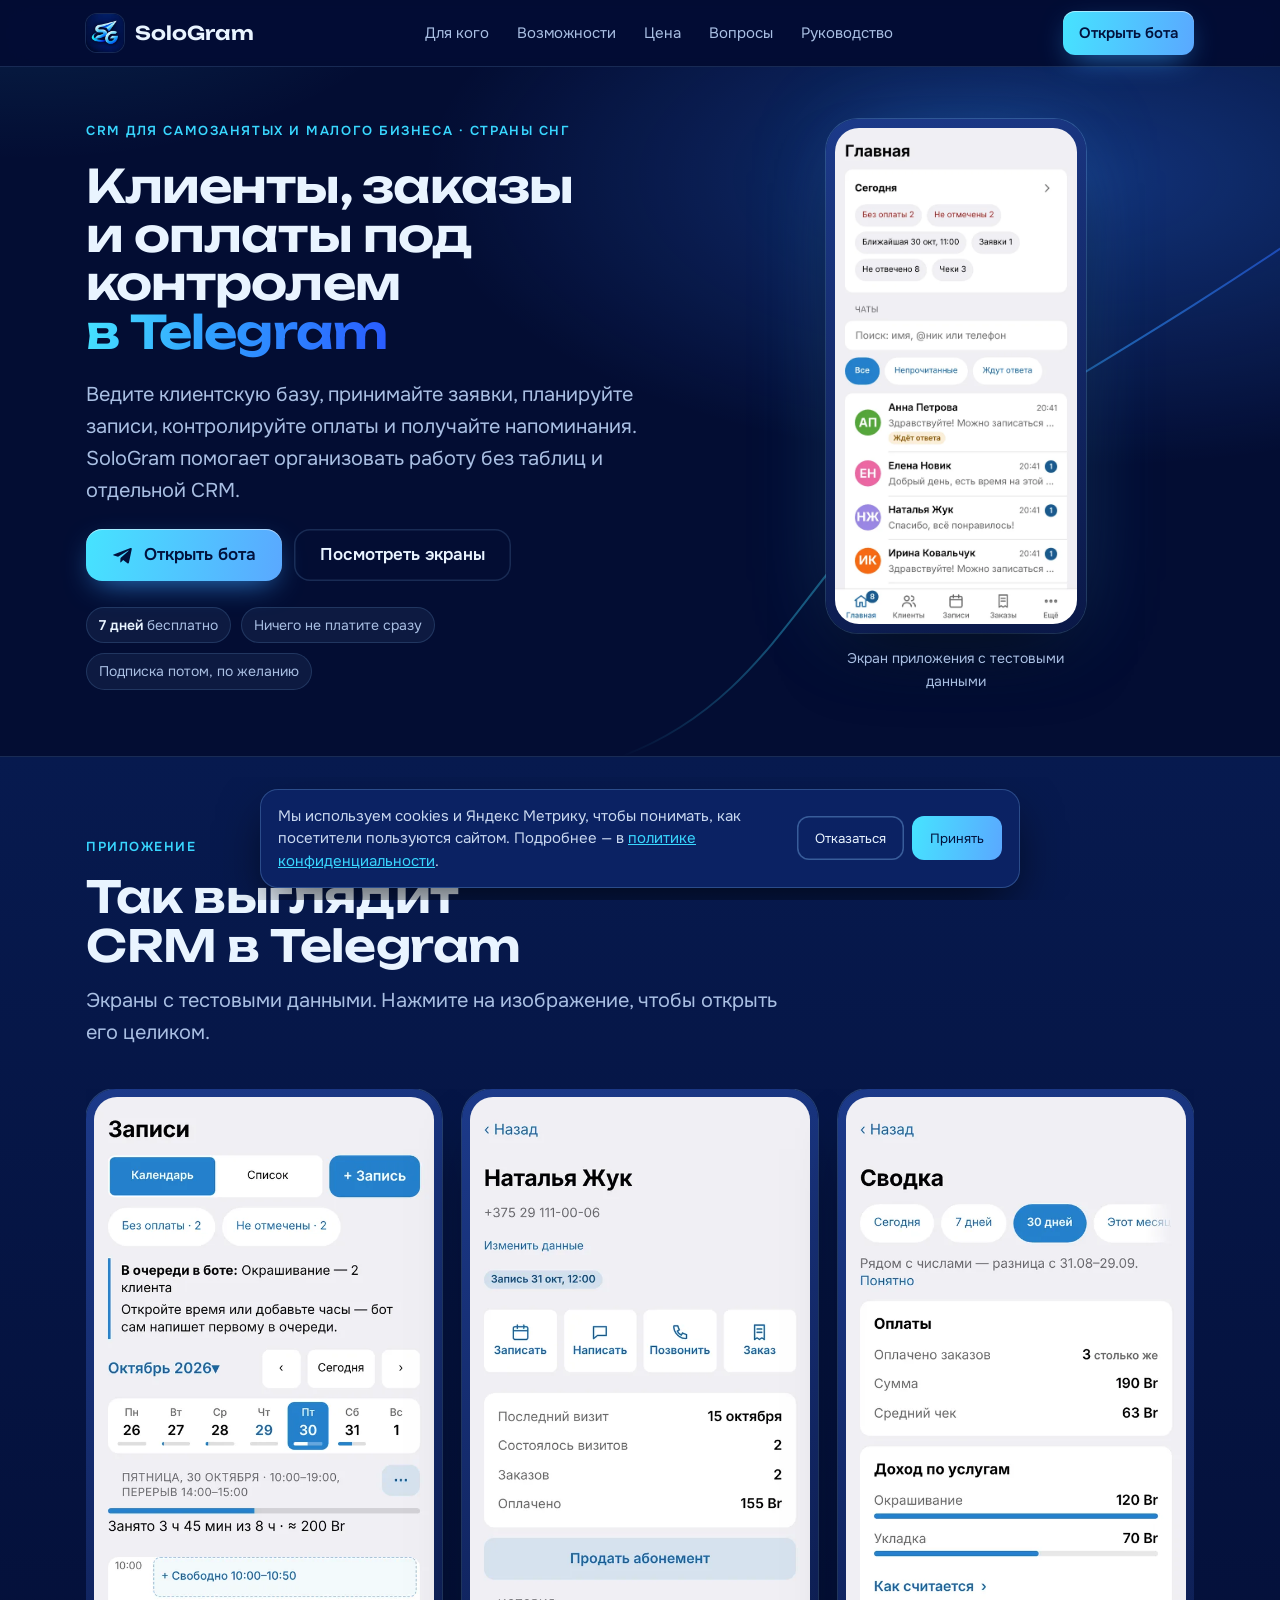
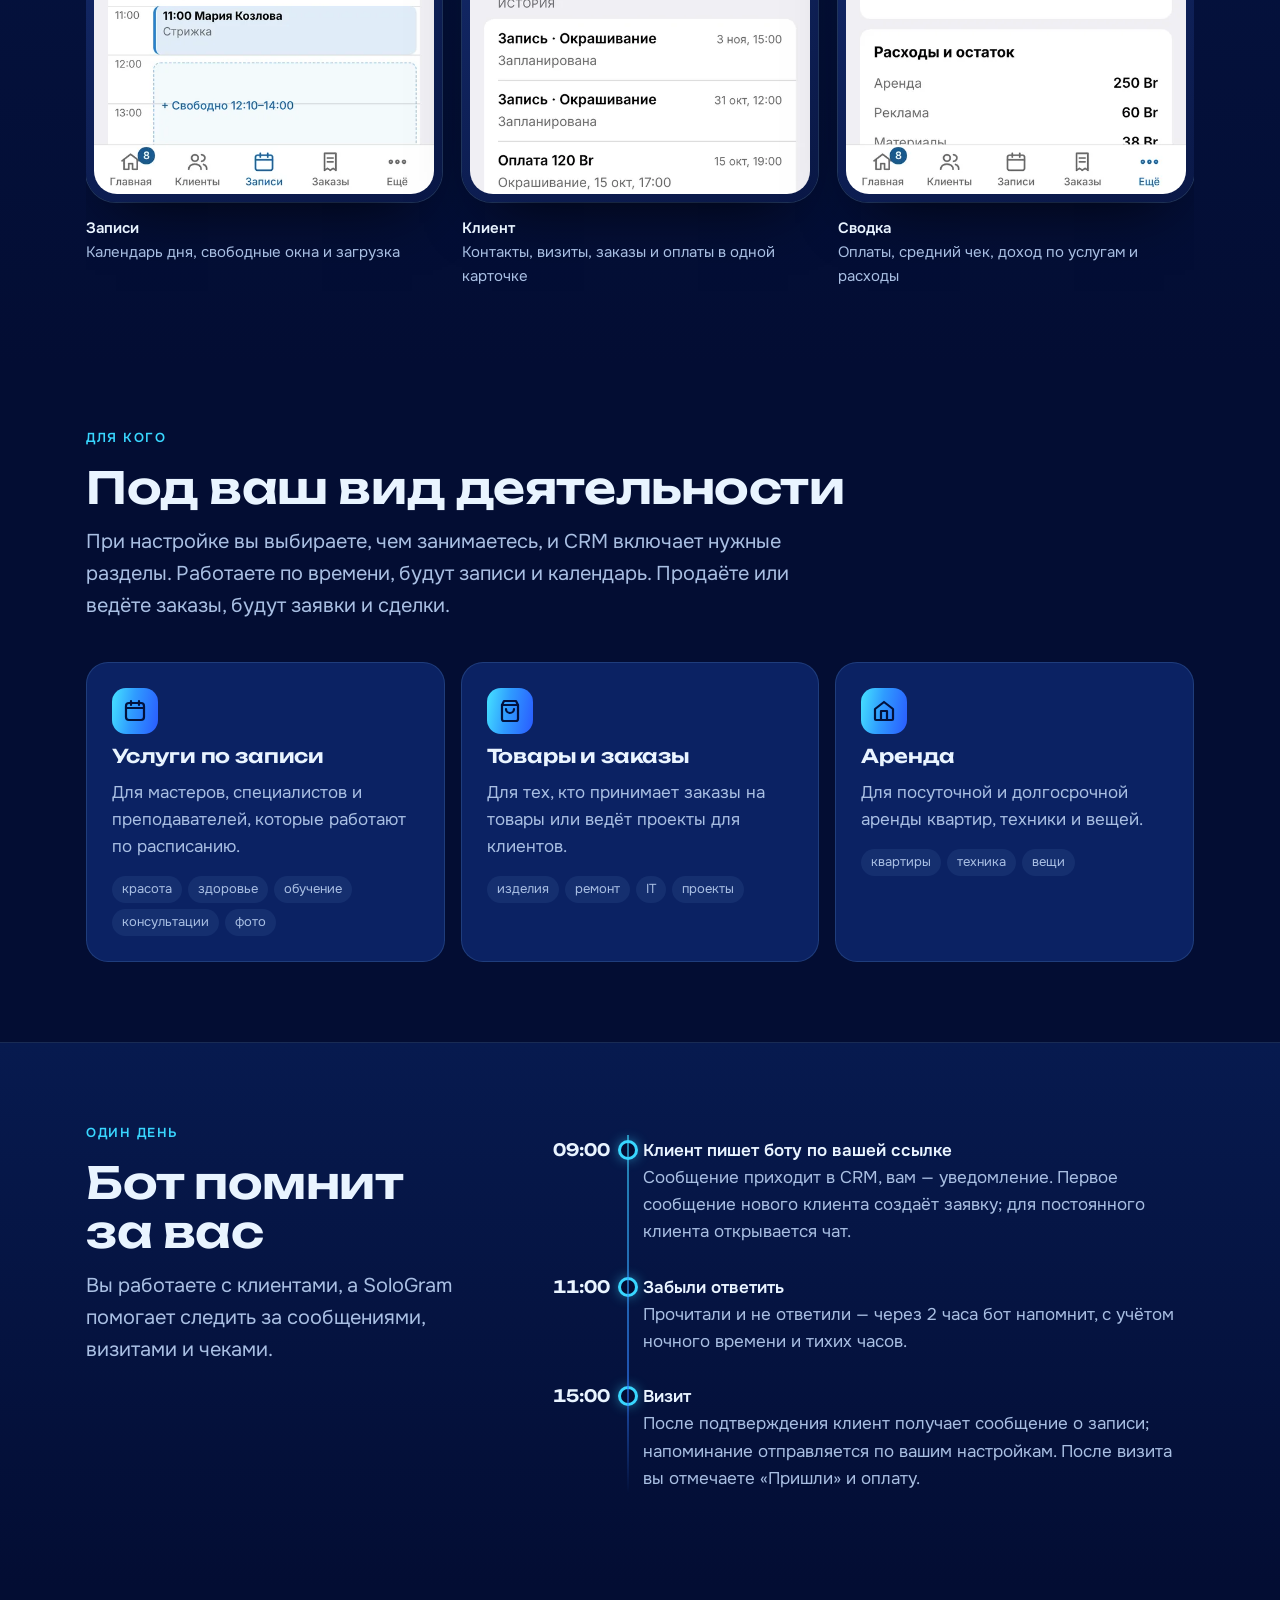
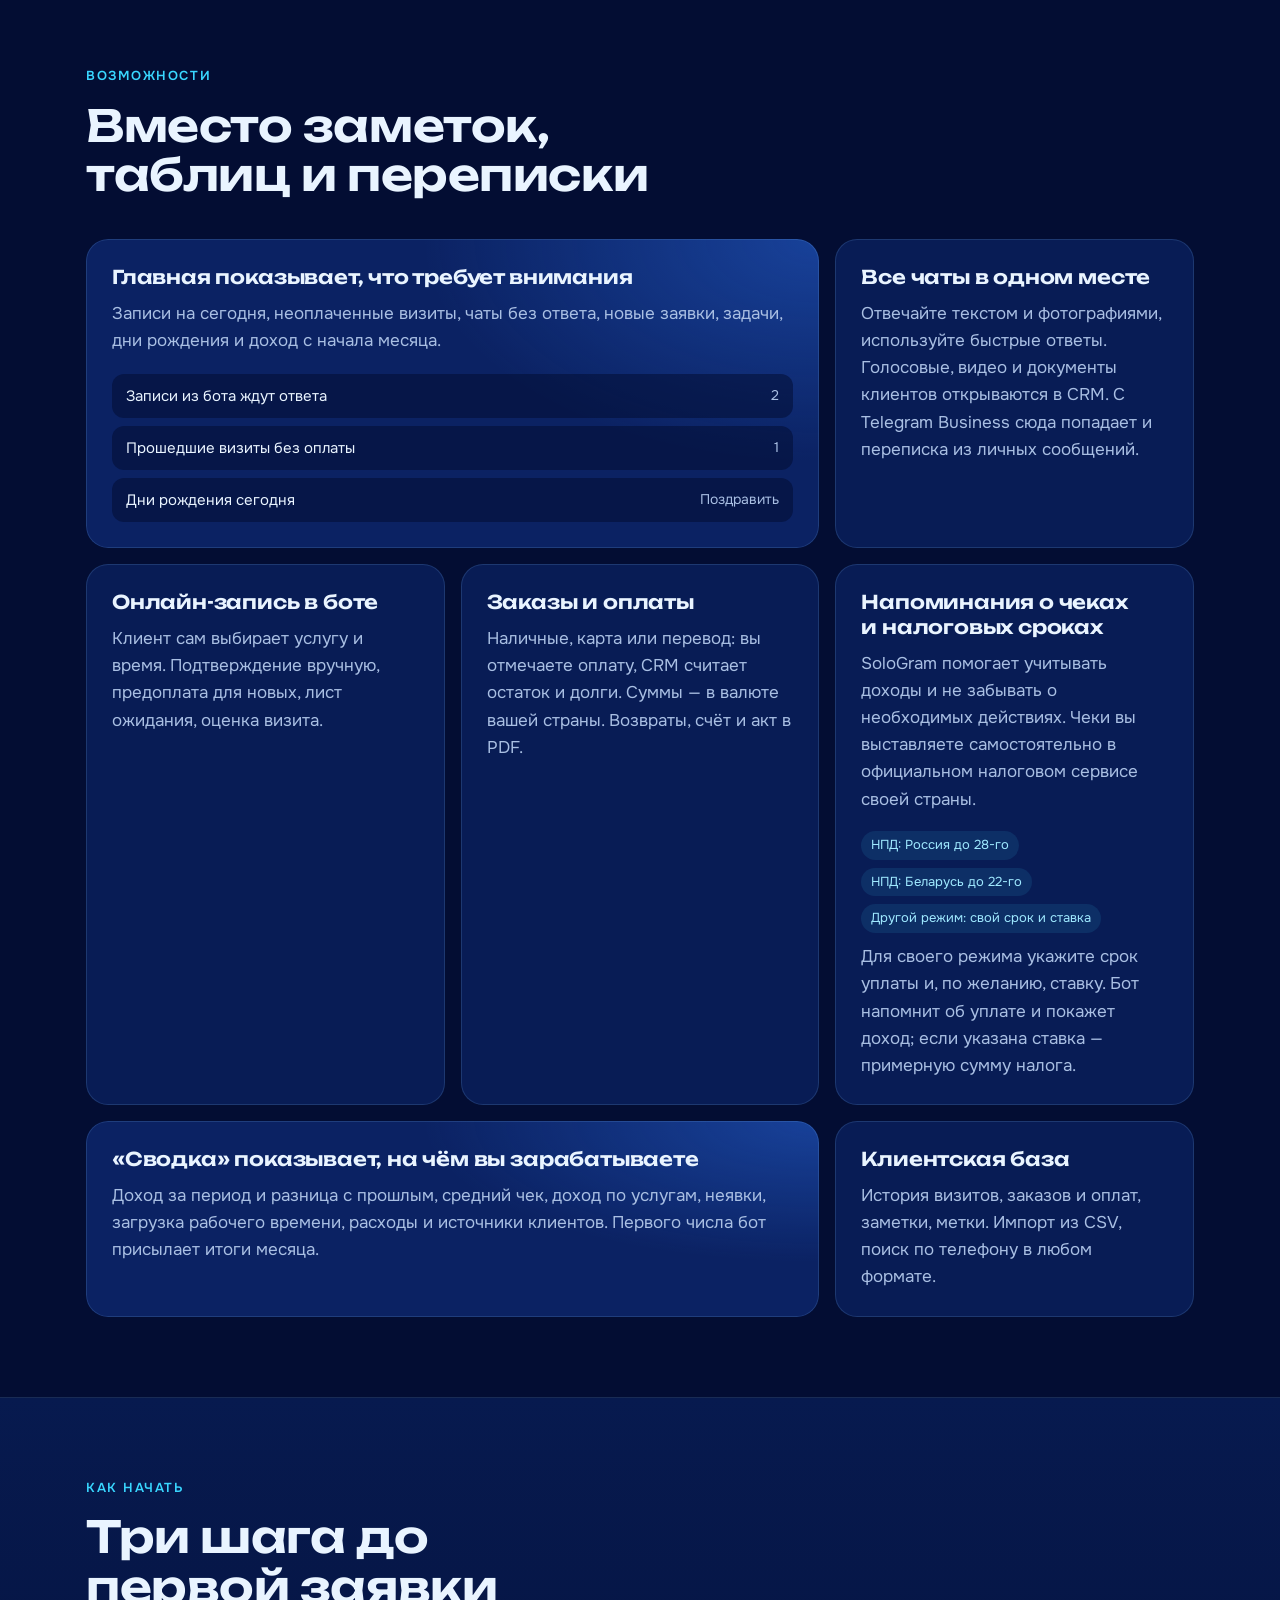
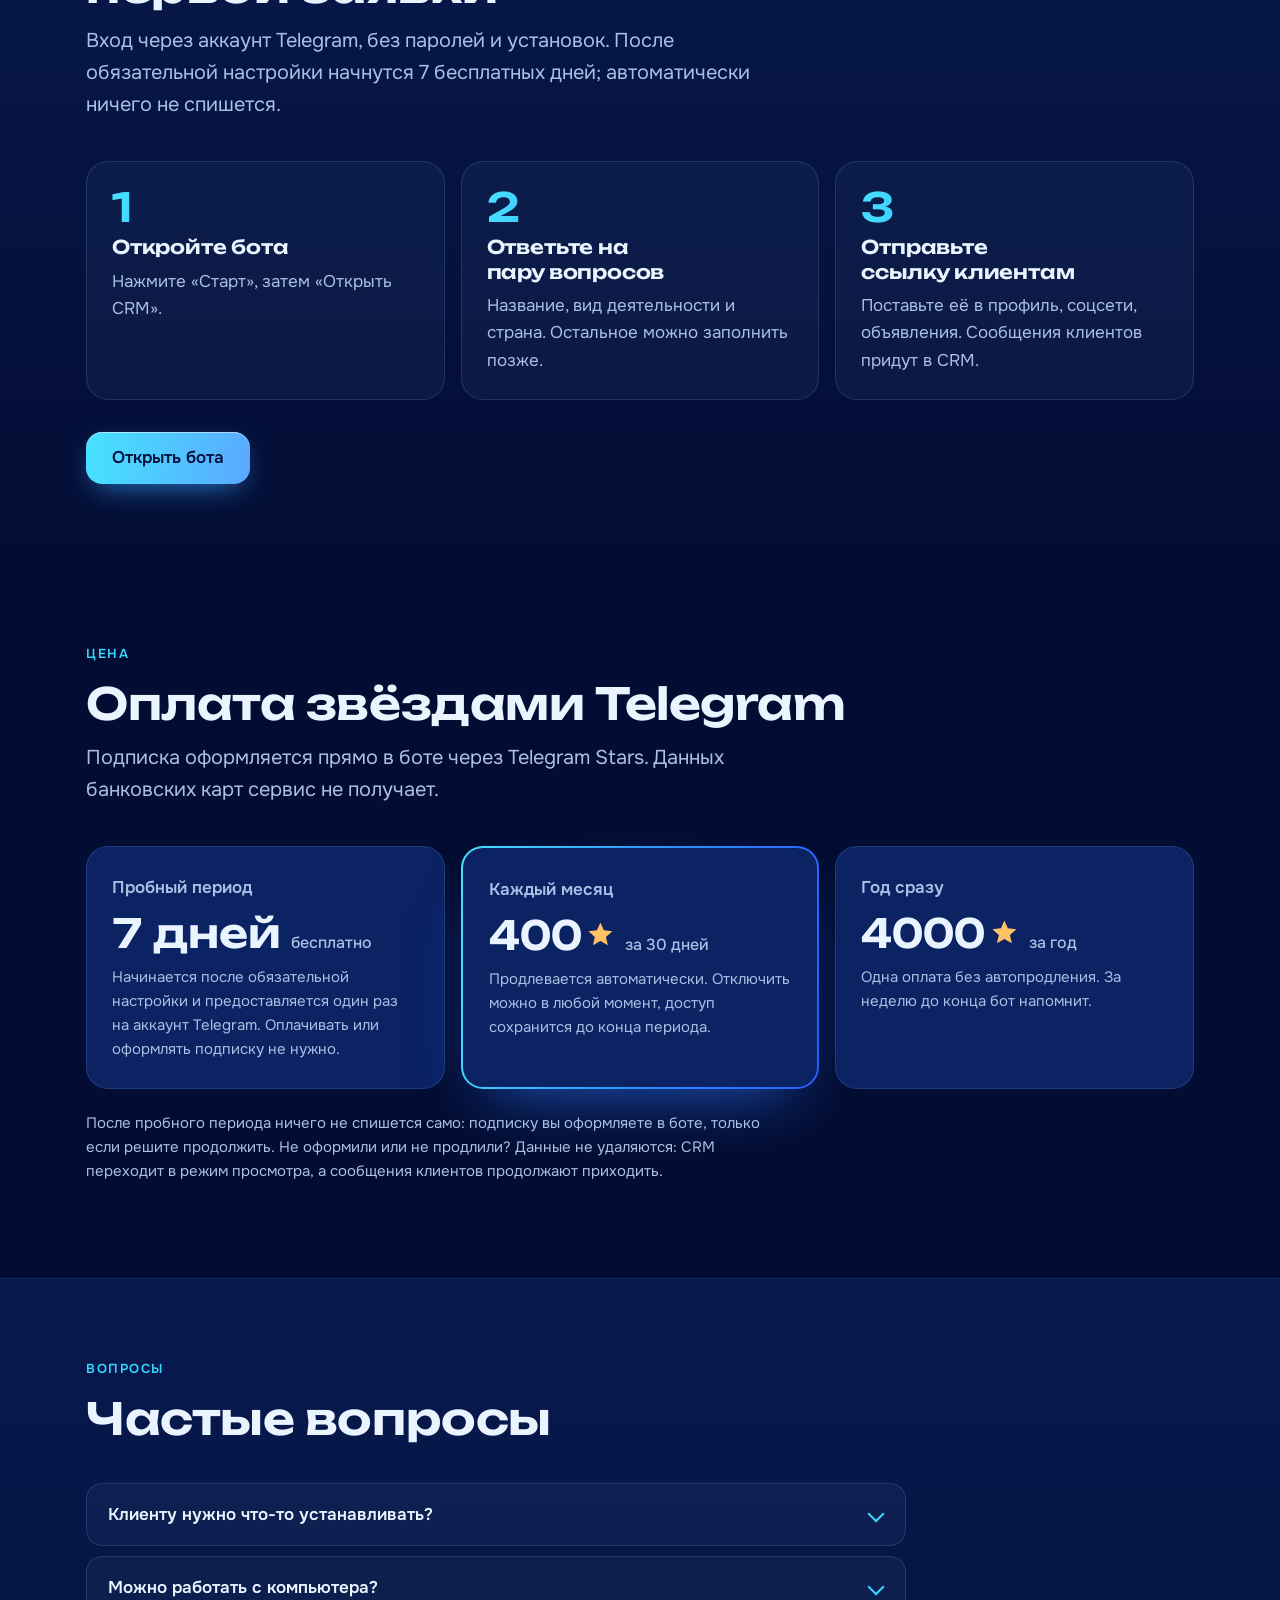
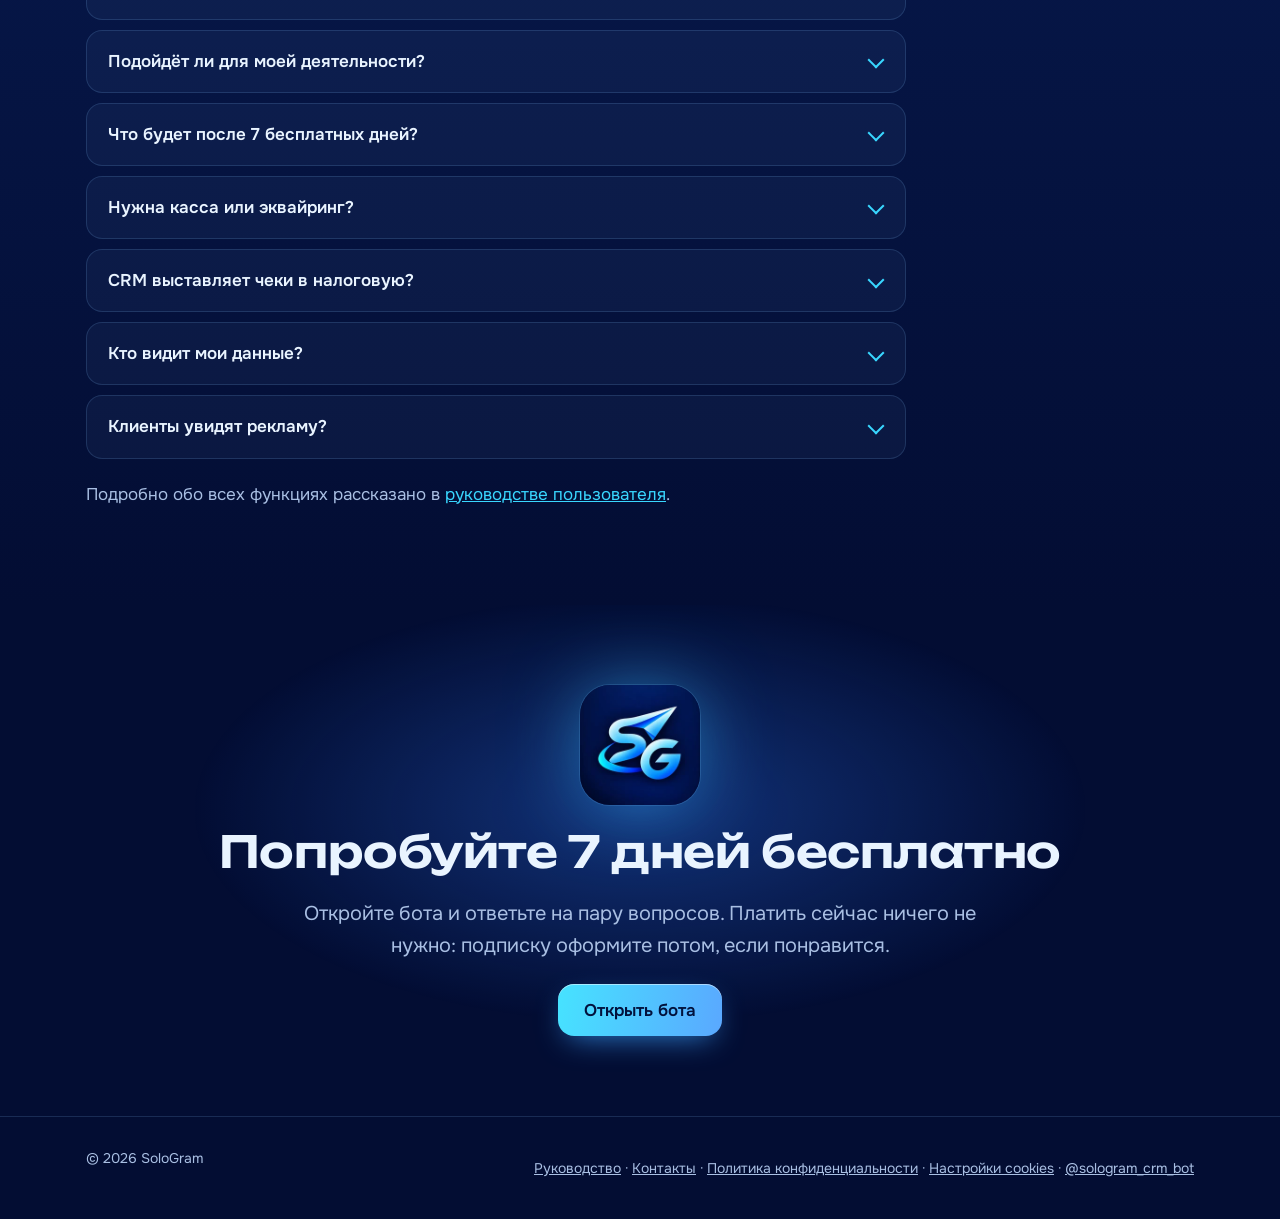
==== index.html @ 2ae2b9be "Restore original hero description" ====
<!doctype html>
<html lang="ru">
<head>
<meta charset="utf-8">
<meta name="viewport" content="width=device-width, initial-scale=1, viewport-fit=cover">
<title>SoloGram — CRM для самозанятых и малого бизнеса в Telegram</title>
<meta name="description" content="CRM для самозанятых и малого бизнеса в Telegram: клиенты, переписка, записи, заказы, оплаты и напоминания о чеках и налогах в одном боте. Страны СНГ. 7 дней бесплатно.">
<link rel="canonical" href="https://sologram.pro/">
<link rel="alternate" hreflang="ru" href="https://sologram.pro/">
<link rel="alternate" hreflang="x-default" href="https://sologram.pro/">
<meta name="theme-color" content="#030d33">
<meta name="robots" content="index, follow, max-image-preview:large">
<meta name="yandex-verification" content="82297cd3b47ca3a7">
<meta name="google-site-verification" content="RaHnj23lEdHDtpNkvFUtHIz4xRdSlJQHg9eQ0iQVXgs">
<meta property="og:type" content="website">
<meta property="og:locale" content="ru_RU">
<meta property="og:site_name" content="SoloGram">
<meta property="og:url" content="https://sologram.pro/">
<meta property="og:title" content="SoloGram — CRM для самозанятых и малого бизнеса в Telegram">
<meta property="og:description" content="Записи, переписка с клиентами, заказы, оплаты и напоминания о налогах в одном боте. Ничего не нужно устанавливать. 7 дней бесплатно.">
<meta property="og:image" content="https://sologram.pro/og.png">
<meta property="og:image:width" content="1200">
<meta property="og:image:height" content="630">
<meta property="og:image:type" content="image/png">
<meta property="og:image:alt" content="SoloGram: клиенты, заказы и оплаты под контролем в Telegram">
<meta name="twitter:card" content="summary_large_image">
<meta name="twitter:title" content="SoloGram — CRM для самозанятых и малого бизнеса в Telegram">
<meta name="twitter:description" content="Клиенты, переписка, заказы и оплаты в одном боте. 7 дней бесплатно, без оплаты и подписки.">
<meta name="twitter:image" content="https://sologram.pro/og.png">
<link rel="icon" href="/favicon.ico" sizes="any">
<link rel="icon" href="/favicon-48.png" type="image/png">
<link rel="apple-touch-icon" href="/apple-touch-icon.png">
<link rel="preconnect" href="https://fonts.googleapis.com">
<link rel="preconnect" href="https://fonts.gstatic.com" crossorigin>
<link rel="stylesheet" href="https://fonts.googleapis.com/css2?family=Onest:wght@400;500;600;700&family=Unbounded:wght@500;600;700&display=swap">
<script type="application/ld+json">
{
 "@context": "https://schema.org",
 "@graph": [
  {
   "@type": "Organization",
   "@id": "https://sologram.pro/#org",
   "name": "SoloGram",
   "url": "https://sologram.pro/",
   "logo": "https://sologram.pro/img/logo-512.png",
   "sameAs": [
    "https://t.me/sologram_crm_bot"
   ]
  },
  {
   "@type": "WebSite",
   "@id": "https://sologram.pro/#site",
   "url": "https://sologram.pro/",
   "name": "SoloGram",
   "inLanguage": "ru",
   "publisher": {
    "@id": "https://sologram.pro/#org"
   }
  },
  {
   "@type": "SoftwareApplication",
   "name": "SoloGram",
   "applicationCategory": "BusinessApplication",
   "operatingSystem": "Telegram, iOS, Android, Windows, macOS, Web",
   "url": "https://sologram.pro/",
   "image": "https://sologram.pro/img/logo-512.png",
   "inLanguage": "ru",
   "publisher": {
    "@id": "https://sologram.pro/#org"
   },
   "description": "CRM для самозанятых и малого бизнеса в Telegram: клиенты, переписка, записи, заказы, оплаты и напоминания о чеках и налогах. Страны СНГ.",
   "offers": [
    {
     "@type": "Offer",
     "name": "Пробный период 7 дней",
     "price": "0",
     "priceCurrency": "XTR"
    },
    {
     "@type": "Offer",
     "name": "Подписка на 30 дней",
     "price": "400",
     "priceCurrency": "XTR"
    },
    {
     "@type": "Offer",
     "name": "Подписка на год",
     "price": "4000",
     "priceCurrency": "XTR"
    }
   ]
  },
  {
   "@type": "FAQPage",
   "mainEntity": [
    {
     "@type": "Question",
     "name": "Клиенту нужно что-то устанавливать?",
     "acceptedAnswer": {
      "@type": "Answer",
      "text": "Нет. Клиент пишет в Telegram: боту по вашей ссылке или вам в личку, если подключён Telegram Business."
     }
    },
    {
     "@type": "Question",
     "name": "Можно работать с компьютера?",
     "acceptedAnswer": {
      "@type": "Answer",
      "text": "Да, в Telegram Desktop или веб-версии Telegram: откройте бота и нажмите «Открыть CRM»."
     }
    },
    {
     "@type": "Question",
     "name": "Подойдёт ли для моей деятельности?",
     "acceptedAnswer": {
      "@type": "Answer",
      "text": "При настройке вы выбираете вид деятельности, и CRM включает нужные разделы. Например: • Мастера (маникюр, парикмахер, массаж, косметолог): календарь, онлайн-запись в боте, напоминания клиентам о визите, абонементы. • Консультанты, репетиторы, психологи, тренеры : серии занятий раз в неделю, групповые занятия, предоплата, переписка с клиентами в одном месте. • ИП и небольшие компании (ремонт, IT, проекты): заявки, сделки по этапам, заказы со сроками, счёт и акт в PDF для организаций. • Торговля на заказ (изделия, выпечка, одежда): заказы с позициями, предоплата и остаток, доставка и трек-номер, долги. • Аренда (квартиры, техника, вещи): календарь каждого объекта, цена за сутки, неделю или месяц, залог. Если ничего не подошло, выберите «Другое» и включите нужные разделы сами."
     }
    },
    {
     "@type": "Question",
     "name": "Что будет после 7 бесплатных дней?",
     "acceptedAnswer": {
      "@type": "Answer",
      "text": "Ничего не спишется: подписки нет, пока вы сами её не оформите. После пробного периода есть ещё 2 дня, когда всё работает как прежде. Если подписку не оформить, CRM переходит в режим просмотра. Сохраняется и работает: все данные (клиенты, история, записи, заказы, оплаты), чтение чатов, «Сводка», отметка чеков, счета и акты PDF, поддержка. Новые сообщения клиентов продолжают поступать в CRM. Становится недоступно: ответы клиентам, новые записи, заказы и заявки, отметка оплат, изменение данных и настроек. Онлайн-запись в боте закрывается, напоминания клиентам и автоответ не отправляются. Оформили подписку — всё снова работает сразу, с теми же данными."
     }
    },
    {
     "@type": "Question",
     "name": "Нужна касса или эквайринг?",
     "acceptedAnswer": {
      "@type": "Answer",
      "text": "Нет. Деньги вы принимаете как обычно и отмечаете оплату в CRM."
     }
    },
    {
     "@type": "Question",
     "name": "CRM выставляет чеки в налоговую?",
     "acceptedAnswer": {
      "@type": "Answer",
      "text": "Нет. Она напоминает выставить чек и хранит отметки. Сам чек вы выставляете в «Мой налог» (Россия), в сервисе МНС (Беларусь) или в налоговом сервисе своей страны."
     }
    },
    {
     "@type": "Question",
     "name": "Кто видит мои данные?",
     "acceptedAnswer": {
      "@type": "Answer",
      "text": "Вход — через ваш аккаунт Telegram; сотрудников и общего доступа в CRM нет. Данные банковских карт и пароли от государственных сервисов не хранятся. Об обработке данных — в политике конфиденциальности."
     }
    },
    {
     "@type": "Question",
     "name": "Клиенты увидят рекламу?",
     "acceptedAnswer": {
      "@type": "Answer",
      "text": "Нет. Бот не делает рассылок и не пишет клиентам от себя: только ваши ответы и сообщения, которые вы включили, например напоминания о записи. Клиент видит чат с вами, свои записи и заказы. О SoloGram ему говорит только описание бота и справка /help, которую он открывает сам: там одна строка для тех, кто захочет такую же CRM."
     }
    }
   ]
  }
 ]
}
</script>
<style>
  /* Layout: a night-sky page lit by the logo's cyan-to-blue flight path; the hero pairs the
     offer with a live-looking phone, then the day of a self-employed person, a bento of features,
     steps, prices and questions. One theme on purpose: the brand lives on deep navy. */
  :root {
    color-scheme: dark;
    --ink: #030d33;        /* page ground, the logo's navy */
    --ink-2: #071a4f;      /* raised bands */
    --panel: #0b2263;      /* cards */
    --panel-line: rgba(140, 200, 255, .16);
    --sky: #e9f4ff;        /* headings and main text */
    --mist: #a9bfe3;       /* secondary text */
    --cyan: #39d7ff;       /* the plane's bright edge */
    --blue: #2f7bff;       /* the ribbon's deep end */
    --glow: linear-gradient(100deg, #46e3ff 0%, #2f9bff 45%, #2a5bff 100%);
    --glow-btn: linear-gradient(100deg, #46e3ff 0%, #5aa8ff 100%);  /* light enough for dark text everywhere */
    --ok: #4fe0a4;
    --warn: #ffc066;
    --display: "Unbounded", "Segoe UI", system-ui, sans-serif;
    --body: "Onest", -apple-system, BlinkMacSystemFont, "Segoe UI", Roboto, Arial, sans-serif;
    --r: 22px;
  }
  * { box-sizing: border-box; }
  html { -webkit-text-size-adjust: 100%; scroll-behavior: smooth; background: var(--ink); }
  @media (prefers-reduced-motion: reduce) { html { scroll-behavior: auto; } *, *::before, *::after { animation: none !important; transition: none !important; } }
  body { margin: 0; font-family: var(--body); color: var(--sky); background: var(--ink); font-size: 17px; line-height: 1.6; overflow-x: hidden; }
  body::before { content: ""; position: fixed; inset: 0 0 auto; height: env(safe-area-inset-top, 0px); z-index: 30; background: var(--ink); }
  img { max-width: 100%; display: block; }
  a { color: var(--cyan); }
  :focus-visible { outline: 2px solid var(--cyan); outline-offset: 3px; border-radius: 8px; }
  .wrap { max-width: 1140px; margin: 0 auto; padding-left: max(16px, env(safe-area-inset-left, 0px)); padding-right: max(16px, env(safe-area-inset-right, 0px)); }
  h1, h2, h3 { font-family: var(--display); font-weight: 600; line-height: 1.12; margin: 0; text-wrap: balance; letter-spacing: -.01em; }
  h2 { font-size: clamp(28px, 4.4vw, 44px); }
  h3 { font-size: 19px; line-height: 1.3; }
  .grad { background: var(--glow); -webkit-background-clip: text; background-clip: text; color: transparent; }
  .eyebrow { font-size: 13px; font-weight: 600; letter-spacing: .12em; text-transform: uppercase; color: var(--cyan); }
  .lead { color: var(--mist); font-size: clamp(17px, 2vw, 20px); max-width: 36em; margin: 0; }
  .head { display: grid; gap: 14px; margin-bottom: 40px; max-width: 760px; }

  /* Buttons */
  .btn { display: inline-flex; align-items: center; justify-content: center; gap: 10px; min-height: 52px; padding: 0 26px;
    border-radius: 16px; font: 600 17px/1 var(--body); text-decoration: none; color: #02123d; background: var(--glow-btn);
    box-shadow: 0 10px 30px -10px rgba(57, 160, 255, .8), inset 0 1px 0 rgba(255, 255, 255, .5); transition: transform .15s, box-shadow .15s; }
  .btn:hover { transform: translateY(-1px); box-shadow: 0 16px 36px -10px rgba(57, 190, 255, .9), inset 0 1px 0 rgba(255, 255, 255, .5); }
  .btn svg { width: 22px; height: 22px; flex: none; }
  .btn.line { background: transparent; color: var(--sky); box-shadow: inset 0 0 0 1.5px var(--panel-line); }
  .btn.line:hover { box-shadow: inset 0 0 0 1.5px var(--cyan); }
  .btn.sm { min-height: 44px; padding: 0 16px; font-size: 15px; border-radius: 12px; }

  /* Header */
  header.top { position: sticky; top: env(safe-area-inset-top, 0px); z-index: 20; background: rgba(3, 13, 51, .78);
    backdrop-filter: blur(14px) saturate(1.3); -webkit-backdrop-filter: blur(14px) saturate(1.3); border-bottom: 1px solid var(--panel-line); }
  header.top .wrap { display: flex; align-items: center; justify-content: space-between; gap: 16px; height: 66px; }
  .brand { display: flex; align-items: center; gap: 11px; color: var(--sky); text-decoration: none; font: 600 19px/1 var(--display); }
  .brand img { width: 38px; height: 38px; border-radius: 11px; box-shadow: 0 0 0 1px var(--panel-line); }
  nav.links { display: none; gap: 28px; font-size: 15px; }
  nav.links a { color: var(--mist); text-decoration: none; }
  nav.links a:hover { color: var(--sky); }
  @media (min-width: 900px) { nav.links { display: flex; } }

  /* Hero */
  .hero { position: relative; isolation: isolate; overflow: hidden; padding-block: 56px 72px; }
  .hero::before { content: ""; position: absolute; inset: -20% -10% auto; height: 120%; z-index: -2;
    background: radial-gradient(60% 50% at 78% 30%, rgba(47, 123, 255, .35), transparent 70%), radial-gradient(40% 40% at 10% 0%, rgba(57, 215, 255, .14), transparent 70%); }
  .flight { position: absolute; inset: 0; z-index: -1; width: 100%; height: 100%; pointer-events: none; }
  .flight path { fill: none; stroke: url(#ribbon); stroke-width: 2.2; stroke-linecap: round; stroke-dasharray: 2600; stroke-dashoffset: 0; animation: fly 2.4s ease-out both; opacity: .55; }
  @keyframes fly { from { stroke-dashoffset: 2600; } to { stroke-dashoffset: 0; } }
  .hero .wrap { display: grid; gap: 48px; align-items: center; }
  @media (min-width: 960px) { .hero { padding-block: 52px 64px; } .hero .wrap { grid-template-columns: minmax(0, 1.1fr) minmax(0, .9fr); } }
  .hero-copy { display: grid; gap: 22px; min-width: 0; }
  h1 .kicker { display: block; margin-bottom: 22px; font-family: var(--body); line-height: 1.4; }
  h1 { font-size: clamp(28px, 4vw, 46px); line-height: 1.06; letter-spacing: -.02em; }
  .cta-row { display: flex; flex-wrap: wrap; gap: 12px; }
  .facts { display: flex; flex-wrap: wrap; gap: 10px; margin: 4px 0 0; padding: 0; list-style: none; }
  .facts li { font-size: 14px; color: var(--mist); padding: 7px 13px; border-radius: 999px; background: rgba(140, 200, 255, .07); box-shadow: inset 0 0 0 1px var(--panel-line); }
  .facts b { color: var(--sky); font-weight: 600; }

  /* A real app screen makes the product visible before visitors scroll. */
  .stage { justify-self: center; width: min(260px, 100%); margin: 0; }
  .hero-screen { padding: 9px; border-radius: 32px; background: linear-gradient(160deg, #1c3a8a, #0a1847);
    box-shadow: 0 36px 72px -28px rgba(0, 0, 0, .8), 0 0 0 1px rgba(140, 200, 255, .25), 0 0 90px -20px rgba(57, 160, 255, .4); }
  .hero-screen img { width: 100%; height: auto; border-radius: 24px; }
  .stage figcaption { margin-top: 14px; color: var(--mist); font-size: 14px; text-align: center; }
  @media (max-width: 520px) { .flight { display: none; } .stage { width: min(260px, 100%); } }

  section { padding-block: clamp(56px, 7vw, 80px); scroll-margin-top: 82px; }
  .band { background: linear-gradient(180deg, var(--ink-2), var(--ink)); border-top: 1px solid var(--panel-line); }

  /* Keep the gallery and its following section visually connected. */
  #screens { padding-bottom: clamp(40px, 5vw, 64px); }
  #who { padding-top: clamp(40px, 5vw, 64px); }

  /* Who it is for */
  .who { display: grid; gap: 16px; }
  @media (min-width: 820px) { .who { grid-template-columns: repeat(3, minmax(0, 1fr)); } }
  .who article { display: grid; gap: 10px; align-content: start; padding: 26px; border-radius: var(--r); background: var(--panel); box-shadow: inset 0 0 0 1px var(--panel-line); }
  .who .tags { display: flex; flex-wrap: wrap; gap: 6px; margin-top: 6px; }
  .who .tags span { font-size: 13px; color: var(--mist); padding: 3px 10px; border-radius: 999px; background: rgba(140, 200, 255, .08); }
  .who p { margin: 0; color: var(--mist); }
  .glyph { width: 46px; height: 46px; border-radius: 14px; display: grid; place-items: center; color: #02123d; background: var(--glow); }
  .glyph svg { width: 24px; height: 24px; }

  /* A day: real times the bot acts at. */
  .day { position: relative; display: grid; gap: 0; margin: 0; padding: 0; list-style: none; }
  .day::before { content: ""; position: absolute; left: 74px; top: 12px; bottom: 12px; width: 2px; background: linear-gradient(180deg, var(--cyan), var(--blue) 70%, transparent); opacity: .6; }
  .day li { display: grid; grid-template-columns: 60px 30px minmax(0, 1fr); align-items: start; gap: 0; padding-block: 14px; }
  .day time { font: 600 17px/1.5 var(--display); color: var(--sky); font-variant-numeric: tabular-nums; }
  .day .pin { width: 14px; height: 14px; margin: 6px 0 0 8px; border-radius: 50%; background: var(--ink); box-shadow: 0 0 0 3px var(--cyan), 0 0 14px var(--cyan); }
  .day b { display: block; font-weight: 600; }
  .day span { color: var(--mist); }
  .day-grid { display: grid; gap: 40px; align-items: start; }
  @media (min-width: 960px) { .day-grid { grid-template-columns: minmax(0, .8fr) minmax(0, 1.2fr); } .day-grid .head { position: sticky; top: 110px; } }

  /* Features bento */
  .bento { display: grid; gap: 16px; }
  @media (min-width: 720px) { .bento { grid-template-columns: repeat(2, minmax(0, 1fr)); } }
  @media (min-width: 1040px) { .bento { grid-template-columns: repeat(3, minmax(0, 1fr)); } .bento .wide { grid-column: span 2; } }
  .bento article { display: grid; gap: 10px; align-content: start; padding: 26px; border-radius: var(--r); background: var(--panel); box-shadow: inset 0 0 0 1px var(--panel-line); min-width: 0; }
  .bento article p { margin: 0; color: var(--mist); }
  .bento article:not(.wide) { background: rgba(11, 34, 99, .72); }
  .bento .wide { background: radial-gradient(90% 120% at 100% 0%, rgba(47, 123, 255, .35), transparent 60%), var(--panel); }
  .mini { display: grid; gap: 8px; margin-top: 10px; }
  .mini div { display: flex; justify-content: space-between; gap: 12px; padding: 10px 14px; border-radius: 12px; background: rgba(3, 13, 51, .55); font-size: 15px; }
  .mini em { font-style: normal; color: var(--mist); font-size: 14px; white-space: nowrap; }
  .chk { display: flex; flex-wrap: wrap; gap: 8px; margin-top: 8px; }
  .chk span { font-size: 13px; padding: 4px 10px; border-radius: 999px; background: rgba(57, 215, 255, .1); color: #9fe9ff; }

  /* Steps */
  .steps { display: grid; gap: 16px; margin: 0; padding: 0; list-style: none; counter-reset: s; }
  @media (min-width: 900px) { .steps { grid-template-columns: repeat(3, minmax(0, 1fr)); } }
  .steps li { counter-increment: s; display: grid; gap: 8px; align-content: start; padding: 26px; border-radius: var(--r); background: rgba(140, 200, 255, .05); box-shadow: inset 0 0 0 1px var(--panel-line); }
  .steps li::before { content: counter(s); font: 600 40px/1 var(--display); background: var(--glow); -webkit-background-clip: text; background-clip: text; color: transparent; }
  .steps span { color: var(--mist); }
  .after-steps { margin-top: 32px; }

  /* Prices */
  .prices { display: grid; gap: 16px; align-items: stretch; }
  @media (min-width: 860px) { .prices { grid-template-columns: repeat(3, minmax(0, 1fr)); } }
  .price { display: grid; gap: 10px; align-content: start; padding: 28px 26px; border-radius: var(--r); background: var(--panel); box-shadow: inset 0 0 0 1px var(--panel-line); }
  .price.main { background: linear-gradient(var(--panel), var(--panel)) padding-box, var(--glow) border-box; border: 2px solid transparent; box-shadow: 0 30px 60px -30px rgba(47, 123, 255, .7); }
  .price .t { color: var(--mist); font-weight: 600; }
  .price .v { font: 600 40px/1.1 var(--display); font-variant-numeric: tabular-nums; }
  .price .v small { font: 500 16px/1 var(--body); color: var(--mist); }
  .price p { margin: 0; color: var(--mist); font-size: 15px; }
  .star { display: inline-block; width: .72em; height: .72em; margin-left: .12em; vertical-align: .02em; }
  .note { margin-top: 22px; color: var(--mist); font-size: 15px; max-width: 46em; }

  /* FAQ */
  .faq { display: grid; gap: 10px; max-width: 820px; }
  details { border-radius: 16px; background: rgba(140, 200, 255, .05); box-shadow: inset 0 0 0 1px var(--panel-line); padding: 0 22px; }
  details[open] { background: var(--panel); }
  summary { cursor: pointer; list-style: none; position: relative; padding: 18px 34px 18px 0; font-weight: 600; font-size: 17px; }
  summary::-webkit-details-marker { display: none; }
  summary::after { content: ""; position: absolute; right: 2px; top: 50%; width: 10px; height: 10px; margin-top: -7px; border-right: 2px solid var(--cyan); border-bottom: 2px solid var(--cyan); transform: rotate(45deg); transition: transform .2s; }
  details[open] summary::after { transform: rotate(-135deg); margin-top: -2px; }
  details p { margin: 0 0 18px; color: var(--mist); }
  .faq-more { margin-top: 22px; color: var(--mist); }

  /* Final call */
  /* Real app screens: a row of phones, swiped on narrow screens. */
  .shots { display: grid; grid-auto-flow: column; grid-auto-columns: minmax(260px, 1fr); gap: 20px; overflow-x: auto;
    scroll-snap-type: x mandatory; padding-bottom: 12px; margin: 0; }
  .shots:focus-visible { outline-offset: 4px; }
  .shots figure { margin: 0; scroll-snap-align: start; display: grid; gap: 14px; align-content: start; }
  .shot { border-radius: 30px; padding: 8px; background: linear-gradient(160deg, #1c3a8a, #0a1847);
    box-shadow: 0 30px 60px -30px rgba(0, 0, 0, .8), 0 0 0 1px rgba(140, 200, 255, .25); }
  .shot img { width: 100%; height: auto; border-radius: 23px; }
  .shots figcaption { color: var(--mist); font-size: 15px; }
  .shots figcaption b { display: block; color: var(--sky); font-weight: 600; }
  @media (max-width: 700px) { .shots { grid-auto-columns: 72%; } }
  .ans { padding-bottom: 6px; }
  .ans p, .ans ul { margin: 0 0 12px; color: var(--mist); }
  .ans ul { padding-left: 20px; display: grid; gap: 6px; }
  .ans b { color: var(--sky); font-weight: 600; }
  .final { text-align: center; position: relative; isolation: isolate; overflow: hidden; }
  .final::before { content: ""; position: absolute; inset: 0; z-index: -1; background: radial-gradient(50% 60% at 50% 40%, rgba(47, 123, 255, .35), transparent 70%); }
  .final .wrap { display: grid; justify-items: center; gap: 22px; }
  .final img { width: 120px; height: 120px; border-radius: 30px; box-shadow: 0 0 80px -10px rgba(57, 190, 255, .7), 0 0 0 1px var(--panel-line); }
  .final .lead { margin-inline: auto; }

  footer { border-top: 1px solid var(--panel-line); padding-block: 30px calc(30px + env(safe-area-inset-bottom, 0px)); font-size: 14px; color: var(--mist); }
  footer .wrap { display: flex; flex-wrap: wrap; justify-content: space-between; gap: 12px 24px; }
  footer a { color: var(--mist); display: inline-block; padding-block: 10px; }

  /* Mobile: the bot button stays at hand once the hero scrolls away. */
  .sticky-cta { position: fixed; left: 0; right: 0; bottom: 0; z-index: 25; display: none;
    padding: 12px max(12px, env(safe-area-inset-right, 0px)) calc(12px + env(safe-area-inset-bottom, 0px)) max(12px, env(safe-area-inset-left, 0px));
    background: linear-gradient(180deg, transparent, rgba(3, 13, 51, .95) 40%); }
  .sticky-cta .btn { width: 100%; }
  @media (max-width: 899px) { html { scroll-padding-bottom: 100px; } .sticky-cta.show { display: block; } footer { padding-bottom: calc(96px + env(safe-area-inset-bottom, 0px)); } }
</style>
</head>
<body>

<header class="top">
  <div class="wrap">
    <a class="brand" href="/" aria-label="SoloGram, на главную"><img src="/img/logo-128.webp" width="38" height="38" alt="">SoloGram</a>
    <nav class="links" aria-label="Разделы">
      <a href="#who">Для кого</a>
      <a href="#features">Возможности</a>
      <a href="#price">Цена</a>
      <a href="#faq">Вопросы</a>
      <a href="/guide.html">Руководство</a>
    </nav>
    <a class="btn sm" href="https://t.me/sologram_crm_bot?start=site" data-goal="open_bot" rel="noopener">Открыть бота</a>
  </div>
</header>

<main>
<section class="hero">
  <svg class="flight" viewBox="0 0 1440 760" preserveAspectRatio="xMidYMid slice" aria-hidden="true">
    <defs><linearGradient id="ribbon" x1="0" x2="1"><stop offset="0" stop-color="#39d7ff" stop-opacity="0"/><stop offset=".35" stop-color="#39d7ff"/><stop offset="1" stop-color="#2a5bff"/></linearGradient></defs>
    <path d="M700 760 C 860 700, 900 560, 1010 470 S 1240 330, 1500 150"/>
  </svg>
  <div class="wrap">
    <div class="hero-copy">
      <h1><span class="eyebrow kicker">CRM для самозанятых и малого бизнеса · страны СНГ</span> Клиенты, заказы и оплаты под контролем <span class="grad">в&nbsp;Telegram</span></h1>
      <p class="lead">Ведите клиентскую базу, принимайте заявки, планируйте записи, контролируйте оплаты и получайте напоминания. SoloGram помогает организовать работу без таблиц и отдельной CRM.</p>
      <div class="cta-row">
        <a class="btn" id="hero-cta" href="https://t.me/sologram_crm_bot?start=site" data-goal="open_bot" rel="noopener">
          <svg viewBox="0 0 24 24" fill="currentColor" aria-hidden="true"><path d="M2.5 11.3l17.7-6.9c.8-.3 1.6.2 1.3 1.5l-3 14.2c-.2 1-.8 1.3-1.7.8l-4.6-3.4-2.2 2.1c-.3.3-.5.5-1 .5l.3-4.8 8.6-7.8c.4-.3-.1-.5-.6-.2L6.6 14 2 12.6c-1-.3-1-1 .5-1.3z"/></svg>
          Открыть бота
        </a>
        <a class="btn line" href="#screens">Посмотреть экраны</a>
      </div>
      <ul class="facts">
        <li><b>7 дней</b> бесплатно</li>
        <li>Ничего не платите сразу</li>
        <li>Подписка потом, по желанию</li>
      </ul>
    </div>

    <figure class="stage">
      <div class="hero-screen"><img src="/img/app/home.webp" width="585" height="1200" fetchpriority="high" alt="Главная CRM: задачи на сегодня и чаты с клиентами"></div>
      <figcaption>Экран приложения с тестовыми данными</figcaption>
    </figure>
  </div>
</section>

<section class="band" id="screens">
  <div class="wrap">
    <div class="head">
      <span class="eyebrow">Приложение</span>
      <h2>Так выглядит CRM в Telegram</h2>
      <p class="lead">Экраны с тестовыми данными. Нажмите на изображение, чтобы открыть его целиком.</p>
    </div>
    <div class="shots" tabindex="0" role="region" aria-label="Экраны приложения; прокрутите для просмотра">
      <figure><a class="shot" href="/img/app/calendar.webp" aria-label="Открыть полный экран записей"><img src="/img/app/calendar.webp" width="585" height="1200" alt="Календарь записей на день со свободными окнами" loading="lazy"></a><figcaption><b>Записи</b>Календарь дня, свободные окна и загрузка</figcaption></figure>
      <figure><a class="shot" href="/img/app/customer.webp" aria-label="Открыть полный экран карточки клиента"><img src="/img/app/customer.webp" width="585" height="1200" alt="Карточка клиента с визитами, заказами и оплатами" loading="lazy"></a><figcaption><b>Клиент</b>Контакты, визиты, заказы и оплаты в одной карточке</figcaption></figure>
      <figure><a class="shot" href="/img/app/summary.webp" aria-label="Открыть полный экран сводки"><img src="/img/app/summary.webp" width="585" height="1200" alt="Сводка: оплаты, средний чек и доход по услугам" loading="lazy"></a><figcaption><b>Сводка</b>Оплаты, средний чек, доход по услугам и расходы</figcaption></figure>
    </div>
  </div>
</section>

<section id="who">
  <div class="wrap">
    <div class="head">
      <span class="eyebrow">Для кого</span>
      <h2>Под ваш вид деятельности</h2>
      <p class="lead">При настройке вы выбираете, чем занимаетесь, и CRM включает нужные разделы. Работаете по времени, будут записи и календарь. Продаёте или ведёте заказы, будут заявки и сделки.</p>
    </div>
    <div class="who">
      <article>
        <div class="glyph"><svg viewBox="0 0 24 24" fill="none" stroke="currentColor" stroke-width="2.2" stroke-linecap="round" stroke-linejoin="round"><rect x="3" y="4" width="18" height="17" rx="3"/><path d="M3 9h18M8 2v4M16 2v4"/></svg></div>
        <h3>Услуги по записи</h3>
        <p>Для мастеров, специалистов и преподавателей, которые работают по расписанию.</p>
        <div class="tags"><span>красота</span><span>здоровье</span><span>обучение</span><span>консультации</span><span>фото</span></div>
      </article>
      <article>
        <div class="glyph"><svg viewBox="0 0 24 24" fill="none" stroke="currentColor" stroke-width="2.2" stroke-linecap="round" stroke-linejoin="round"><path d="M6 2l-2 4v14a2 2 0 002 2h12a2 2 0 002-2V6l-2-4z"/><path d="M4 6h16M16 10a4 4 0 01-8 0"/></svg></div>
        <h3>Товары и заказы</h3>
        <p>Для тех, кто принимает заказы на товары или ведёт проекты для клиентов.</p>
        <div class="tags"><span>изделия</span><span>ремонт</span><span>IT</span><span>проекты</span></div>
      </article>
      <article>
        <div class="glyph"><svg viewBox="0 0 24 24" fill="none" stroke="currentColor" stroke-width="2.2" stroke-linecap="round" stroke-linejoin="round"><path d="M3 10l9-7 9 7v10a1 1 0 01-1 1H4a1 1 0 01-1-1z"/><path d="M9 21v-9h6v9"/></svg></div>
        <h3>Аренда</h3>
        <p>Для посуточной и долгосрочной аренды квартир, техники и вещей.</p>
        <div class="tags"><span>квартиры</span><span>техника</span><span>вещи</span></div>
      </article>
    </div>
  </div>
</section>

<section class="band" id="day">
  <div class="wrap day-grid">
    <div class="head">
      <span class="eyebrow">Один день</span>
      <h2>Бот помнит за вас</h2>
      <p class="lead">Вы работаете с клиентами, а SoloGram помогает следить за сообщениями, визитами и чеками.</p>
    </div>
    <ol class="day">
      <li><time>09:00</time><i class="pin"></i><div><b>Клиент пишет боту по вашей ссылке</b><span>Сообщение приходит в CRM, вам — уведомление. Первое сообщение нового клиента создаёт заявку; для постоянного клиента открывается чат.</span></div></li>
      <li><time>11:00</time><i class="pin"></i><div><b>Забыли ответить</b><span>Прочитали и не ответили — через 2 часа бот напомнит, с учётом ночного времени и тихих часов.</span></div></li>
      <li><time>15:00</time><i class="pin"></i><div><b>Визит</b><span>После подтверждения клиент получает сообщение о записи; напоминание отправляется по вашим настройкам. После визита вы отмечаете «Пришли» и оплату.</span></div></li>
    </ol>
  </div>
</section>

<section id="features">
  <div class="wrap">
    <div class="head">
      <span class="eyebrow">Возможности</span>
      <h2>Вместо заметок, таблиц и переписки</h2>
    </div>
    <div class="bento">
      <article class="wide">
        <h3>Главная показывает, что требует внимания</h3>
        <p>Записи на сегодня, неоплаченные визиты, чаты без ответа, новые заявки, задачи, дни рождения и доход с начала месяца.</p>
        <div class="mini" aria-hidden="true">
          <div><span>Записи из бота ждут ответа</span><em>2</em></div>
          <div><span>Прошедшие визиты без оплаты</span><em>1</em></div>
          <div><span>Дни рождения сегодня</span><em>Поздравить</em></div>
        </div>
      </article>
      <article>
        <h3>Все чаты в одном месте</h3>
        <p>Отвечайте текстом и фотографиями, используйте быстрые ответы. Голосовые, видео и документы клиентов открываются в CRM. С Telegram Business сюда попадает и переписка из личных сообщений.</p>
      </article>
      <article>
        <h3>Онлайн-запись в боте</h3>
        <p>Клиент сам выбирает услугу и время. Подтверждение вручную, предоплата для новых, лист ожидания, оценка визита.</p>
      </article>
      <article>
        <h3>Заказы и оплаты</h3>
        <p>Наличные, карта или перевод: вы отмечаете оплату, CRM считает остаток и долги. Суммы — в валюте вашей страны. Возвраты, счёт и акт в PDF.</p>
      </article>
      <article>
        <h3>Напоминания о чеках и налоговых сроках</h3>
        <p>SoloGram помогает учитывать доходы и не забывать о необходимых действиях. Чеки вы выставляете самостоятельно в официальном налоговом сервисе своей страны.</p>
        <div class="chk"><span>НПД: Россия до 28-го</span><span>НПД: Беларусь до 22-го</span><span>Другой режим: свой срок и ставка</span></div>
        <p>Для своего режима укажите срок уплаты и, по желанию, ставку. Бот напомнит об уплате и покажет доход; если указана ставка — примерную сумму налога.</p>
      </article>
      <article class="wide">
        <h3>«Сводка» показывает, на чём вы зарабатываете</h3>
        <p>Доход за период и разница с прошлым, средний чек, доход по услугам, неявки, загрузка рабочего времени, расходы и источники клиентов. Первого числа бот присылает итоги месяца.</p>
      </article>
      <article>
        <h3>Клиентская база</h3>
        <p>История визитов, заказов и оплат, заметки, метки. Импорт из CSV, поиск по телефону в любом формате.</p>
      </article>
    </div>
  </div>
</section>

<section class="band" id="how">
  <div class="wrap">
    <div class="head">
      <span class="eyebrow">Как начать</span>
      <h2>Три шага до первой заявки</h2>
      <p class="lead">Вход через аккаунт Telegram, без паролей и установок. После обязательной настройки начнутся 7 бесплатных дней; автоматически ничего не спишется.</p>
    </div>
    <ol class="steps">
      <li><h3>Откройте бота</h3><span>Нажмите «Старт», затем «Открыть CRM».</span></li>
      <li><h3>Ответьте на пару вопросов</h3><span>Название, вид деятельности и страна. Остальное можно заполнить позже.</span></li>
      <li><h3>Отправьте ссылку клиентам</h3><span>Поставьте её в профиль, соцсети, объявления. Сообщения клиентов придут в CRM.</span></li>
    </ol>
    <div class="after-steps"><a class="btn" href="https://t.me/sologram_crm_bot?start=site" data-goal="open_bot" rel="noopener">Открыть бота</a></div>
  </div>
</section>

<section id="price">
  <div class="wrap">
    <div class="head">
      <span class="eyebrow">Цена</span>
      <h2>Оплата звёздами Telegram</h2>
      <p class="lead">Подписка оформляется прямо в боте через Telegram Stars. Данных банковских карт сервис не получает.</p>
    </div>
    <div class="prices">
      <div class="price">
        <div class="t">Пробный период</div>
        <div class="v">7 дней <small>бесплатно</small></div>
        <p>Начинается после обязательной настройки и предоставляется один раз на аккаунт Telegram. Оплачивать или оформлять подписку не нужно.</p>
      </div>
      <div class="price main">
        <div class="t">Каждый месяц</div>
        <div class="v">400<svg class="star" viewBox="0 0 24 24" aria-label="Stars"><path fill="#ffc066" d="M12 2l2.9 6.6 7.1.7-5.4 4.8 1.6 7L12 17.4 5.8 21.1l1.6-7L2 9.3l7.1-.7z"/></svg> <small>за 30 дней</small></div>
        <p>Продлевается автоматически. Отключить можно в любой момент, доступ сохранится до конца периода.</p>
      </div>
      <div class="price">
        <div class="t">Год сразу</div>
        <div class="v">4000<svg class="star" viewBox="0 0 24 24" aria-label="Stars"><path fill="#ffc066" d="M12 2l2.9 6.6 7.1.7-5.4 4.8 1.6 7L12 17.4 5.8 21.1l1.6-7L2 9.3l7.1-.7z"/></svg> <small>за год</small></div>
        <p>Одна оплата без автопродления. За неделю до конца бот напомнит.</p>
      </div>
    </div>
    <p class="note">После пробного периода ничего не спишется само: подписку вы оформляете в боте, только если решите продолжить. Не оформили или не продлили? Данные не удаляются: CRM переходит в режим просмотра, а сообщения клиентов продолжают приходить.</p>
  </div>
</section>

<section class="band" id="faq">
  <div class="wrap">
    <div class="head">
      <span class="eyebrow">Вопросы</span>
      <h2>Частые вопросы</h2>
    </div>
    <div class="faq">
      <details><summary>Клиенту нужно что-то устанавливать?</summary><p>Нет. Клиент пишет в Telegram: боту по вашей ссылке или вам в личку, если подключён Telegram Business.</p></details>
      <details><summary>Можно работать с компьютера?</summary><p>Да, в Telegram Desktop или веб-версии Telegram: откройте бота и нажмите «Открыть CRM».</p></details>
      <details><summary>Подойдёт ли для моей деятельности?</summary><div class="ans">
        <p>При настройке вы выбираете вид деятельности, и CRM включает нужные разделы. Например:</p>
        <ul>
          <li><b>Мастера</b> (маникюр, парикмахер, массаж, косметолог): календарь, онлайн-запись в боте, напоминания клиентам о визите, абонементы.</li>
          <li><b>Консультанты, репетиторы, психологи, тренеры</b>: серии занятий раз в неделю, групповые занятия, предоплата, переписка с клиентами в одном месте.</li>
          <li><b>ИП и небольшие компании</b> (ремонт, IT, проекты): заявки, сделки по этапам, заказы со сроками, счёт и акт в PDF для организаций.</li>
          <li><b>Торговля на заказ</b> (изделия, выпечка, одежда): заказы с позициями, предоплата и остаток, доставка и трек-номер, долги.</li>
          <li><b>Аренда</b> (квартиры, техника, вещи): календарь каждого объекта, цена за сутки, неделю или месяц, залог.</li>
        </ul>
        <p>Если ничего не подошло, выберите «Другое» и включите нужные разделы сами.</p>
      </div></details>
      <details><summary>Что будет после 7 бесплатных дней?</summary><div class="ans">
        <p>Ничего не спишется: подписки нет, пока вы сами её не оформите. После пробного периода есть ещё 2 дня, когда всё работает как прежде. Если подписку не оформить, CRM переходит в режим просмотра.</p>
        <p><b>Сохраняется и работает:</b> все данные (клиенты, история, записи, заказы, оплаты), чтение чатов, «Сводка», отметка чеков, счета и акты PDF, поддержка. Новые сообщения клиентов продолжают поступать в CRM.</p>
        <p><b>Становится недоступно:</b> ответы клиентам, новые записи, заказы и заявки, отметка оплат, изменение данных и настроек. Онлайн-запись в боте закрывается, напоминания клиентам и автоответ не отправляются.</p>
        <p>Оформили подписку — всё снова работает сразу, с теми же данными.</p>
      </div></details>
      <details><summary>Нужна касса или эквайринг?</summary><p>Нет. Деньги вы принимаете как обычно и отмечаете оплату в CRM.</p></details>
      <details><summary>CRM выставляет чеки в налоговую?</summary><p>Нет. Она напоминает выставить чек и хранит отметки. Сам чек вы выставляете в «Мой налог» (Россия), в сервисе МНС (Беларусь) или в налоговом сервисе своей страны.</p></details>
      <details><summary>Кто видит мои данные?</summary><p>Вход — через ваш аккаунт Telegram; сотрудников и общего доступа в CRM нет. Данные банковских карт и пароли от государственных сервисов не хранятся. Об обработке данных — в <a href="/privacy.html">политике конфиденциальности</a>.</p></details>
      <details><summary>Клиенты увидят рекламу?</summary><p>Нет. Бот не делает рассылок и не пишет клиентам от себя: только ваши ответы и сообщения, которые вы включили, например напоминания о записи. Клиент видит чат с вами, свои записи и заказы. О SoloGram ему говорит только описание бота и справка /help, которую он открывает сам: там одна строка для тех, кто захочет такую же CRM.</p></details>
    </div>
    <p class="faq-more">Подробно обо всех функциях рассказано в <a href="/guide.html">руководстве пользователя</a>.</p>
  </div>
</section>

<section class="final">
  <div class="wrap">
    <img src="/img/logo-256.webp" width="120" height="120" alt="Логотип SoloGram">
    <h2>Попробуйте 7 дней бесплатно</h2>
    <p class="lead">Откройте бота и ответьте на пару вопросов. Платить сейчас ничего не нужно: подписку оформите потом, если понравится.</p>
    <a class="btn" href="https://t.me/sologram_crm_bot?start=site" data-goal="open_bot" rel="noopener">Открыть бота</a>
  </div>
</section>
</main>

<footer>
  <div class="wrap">
    <span>© 2026 SoloGram</span>
    <span><a href="/guide.html">Руководство</a> · <a href="/contacts.html">Контакты</a> · <a href="/privacy.html">Политика конфиденциальности</a> · <a href="#" onclick="return window.sgCookieSettings && window.sgCookieSettings()">Настройки cookies</a> · <a href="https://t.me/sologram_crm_bot?start=site" data-goal="open_bot" rel="noopener">@sologram_crm_bot</a></span>
  </div>
</footer>

<div class="sticky-cta" id="sticky-cta"><a class="btn" href="https://t.me/sologram_crm_bot?start=site" data-goal="open_bot" rel="noopener">Открыть бота · 7 дней бесплатно</a></div>

<script>
  (function () {
    // Yandex Metrica counter: loaded by consent.js once the visitor accepts cookies.
    var YM_ID = 113790224;
    document.addEventListener("click", function (e) {
      var a = e.target.closest && e.target.closest("[data-goal]");
      if (a && YM_ID && typeof window.ym === "function") window.ym(YM_ID, "reachGoal", a.getAttribute("data-goal"));
    });
    var hero = document.getElementById("hero-cta"), bar = document.getElementById("sticky-cta");
    if (hero && bar && "IntersectionObserver" in window) {
      new IntersectionObserver(function (entries) {
        bar.classList.toggle("show", !entries[0].isIntersecting && entries[0].boundingClientRect.top < 0);
      }).observe(hero);
    }
  })();
</script>
<script src="/consent.js"></script>
</body>
</html>
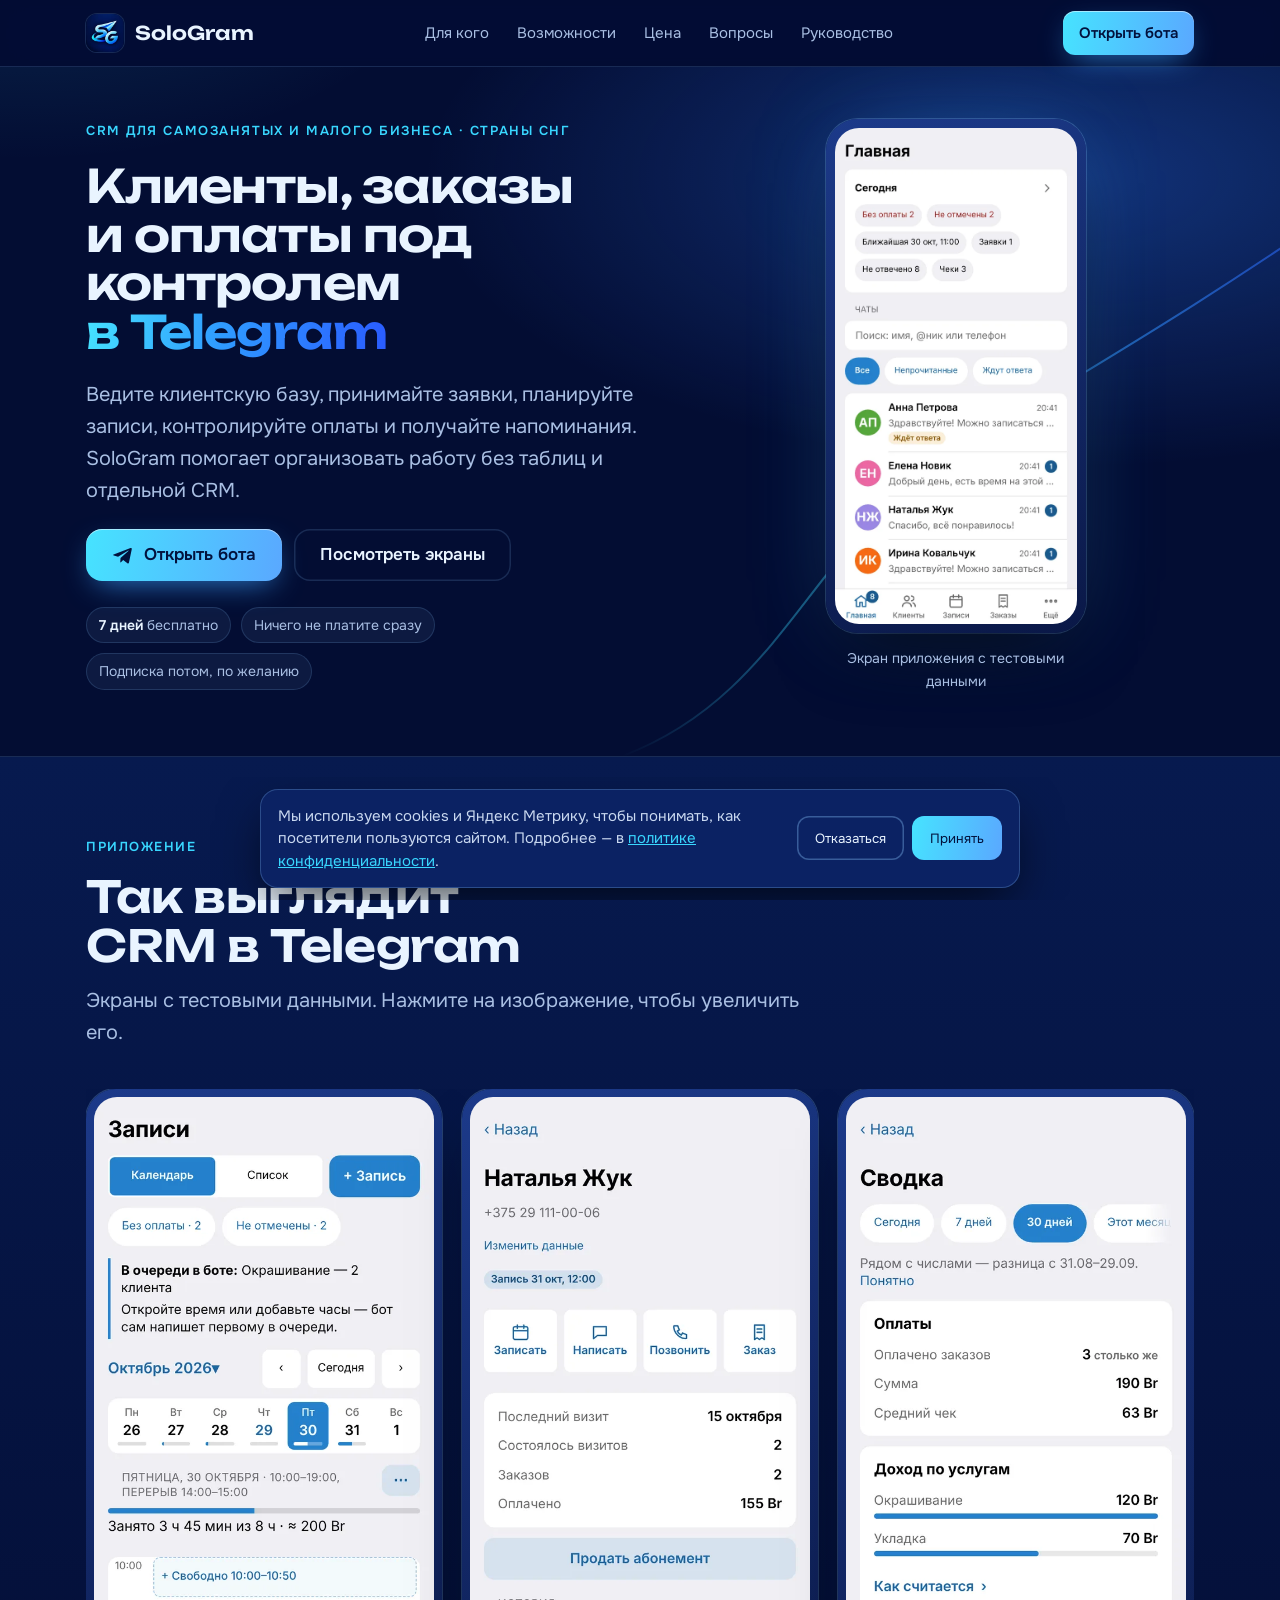
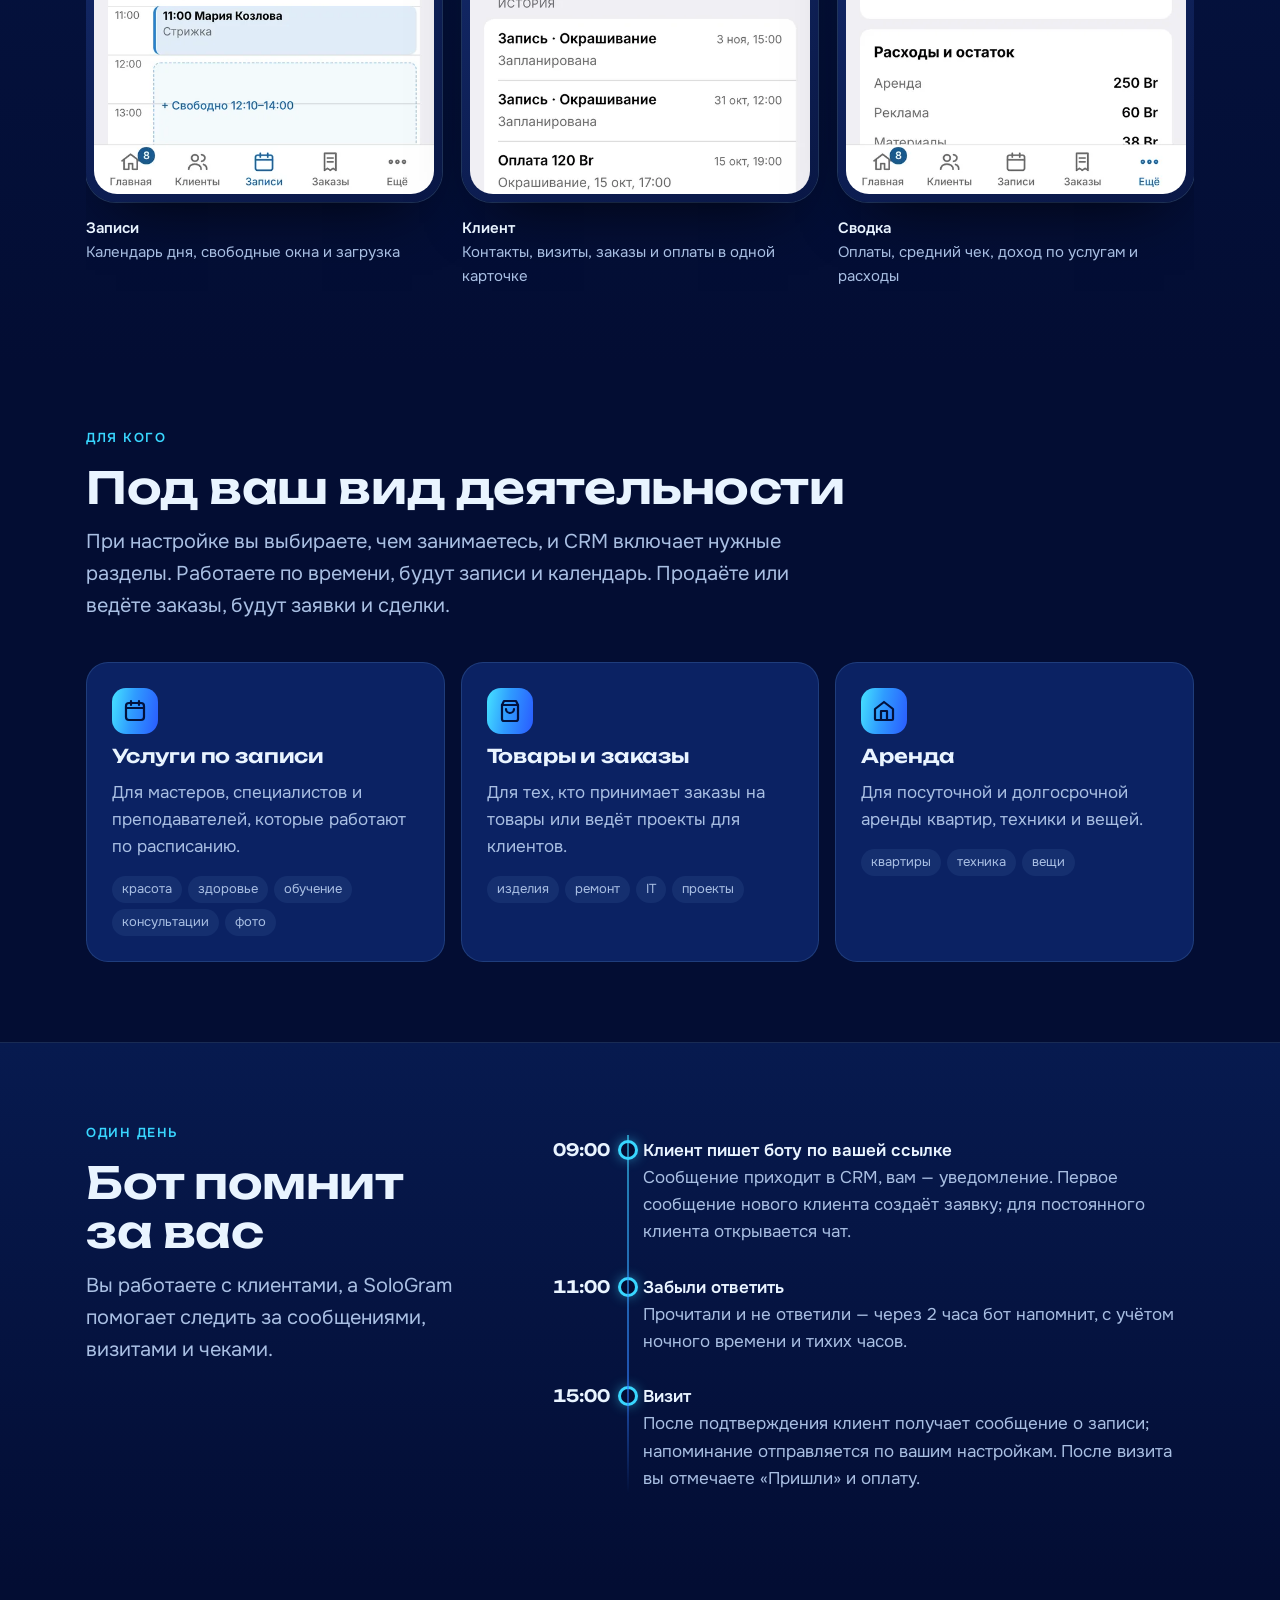
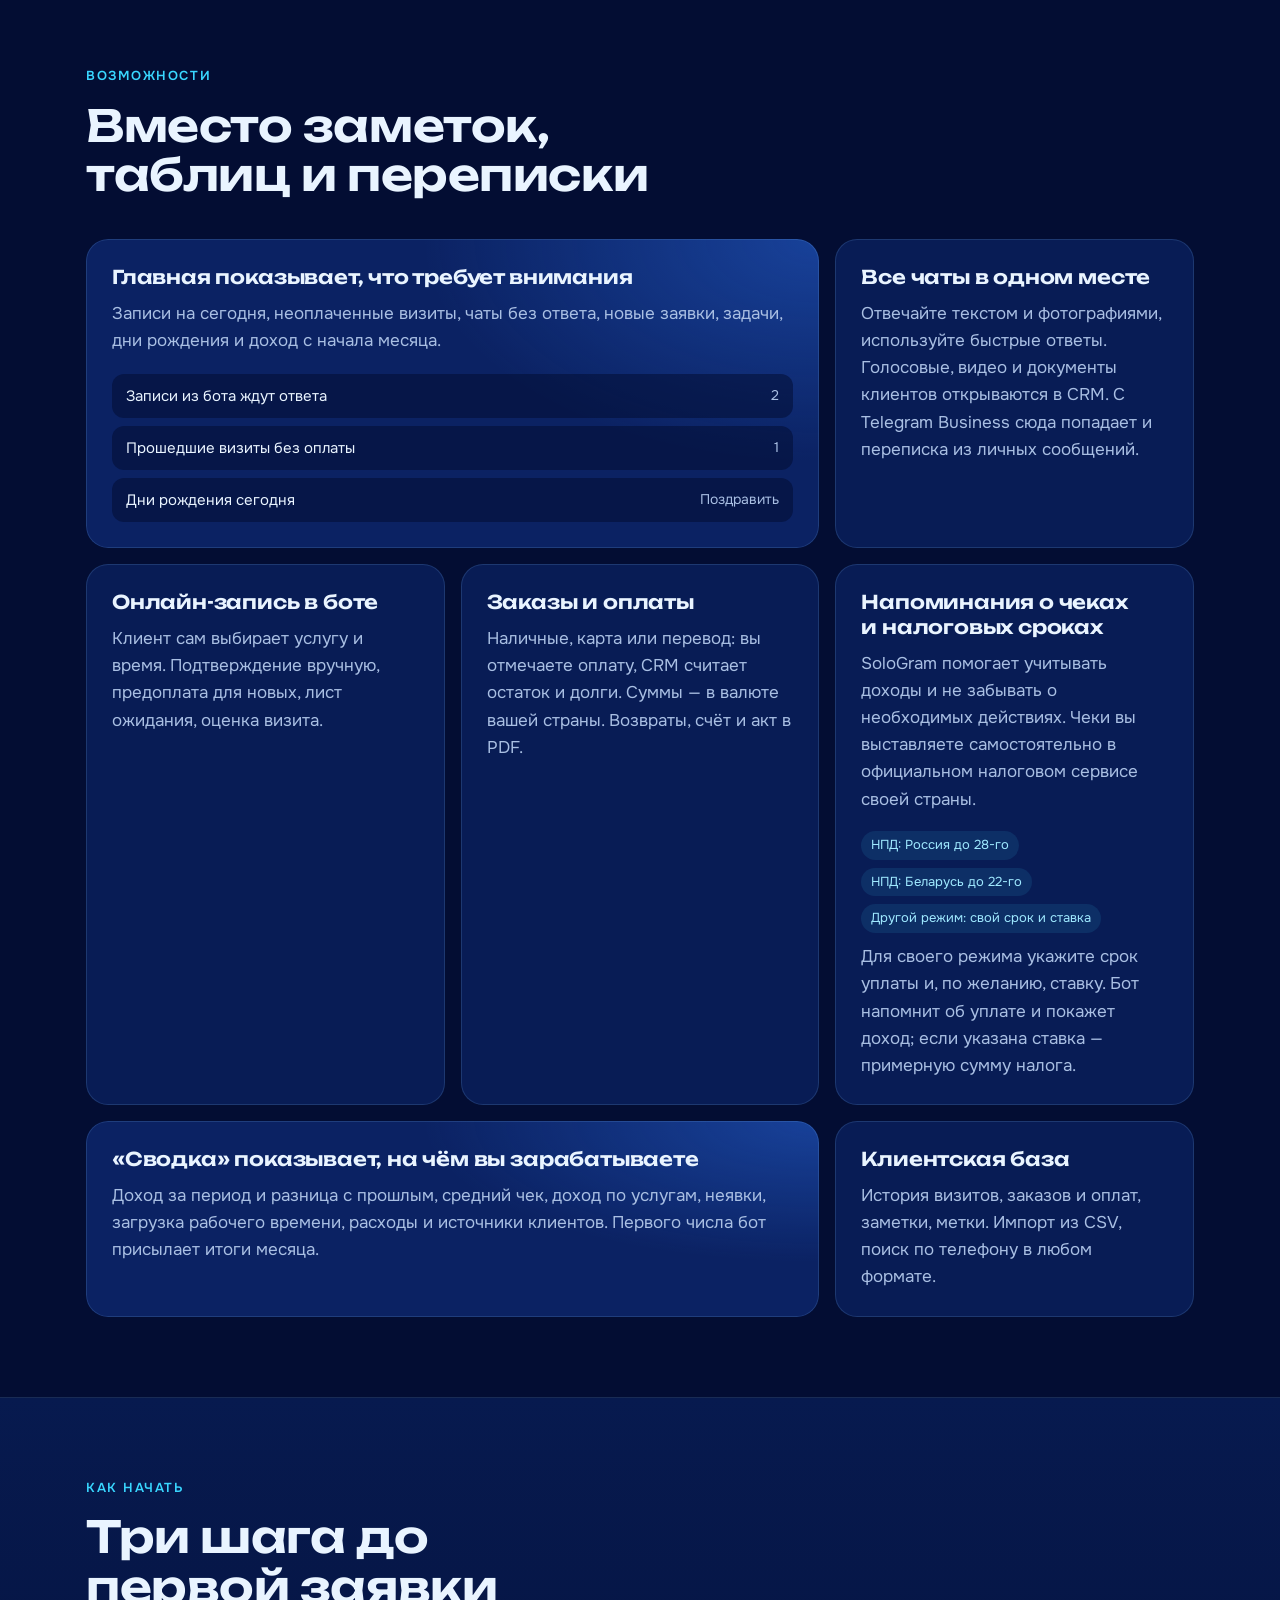
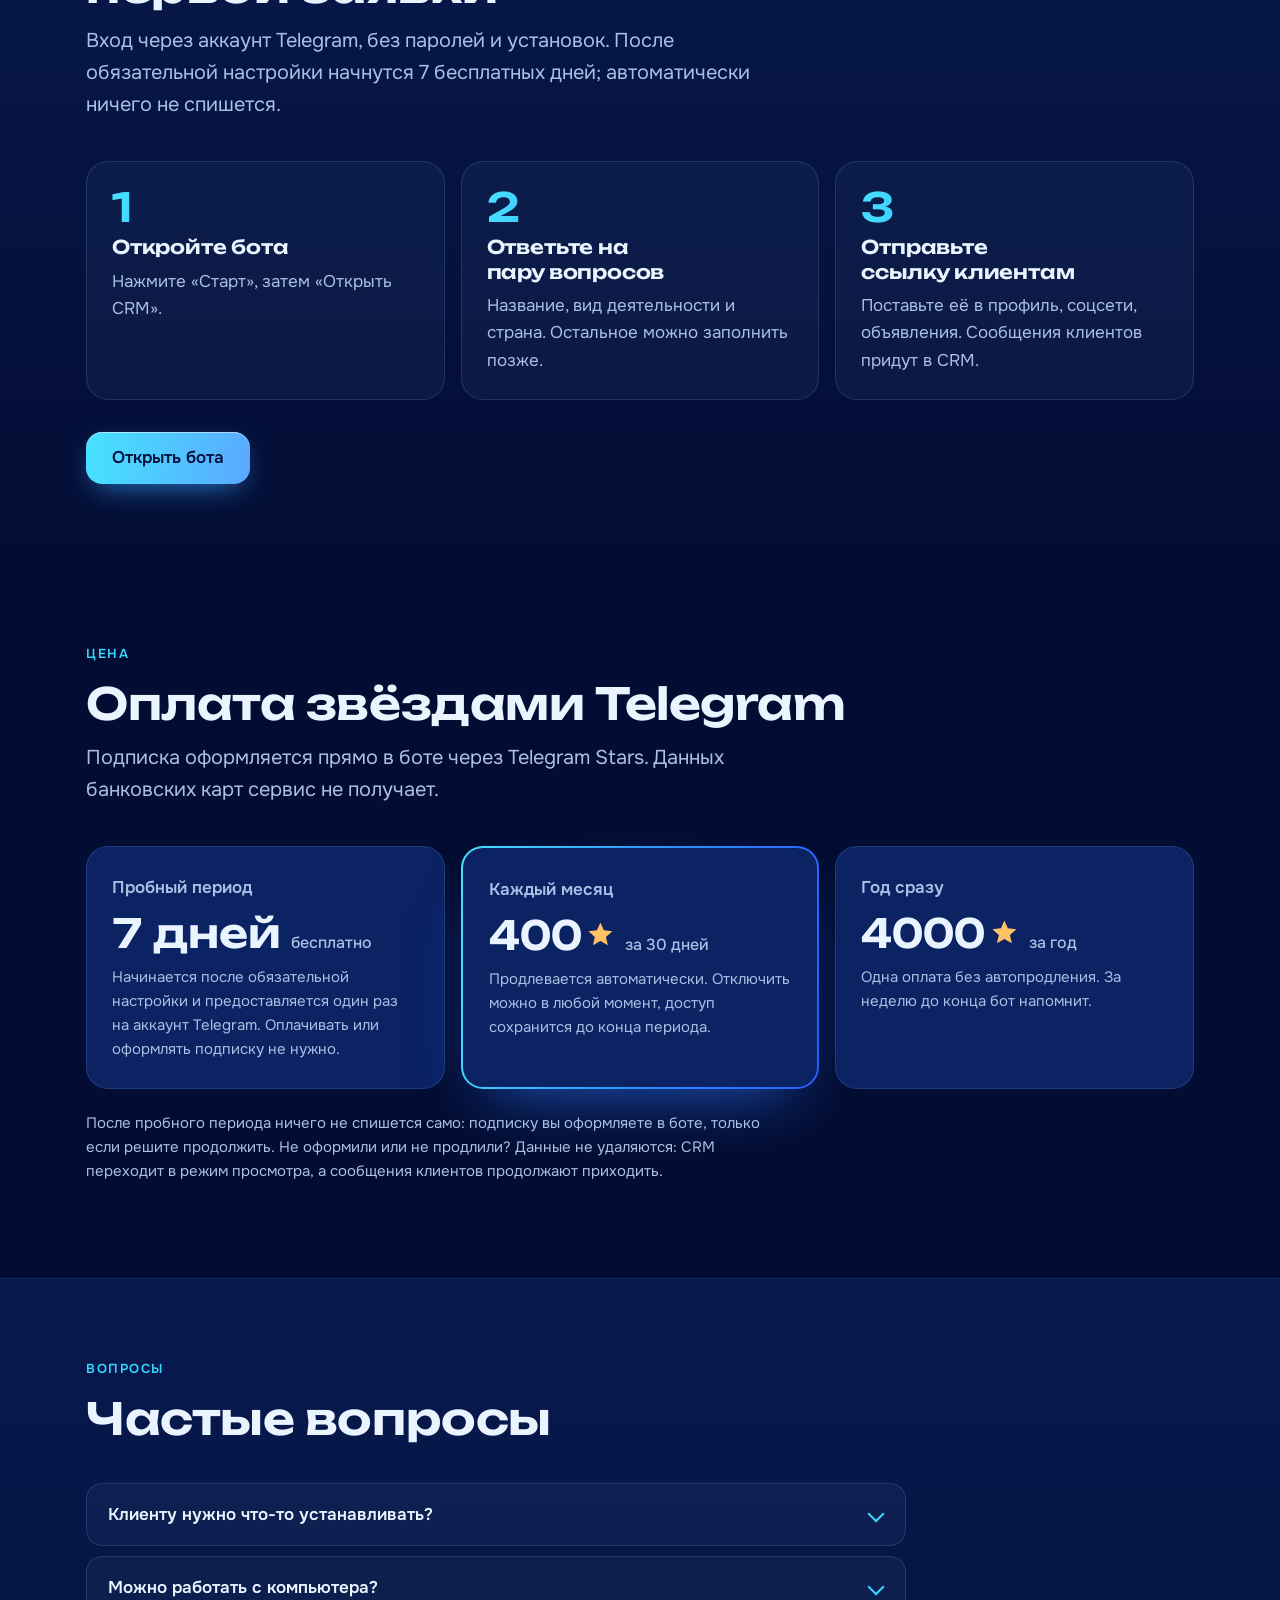
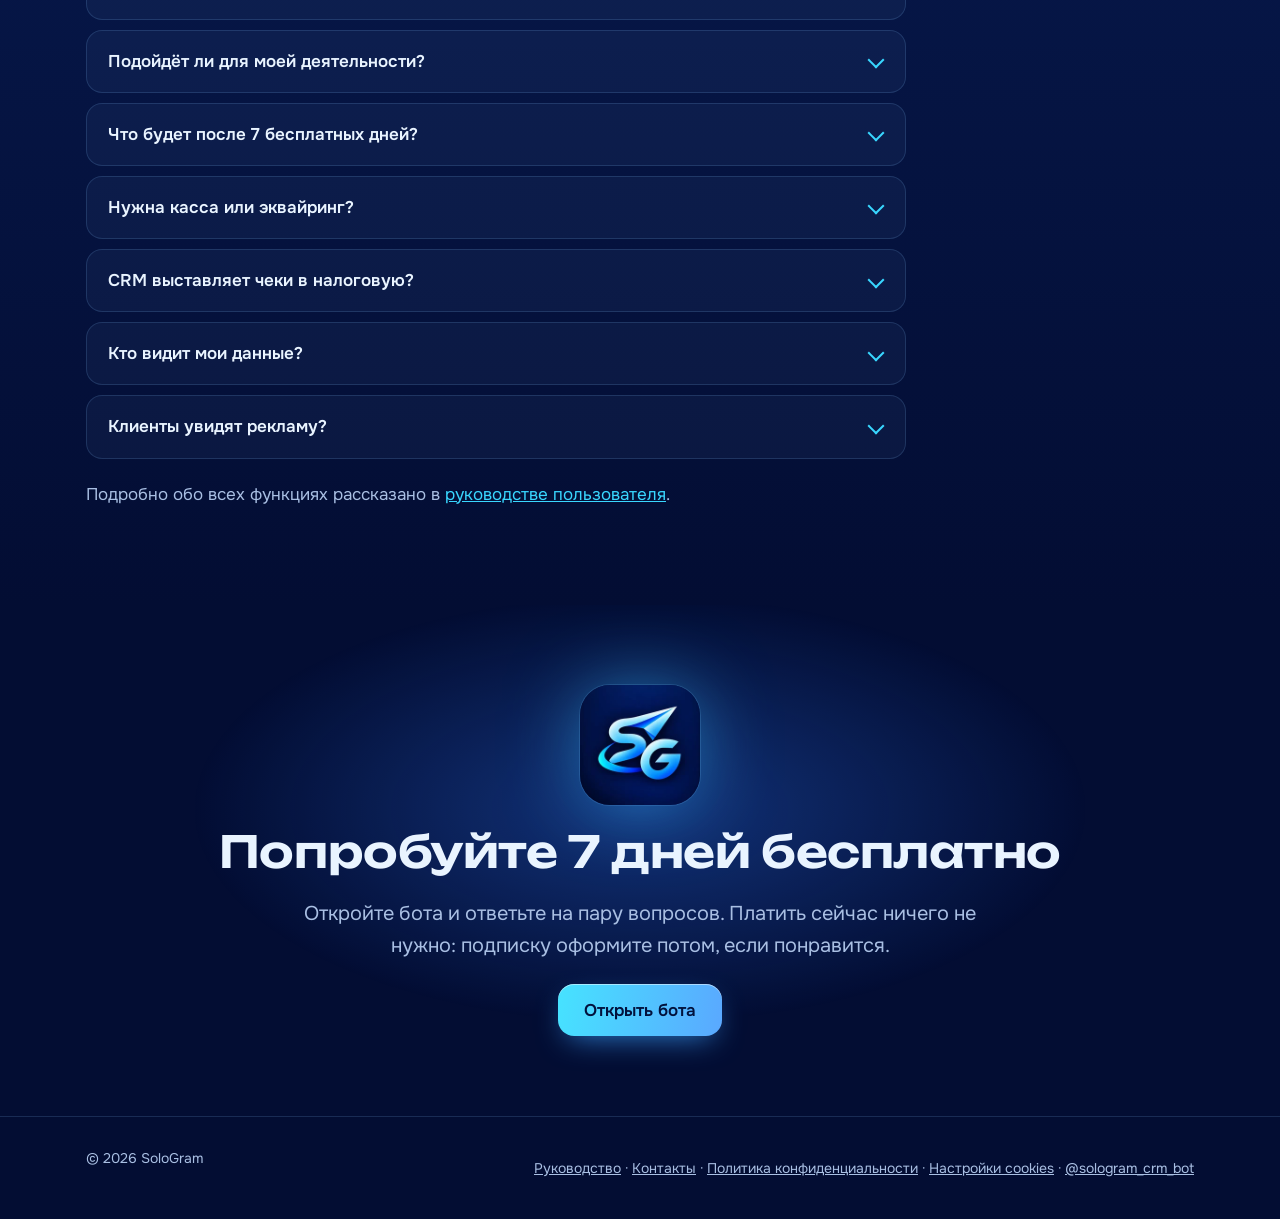
==== commit bde38373: "Keep gallery image previews on the site" ====
--- a/index.html
+++ b/index.html
@@ -329,6 +329,12 @@
   .shot { border-radius: 30px; padding: 8px; background: linear-gradient(160deg, #1c3a8a, #0a1847);
     box-shadow: 0 30px 60px -30px rgba(0, 0, 0, .8), 0 0 0 1px rgba(140, 200, 255, .25); }
   .shot img { width: 100%; height: auto; border-radius: 23px; }
+  .screen-viewer { width: min(640px, calc(100% - 24px)); max-width: none; max-height: calc(100% - 24px); padding: 16px; border: 1px solid var(--panel-line); border-radius: 20px; background: var(--ink-2); color: var(--sky); }
+  .screen-viewer::backdrop { background: rgba(0, 5, 25, .85); }
+  .screen-viewer header { display: flex; justify-content: space-between; align-items: center; gap: 16px; margin-bottom: 12px; }
+  .screen-viewer h2 { font: 600 18px/1.3 var(--body); }
+  .screen-viewer button { min-height: 44px; padding: 0 16px; border: 1px solid var(--panel-line); border-radius: 12px; background: var(--panel); color: var(--sky); font: 600 16px/1 var(--body); cursor: pointer; }
+  .screen-viewer img { width: min(100%, 585px); height: auto; margin: auto; border-radius: 12px; }
   .shots figcaption { color: var(--mist); font-size: 15px; }
   .shots figcaption b { display: block; color: var(--sky); font-weight: 600; }
   @media (max-width: 700px) { .shots { grid-auto-columns: 72%; } }
@@ -406,7 +412,7 @@
     <div class="head">
       <span class="eyebrow">Приложение</span>
       <h2>Так выглядит CRM в Telegram</h2>
-      <p class="lead">Экраны с тестовыми данными. Нажмите на изображение, чтобы открыть его целиком.</p>
+      <p class="lead">Экраны с тестовыми данными. Нажмите на изображение, чтобы увеличить его.</p>
     </div>
     <div class="shots" tabindex="0" role="region" aria-label="Экраны приложения; прокрутите для просмотра">
       <figure><a class="shot" href="/img/app/calendar.webp" aria-label="Открыть полный экран записей"><img src="/img/app/calendar.webp" width="585" height="1200" alt="Календарь записей на день со свободными окнами" loading="lazy"></a><figcaption><b>Записи</b>Календарь дня, свободные окна и загрузка</figcaption></figure>
@@ -605,6 +611,11 @@
 
 <div class="sticky-cta" id="sticky-cta"><a class="btn" href="https://t.me/sologram_crm_bot?start=site" data-goal="open_bot" rel="noopener">Открыть бота · 7 дней бесплатно</a></div>
 
+<dialog class="screen-viewer" id="screen-viewer" aria-labelledby="screen-viewer-title">
+  <header><h2 id="screen-viewer-title">Экран приложения</h2><button type="button" id="screen-viewer-close">Закрыть</button></header>
+  <img id="screen-viewer-image" alt="" width="585" height="1200">
+</dialog>
+
 <script>
   (function () {
     // Yandex Metrica counter: loaded by consent.js once the visitor accepts cookies.
@@ -613,6 +624,25 @@
       var a = e.target.closest && e.target.closest("[data-goal]");
       if (a && YM_ID && typeof window.ym === "function") window.ym(YM_ID, "reachGoal", a.getAttribute("data-goal"));
     });
+    var viewer = document.getElementById("screen-viewer");
+    var viewerImage = document.getElementById("screen-viewer-image");
+    var viewerTitle = document.getElementById("screen-viewer-title");
+    var viewerClose = document.getElementById("screen-viewer-close");
+    if (viewer && typeof viewer.showModal === "function") {
+      document.querySelector(".shots").addEventListener("click", function (event) {
+        var link = event.target.closest("a.shot");
+        if (!link || event.defaultPrevented || event.button !== 0 || event.ctrlKey || event.metaKey || event.shiftKey || event.altKey) return;
+        var image = link.querySelector("img");
+        if (!image) return;
+        event.preventDefault();
+        viewerImage.src = link.href;
+        viewerImage.alt = image.alt;
+        viewerTitle.textContent = link.closest("figure").querySelector("figcaption b").textContent;
+        viewer.showModal();
+        viewerClose.focus();
+      });
+      viewerClose.addEventListener("click", function () { viewer.close(); });
+    }
     var hero = document.getElementById("hero-cta"), bar = document.getElementById("sticky-cta");
     if (hero && bar && "IntersectionObserver" in window) {
       new IntersectionObserver(function (entries) {
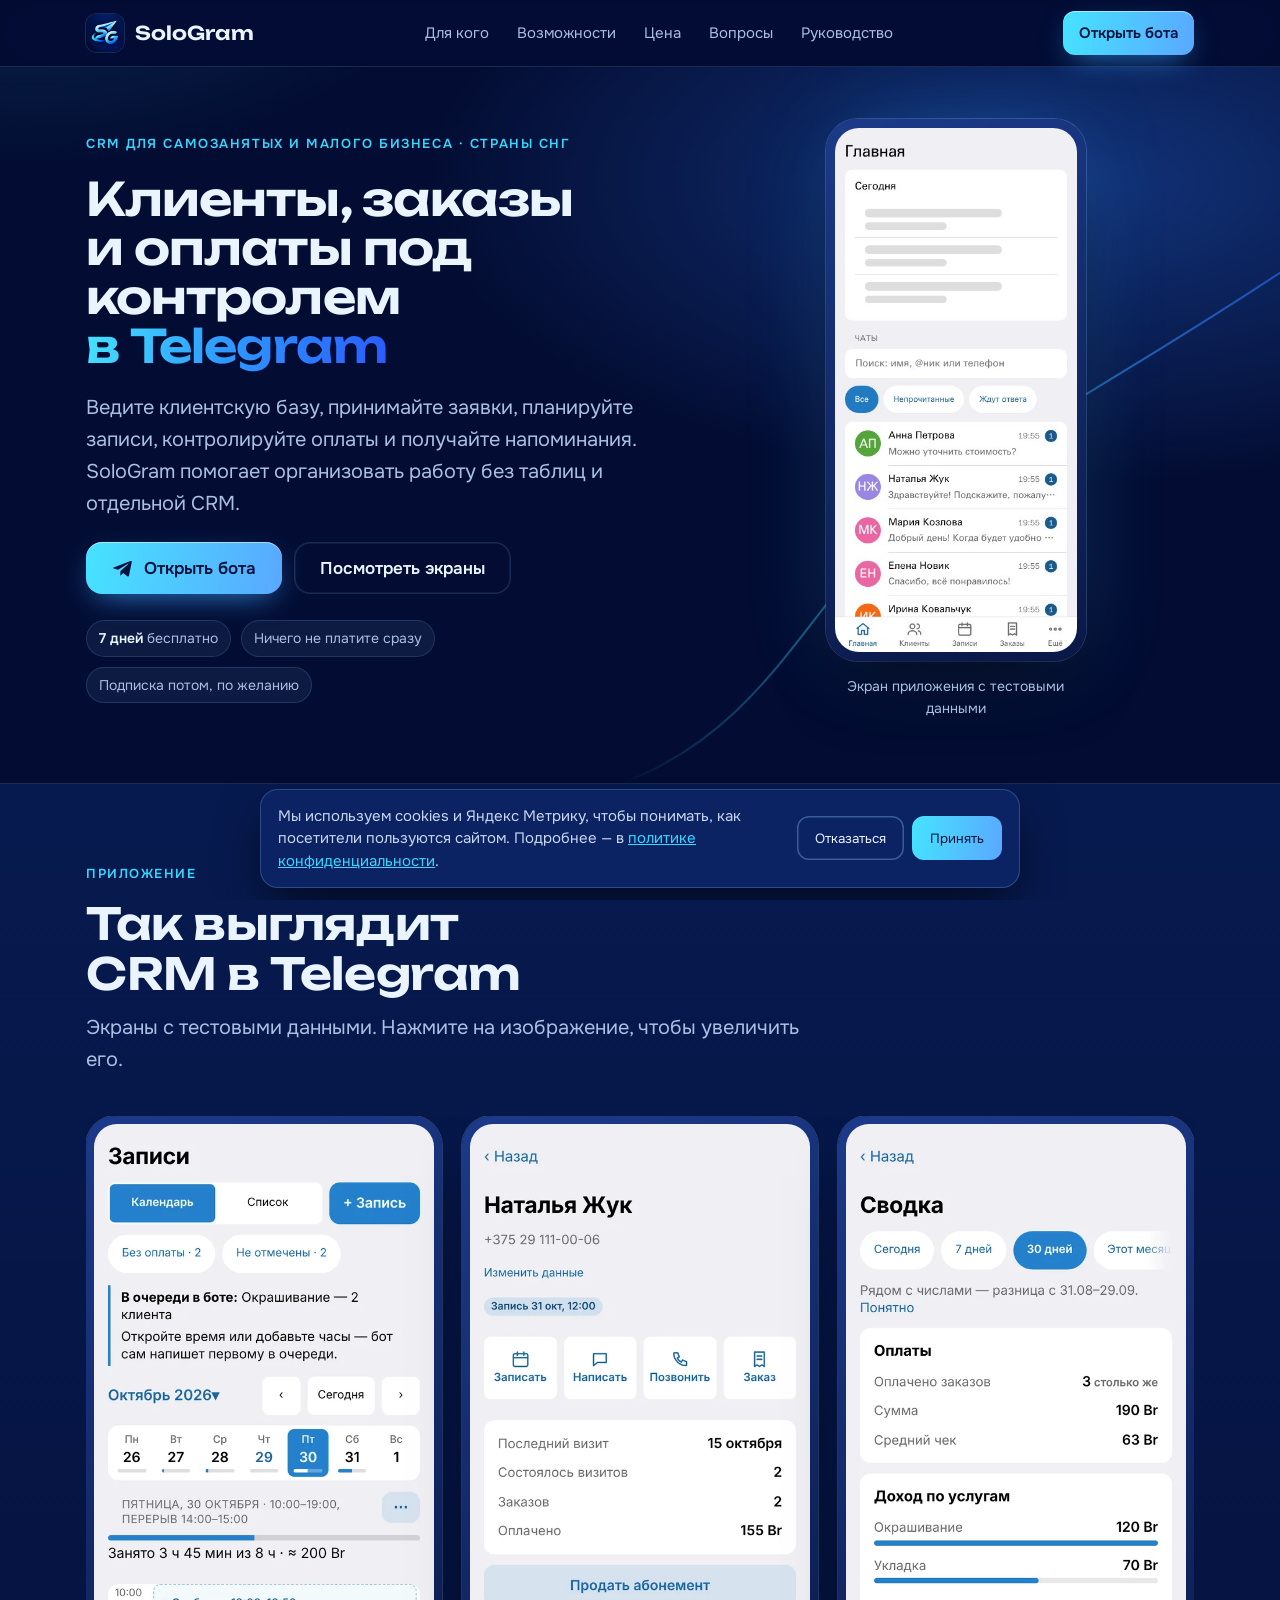
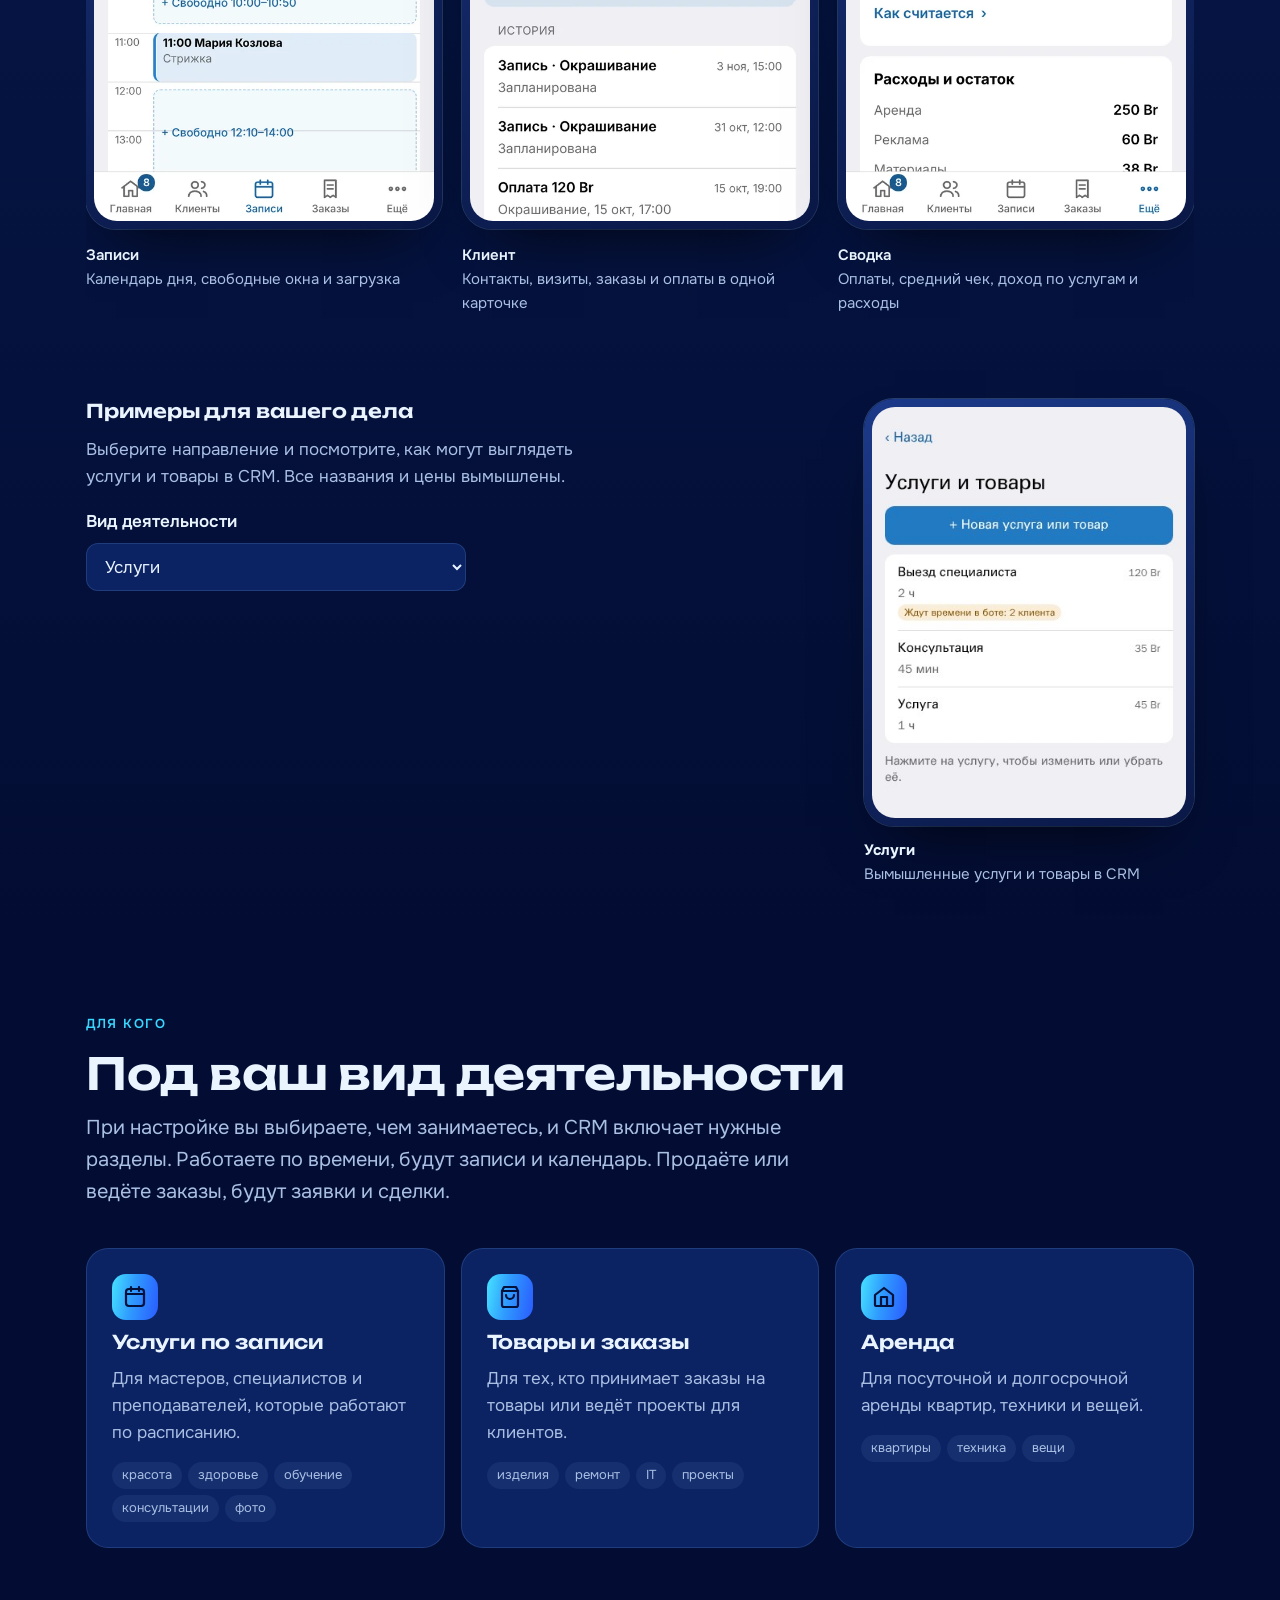
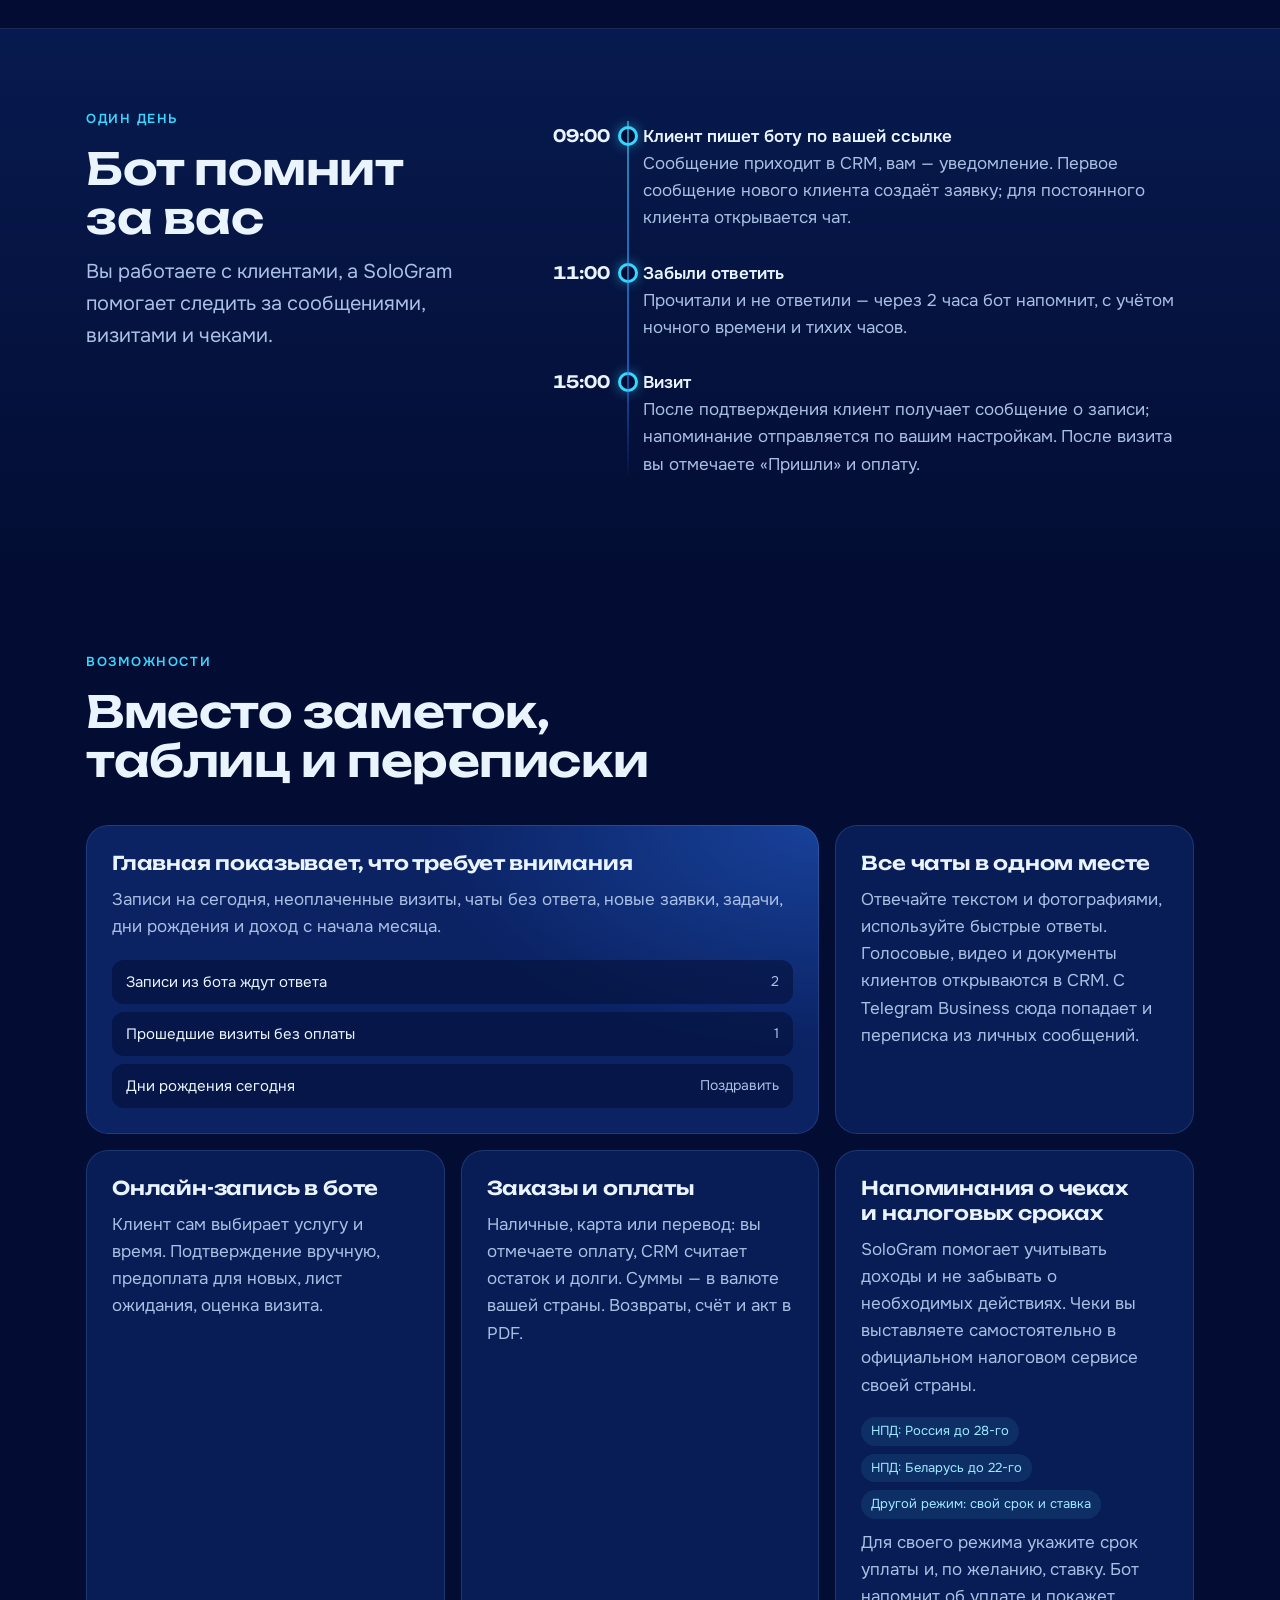
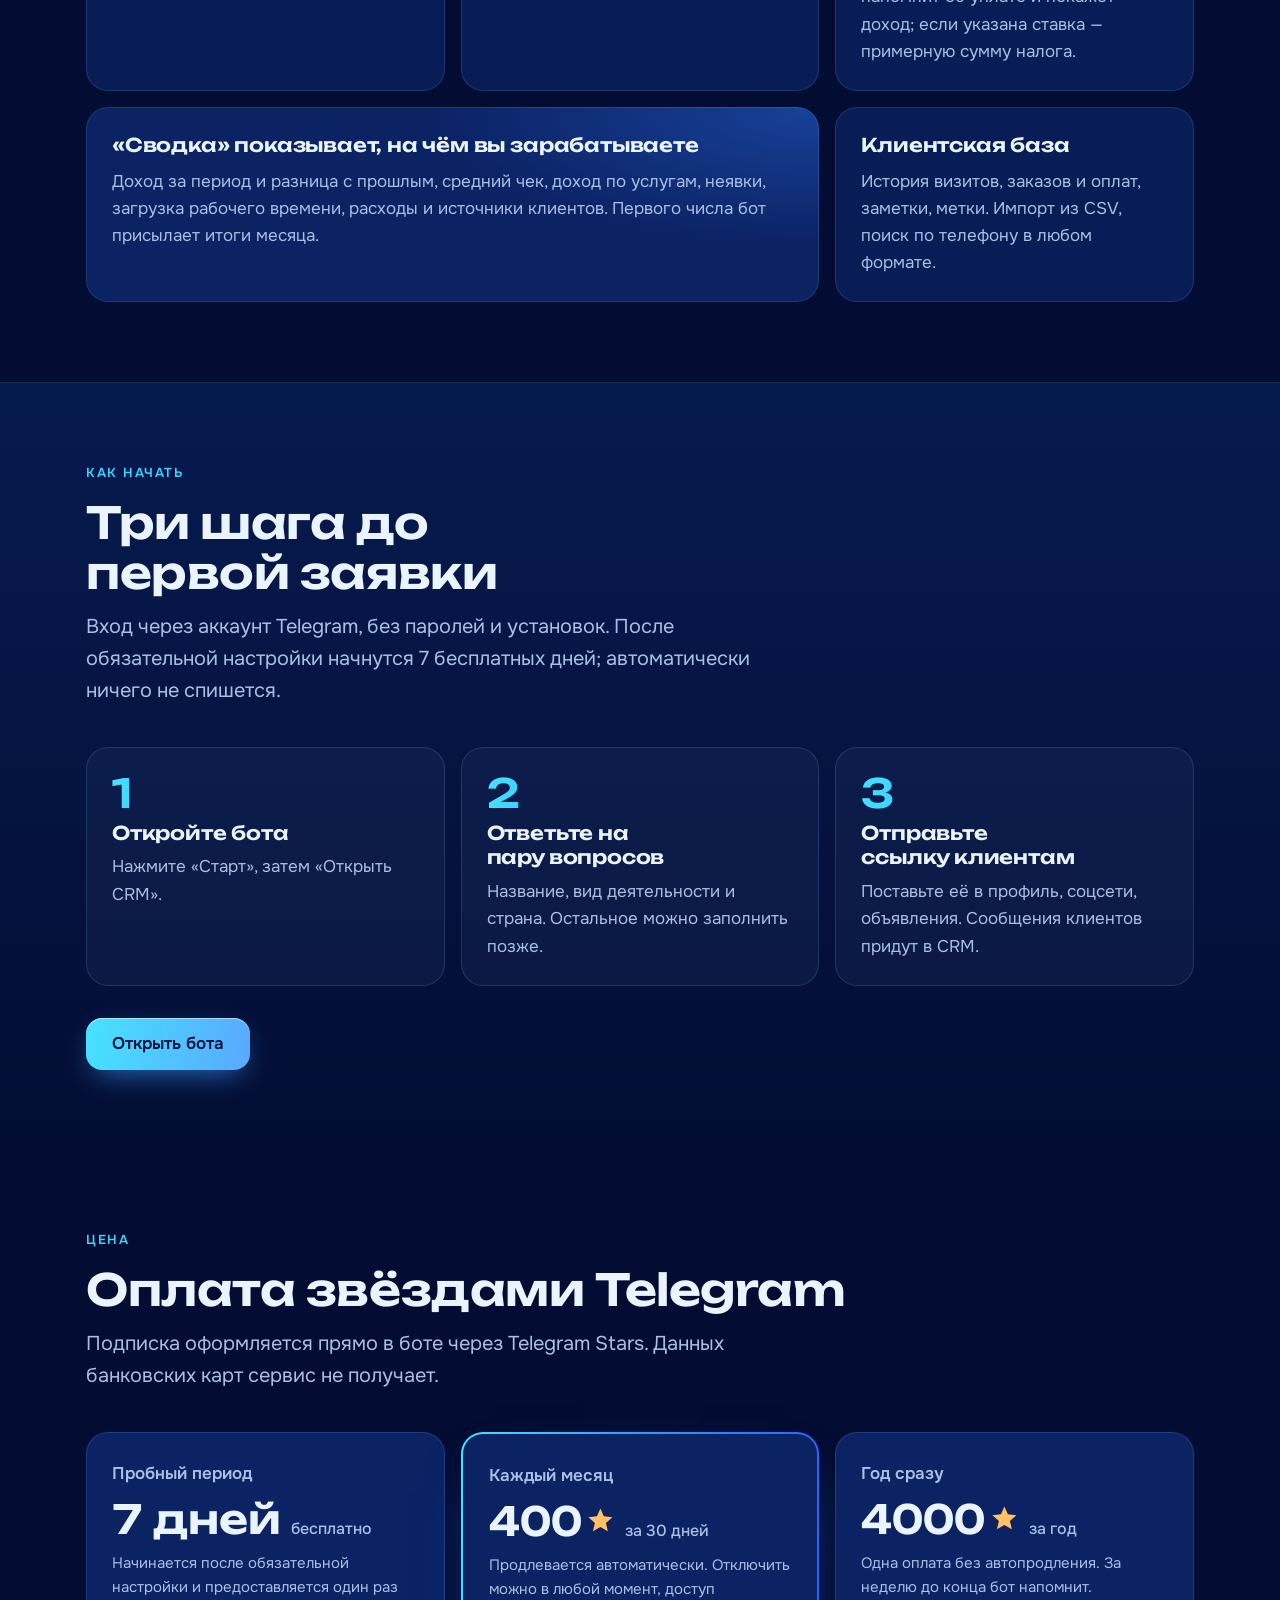
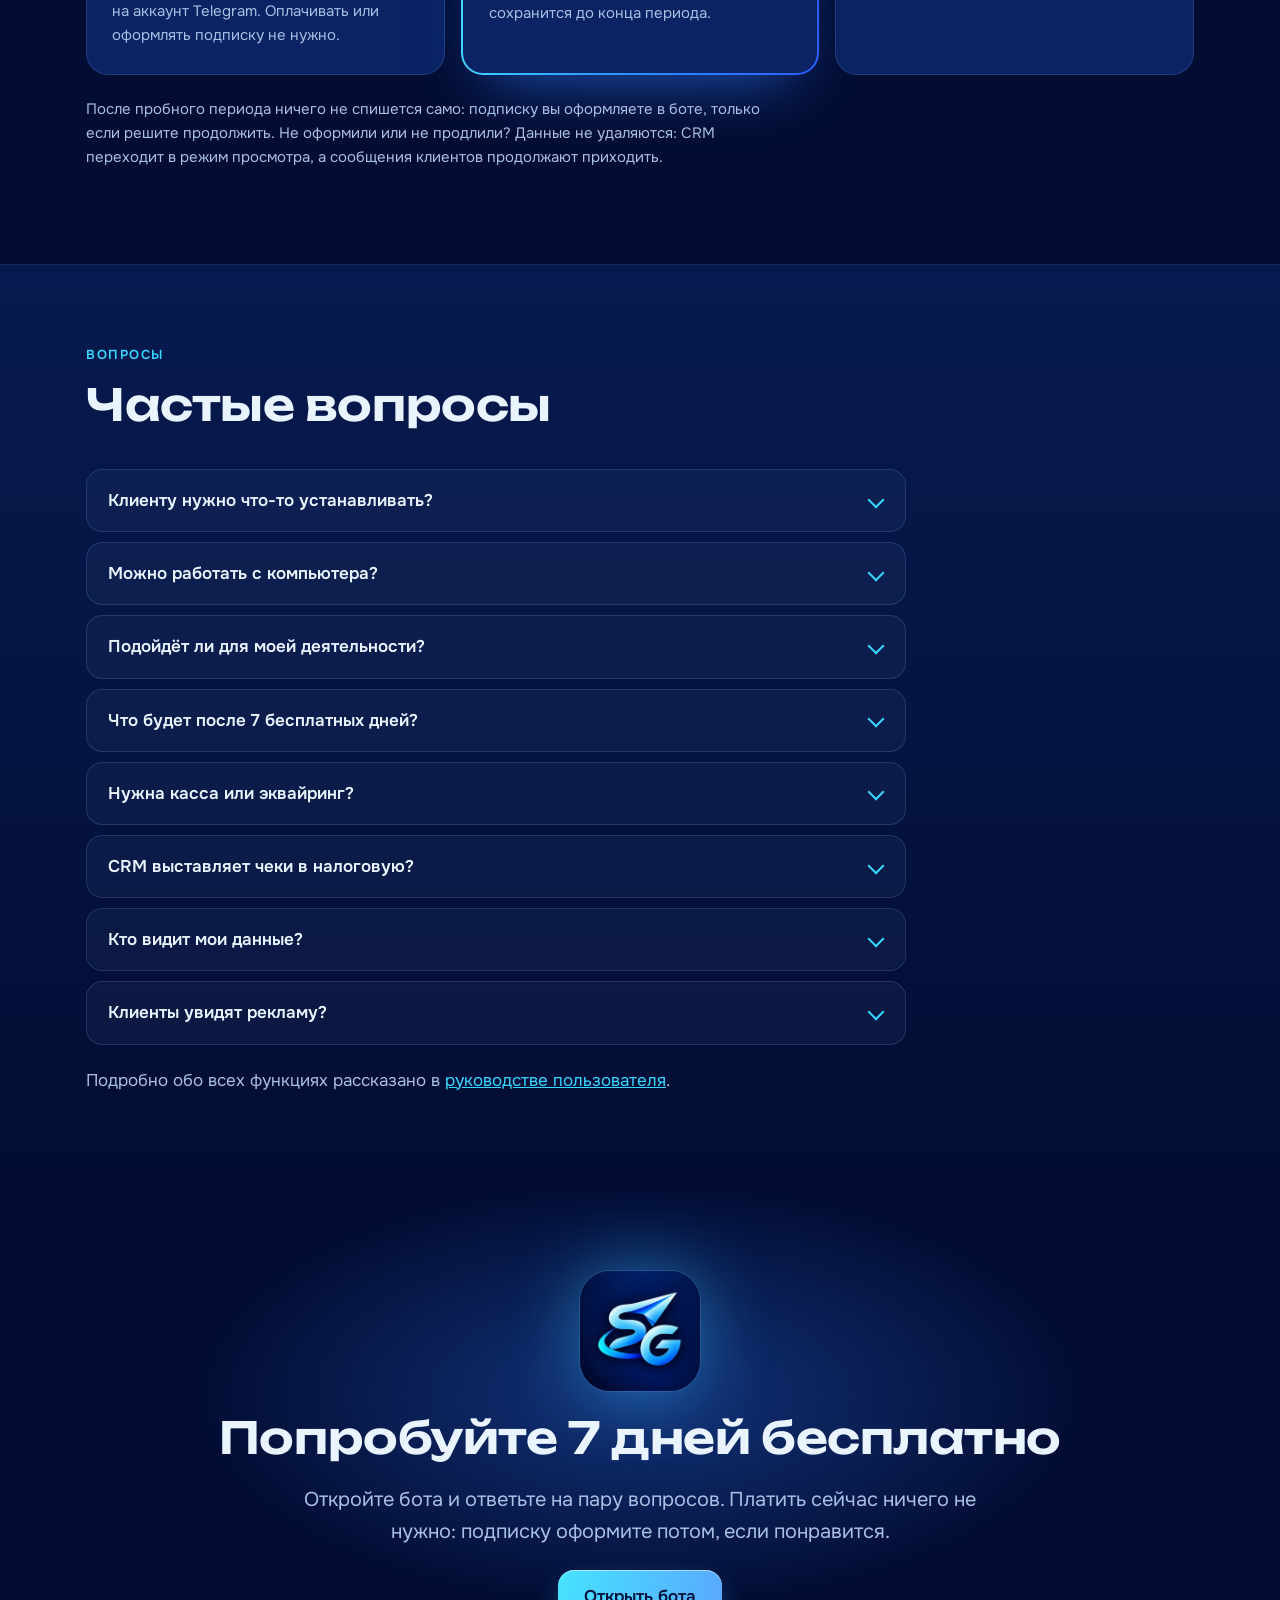
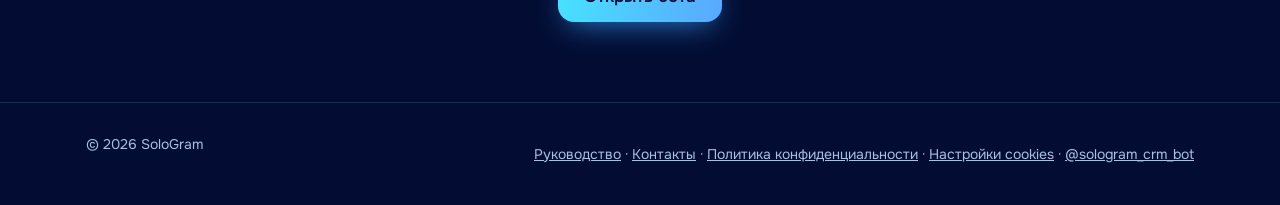
==== commit 9804560e: "Show real CRM examples for every business type" ====
--- a/index.html
+++ b/index.html
@@ -331,10 +331,23 @@
   .shot img { width: 100%; height: auto; border-radius: 23px; }
   .screen-viewer { width: min(640px, calc(100% - 24px)); max-width: none; max-height: calc(100% - 24px); padding: 16px; border: 1px solid var(--panel-line); border-radius: 20px; background: var(--ink-2); color: var(--sky); }
   .screen-viewer::backdrop { background: rgba(0, 5, 25, .85); }
-  .screen-viewer header { display: flex; justify-content: space-between; align-items: center; gap: 16px; margin-bottom: 12px; }
+  .screen-viewer header { position: sticky; top: -16px; z-index: 1; display: flex; justify-content: space-between; align-items: center; gap: 16px; padding: 12px 0; margin: -12px 0 12px; background: var(--ink-2); }
   .screen-viewer h2 { font: 600 18px/1.3 var(--body); }
   .screen-viewer button { min-height: 44px; padding: 0 16px; border: 1px solid var(--panel-line); border-radius: 12px; background: var(--panel); color: var(--sky); font: 600 16px/1 var(--body); cursor: pointer; }
   .screen-viewer img { width: min(100%, 585px); height: auto; margin: auto; border-radius: 12px; }
+  .activity-demo { margin-top: clamp(42px, 6vw, 72px); display: grid; grid-template-columns: minmax(0, 1fr); gap: 28px; align-items: start; }
+  @media (min-width: 760px) { .activity-demo { grid-template-columns: minmax(0, 1fr) minmax(230px, 330px); gap: 56px; } }
+  .activity-demo h3 { margin-bottom: 12px; }
+  .activity-demo p { color: var(--mist); margin: 0 0 18px; max-width: 32em; }
+  .activity-picker { display: grid; gap: 8px; max-width: 380px; }
+  .activity-picker label { font-weight: 600; }
+  .activity-picker select { width: 100%; min-height: 48px; padding: 10px 14px; color: var(--sky); background: var(--panel); border: 1px solid var(--panel-line); border-radius: 12px; font: inherit; }
+  .activity-shots { display: grid; grid-template-columns: repeat(auto-fit, minmax(220px, 1fr)); gap: 16px; }
+  .activity-shots figure { margin: 0; display: grid; gap: 12px; align-content: start; }
+  .activity-shots figure[hidden] { display: none; }
+  .activity-shots .shot img { aspect-ratio: 390 / 510; object-fit: cover; object-position: top; }
+  .activity-shots figcaption { color: var(--mist); font-size: 15px; }
+  .activity-shots figcaption b { display: block; color: var(--sky); }
   .shots figcaption { color: var(--mist); font-size: 15px; }
   .shots figcaption b { display: block; color: var(--sky); font-weight: 600; }
   @media (max-width: 700px) { .shots { grid-auto-columns: 72%; } }
@@ -401,7 +414,7 @@
     </div>
 
     <figure class="stage">
-      <div class="hero-screen"><img src="/img/app/home.webp" width="585" height="1200" fetchpriority="high" alt="Главная CRM: задачи на сегодня и чаты с клиентами"></div>
+      <div class="hero-screen"><img src="/img/demo/hero.jpg" width="390" height="844" fetchpriority="high" alt="Главная CRM: задачи на сегодня и чаты с клиентами"></div>
       <figcaption>Экран приложения с тестовыми данными</figcaption>
     </figure>
   </div>
@@ -418,6 +431,22 @@
       <figure><a class="shot" href="/img/app/calendar.webp" aria-label="Открыть полный экран записей"><img src="/img/app/calendar.webp" width="585" height="1200" alt="Календарь записей на день со свободными окнами" loading="lazy"></a><figcaption><b>Записи</b>Календарь дня, свободные окна и загрузка</figcaption></figure>
       <figure><a class="shot" href="/img/app/customer.webp" aria-label="Открыть полный экран карточки клиента"><img src="/img/app/customer.webp" width="585" height="1200" alt="Карточка клиента с визитами, заказами и оплатами" loading="lazy"></a><figcaption><b>Клиент</b>Контакты, визиты, заказы и оплаты в одной карточке</figcaption></figure>
       <figure><a class="shot" href="/img/app/summary.webp" aria-label="Открыть полный экран сводки"><img src="/img/app/summary.webp" width="585" height="1200" alt="Сводка: оплаты, средний чек и доход по услугам" loading="lazy"></a><figcaption><b>Сводка</b>Оплаты, средний чек, доход по услугам и расходы</figcaption></figure>
+    </div>
+    <div class="activity-demo">
+      <div><h3>Примеры для вашего дела</h3><p>Выберите направление и посмотрите, как могут выглядеть услуги и товары в CRM. Все названия и цены вымышлены.</p><div class="activity-picker"><label for="activity-choice">Вид деятельности</label><select id="activity-choice"><option value="services">Услуги</option><option value="beauty">Красота и уход</option><option value="repair">Ремонт</option><option value="consulting">Консультации</option><option value="education">Обучение</option><option value="online_services">Онлайн-услуги</option><option value="sales">Продажа товаров</option><option value="photo_video">Фото и видео</option><option value="it_digital">IT и digital</option><option value="rental">Аренда</option><option value="handmade">Изделия ручной работы</option><option value="home_services">Бытовые услуги</option><option value="other">Другое</option></select></div></div>
+      <div class="activity-shots"><figure data-activity="services"><a class="shot" href="/img/demo/services.jpg" aria-label="Увеличить пример: Услуги"><img src="/img/demo/services.jpg" width="390" height="844" alt="Пример каталога CRM: Услуги" loading="lazy"></a><figcaption><b>Услуги</b>Вымышленные услуги и товары в CRM</figcaption></figure>
+      <figure data-activity="beauty"><a class="shot" href="/img/demo/beauty.jpg" aria-label="Увеличить пример: Красота и уход"><img src="/img/demo/beauty.jpg" width="390" height="844" alt="Пример каталога CRM: Красота и уход" loading="lazy"></a><figcaption><b>Красота и уход</b>Вымышленные услуги и товары в CRM</figcaption></figure>
+      <figure data-activity="repair"><a class="shot" href="/img/demo/repair.jpg" aria-label="Увеличить пример: Ремонт"><img src="/img/demo/repair.jpg" width="390" height="844" alt="Пример каталога CRM: Ремонт" loading="lazy"></a><figcaption><b>Ремонт</b>Вымышленные услуги и товары в CRM</figcaption></figure>
+      <figure data-activity="consulting"><a class="shot" href="/img/demo/consulting.jpg" aria-label="Увеличить пример: Консультации"><img src="/img/demo/consulting.jpg" width="390" height="844" alt="Пример каталога CRM: Консультации" loading="lazy"></a><figcaption><b>Консультации</b>Вымышленные услуги и товары в CRM</figcaption></figure>
+      <figure data-activity="education"><a class="shot" href="/img/demo/education.jpg" aria-label="Увеличить пример: Обучение"><img src="/img/demo/education.jpg" width="390" height="844" alt="Пример каталога CRM: Обучение" loading="lazy"></a><figcaption><b>Обучение</b>Вымышленные услуги и товары в CRM</figcaption></figure>
+      <figure data-activity="online_services"><a class="shot" href="/img/demo/online_services.jpg" aria-label="Увеличить пример: Онлайн-услуги"><img src="/img/demo/online_services.jpg" width="390" height="844" alt="Пример каталога CRM: Онлайн-услуги" loading="lazy"></a><figcaption><b>Онлайн-услуги</b>Вымышленные услуги и товары в CRM</figcaption></figure>
+      <figure data-activity="sales"><a class="shot" href="/img/demo/sales.jpg" aria-label="Увеличить пример: Продажа товаров"><img src="/img/demo/sales.jpg" width="390" height="844" alt="Пример каталога CRM: Продажа товаров" loading="lazy"></a><figcaption><b>Продажа товаров</b>Вымышленные услуги и товары в CRM</figcaption></figure>
+      <figure data-activity="photo_video"><a class="shot" href="/img/demo/photo_video.jpg" aria-label="Увеличить пример: Фото и видео"><img src="/img/demo/photo_video.jpg" width="390" height="844" alt="Пример каталога CRM: Фото и видео" loading="lazy"></a><figcaption><b>Фото и видео</b>Вымышленные услуги и товары в CRM</figcaption></figure>
+      <figure data-activity="it_digital"><a class="shot" href="/img/demo/it_digital.jpg" aria-label="Увеличить пример: IT и digital"><img src="/img/demo/it_digital.jpg" width="390" height="844" alt="Пример каталога CRM: IT и digital" loading="lazy"></a><figcaption><b>IT и digital</b>Вымышленные услуги и товары в CRM</figcaption></figure>
+      <figure data-activity="rental"><a class="shot" href="/img/demo/rental.jpg" aria-label="Увеличить пример: Аренда"><img src="/img/demo/rental.jpg" width="390" height="844" alt="Пример каталога CRM: Аренда" loading="lazy"></a><figcaption><b>Аренда</b>Вымышленные услуги и товары в CRM</figcaption></figure>
+      <figure data-activity="handmade"><a class="shot" href="/img/demo/handmade.jpg" aria-label="Увеличить пример: Изделия ручной работы"><img src="/img/demo/handmade.jpg" width="390" height="844" alt="Пример каталога CRM: Изделия ручной работы" loading="lazy"></a><figcaption><b>Изделия ручной работы</b>Вымышленные услуги и товары в CRM</figcaption></figure>
+      <figure data-activity="home_services"><a class="shot" href="/img/demo/home_services.jpg" aria-label="Увеличить пример: Бытовые услуги"><img src="/img/demo/home_services.jpg" width="390" height="844" alt="Пример каталога CRM: Бытовые услуги" loading="lazy"></a><figcaption><b>Бытовые услуги</b>Вымышленные услуги и товары в CRM</figcaption></figure>
+      <figure data-activity="other"><a class="shot" href="/img/demo/other.jpg" aria-label="Увеличить пример: Другое"><img src="/img/demo/other.jpg" width="390" height="844" alt="Пример каталога CRM: Другое" loading="lazy"></a><figcaption><b>Другое</b>Вымышленные услуги и товары в CRM</figcaption></figure></div>
     </div>
   </div>
 </section>
@@ -629,7 +658,7 @@
     var viewerTitle = document.getElementById("screen-viewer-title");
     var viewerClose = document.getElementById("screen-viewer-close");
     if (viewer && typeof viewer.showModal === "function") {
-      document.querySelector(".shots").addEventListener("click", function (event) {
+      document.querySelectorAll(".shots, .activity-shots").forEach(function (gallery) { gallery.addEventListener("click", function (event) {
         var link = event.target.closest("a.shot");
         if (!link || event.defaultPrevented || event.button !== 0 || event.ctrlKey || event.metaKey || event.shiftKey || event.altKey) return;
         var image = link.querySelector("img");
@@ -640,8 +669,15 @@
         viewerTitle.textContent = link.closest("figure").querySelector("figcaption b").textContent;
         viewer.showModal();
         viewerClose.focus();
-      });
+      }); });
       viewerClose.addEventListener("click", function () { viewer.close(); });
+    }
+    var activityChoice = document.getElementById("activity-choice");
+    if (activityChoice) {
+      var activityFigures = document.querySelectorAll(".activity-shots figure");
+      function showActivity() { activityFigures.forEach(function (figure) { figure.hidden = figure.dataset.activity !== activityChoice.value; }); }
+      activityChoice.addEventListener("change", showActivity);
+      showActivity();
     }
     var hero = document.getElementById("hero-cta"), bar = document.getElementById("sticky-cta");
     if (hero && bar && "IntersectionObserver" in window) {
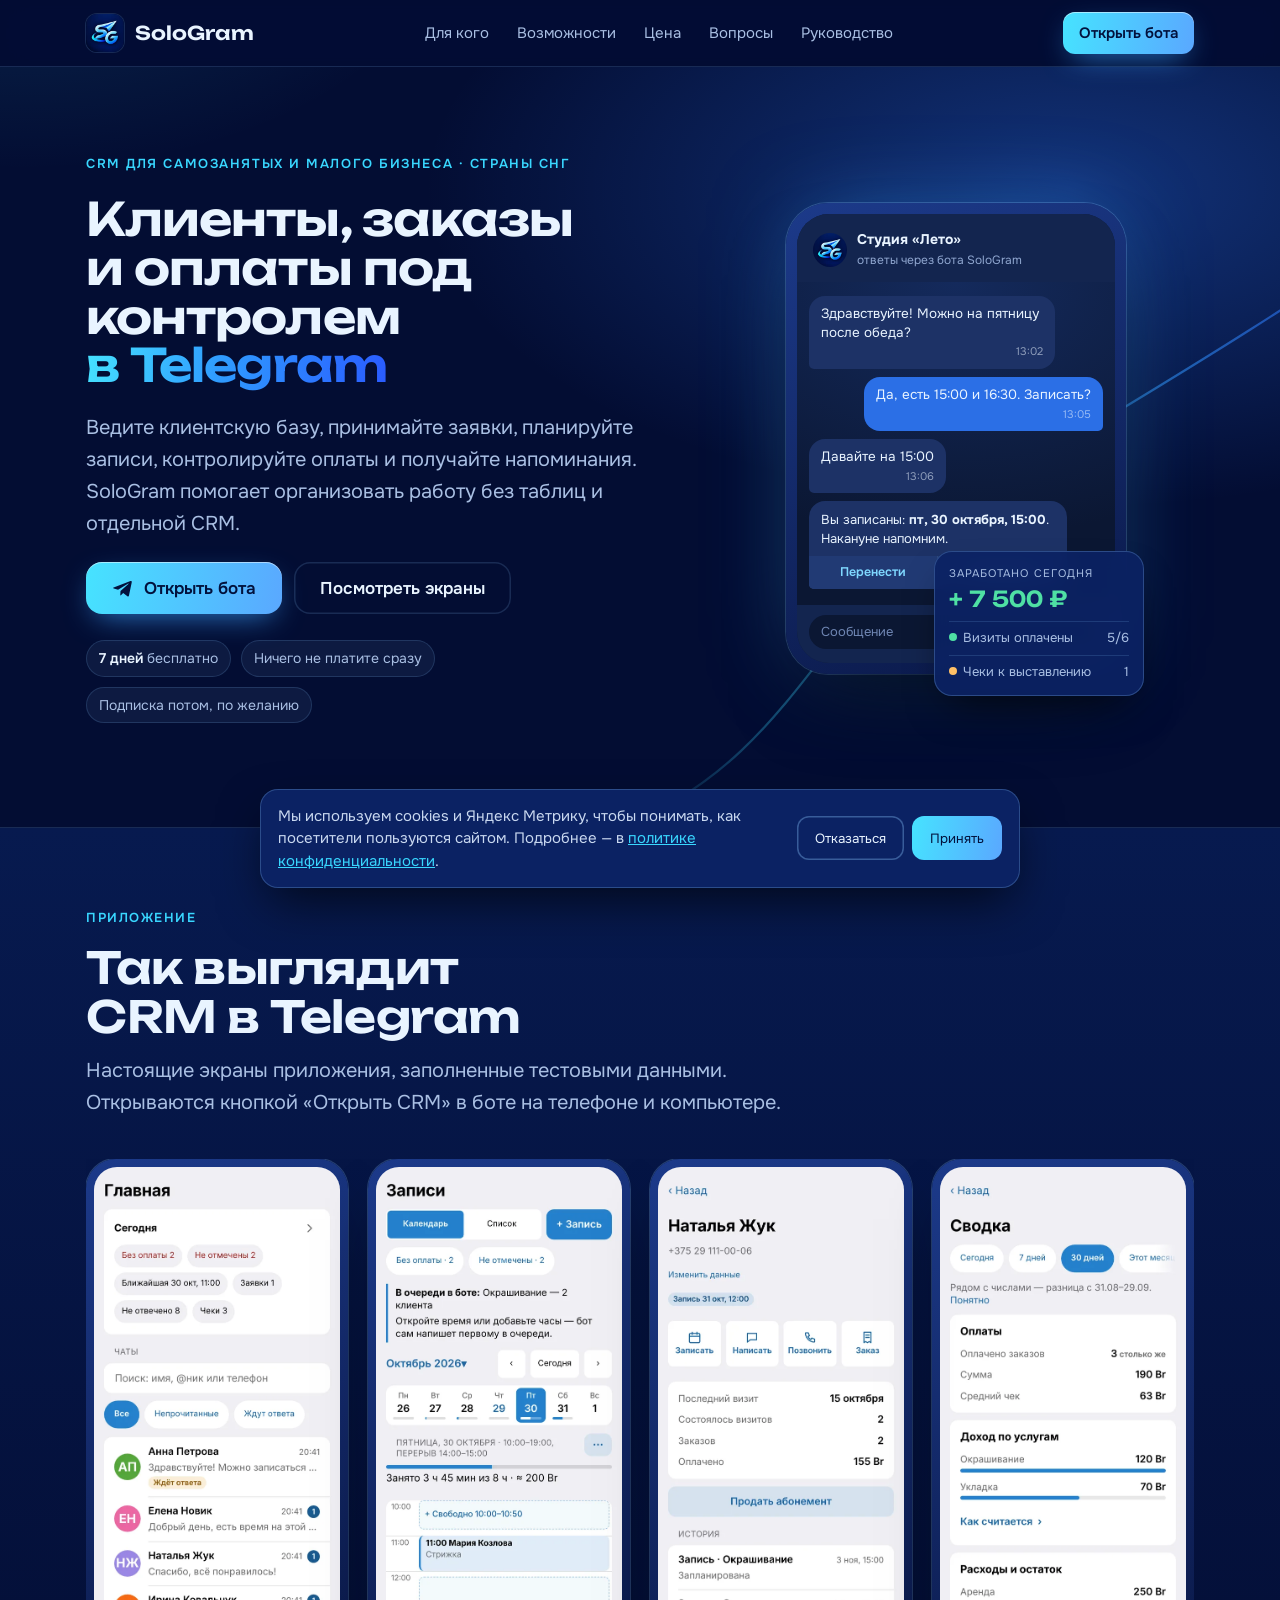
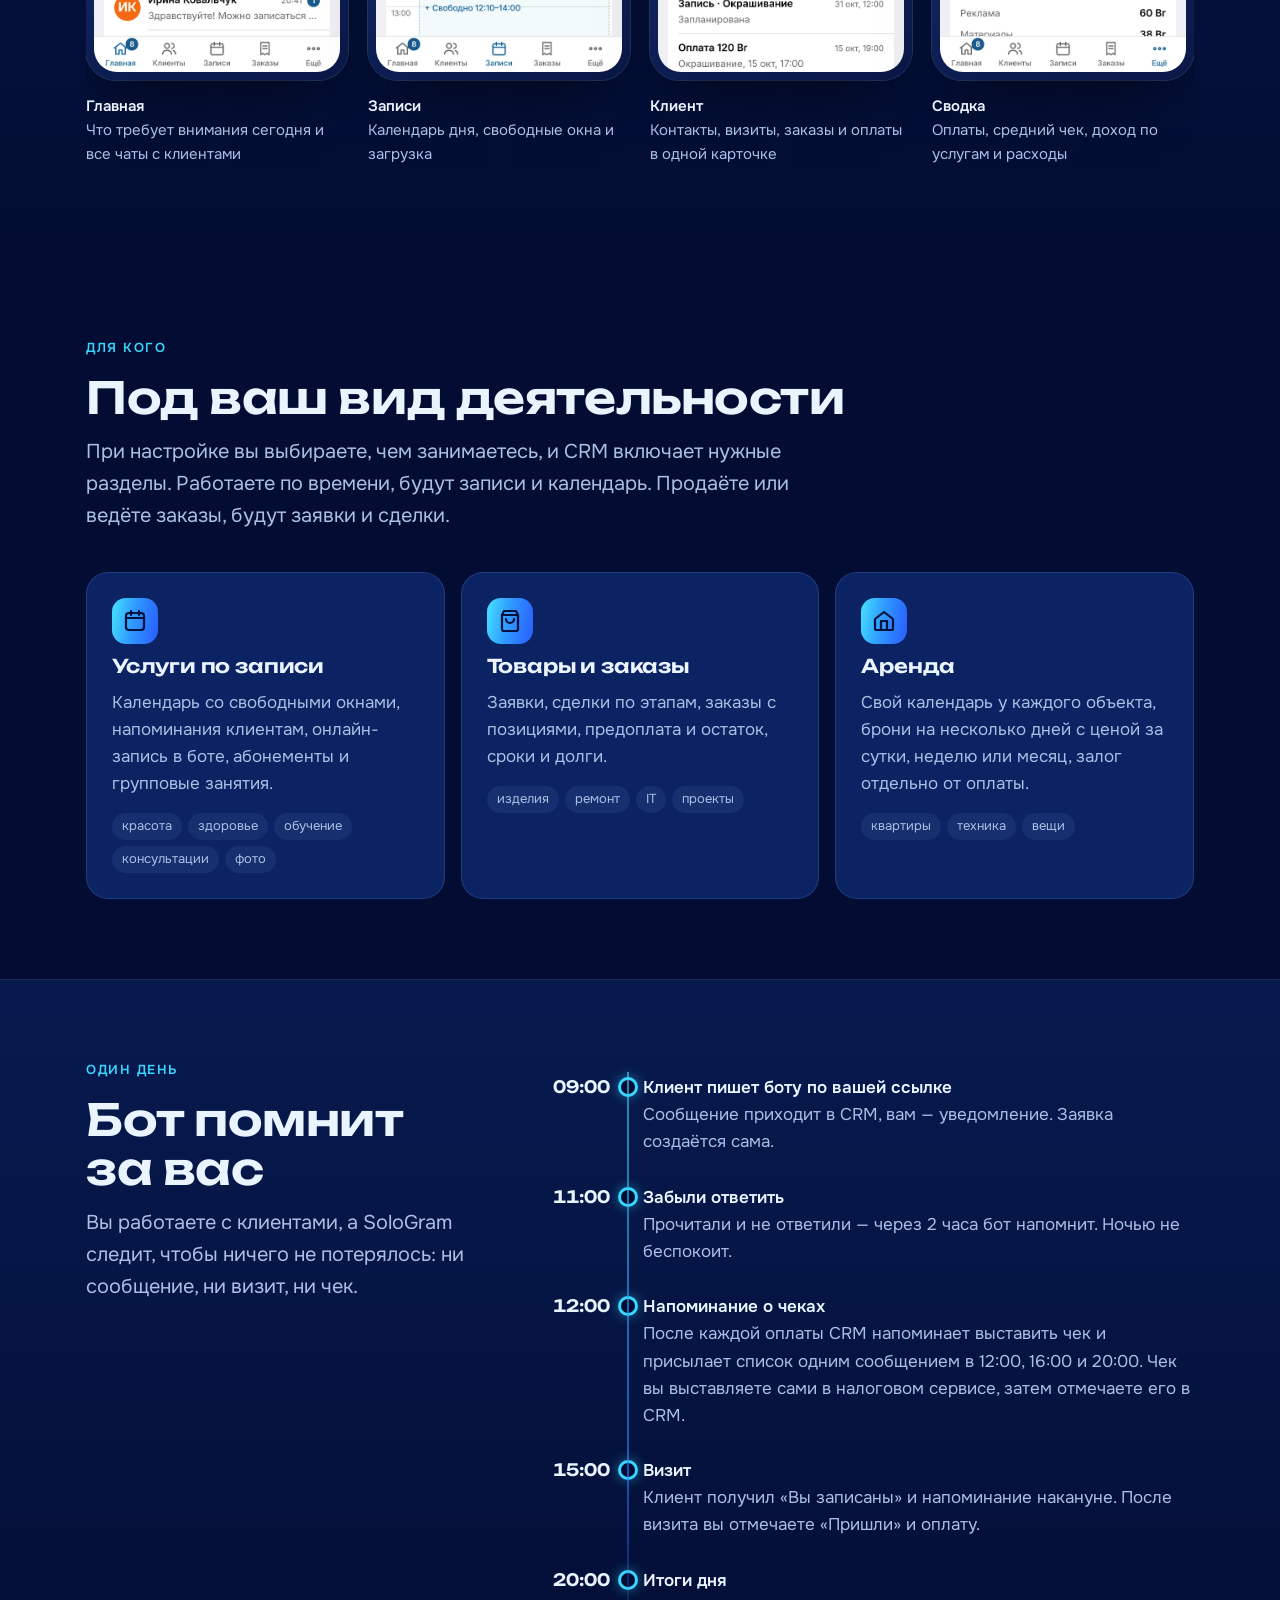
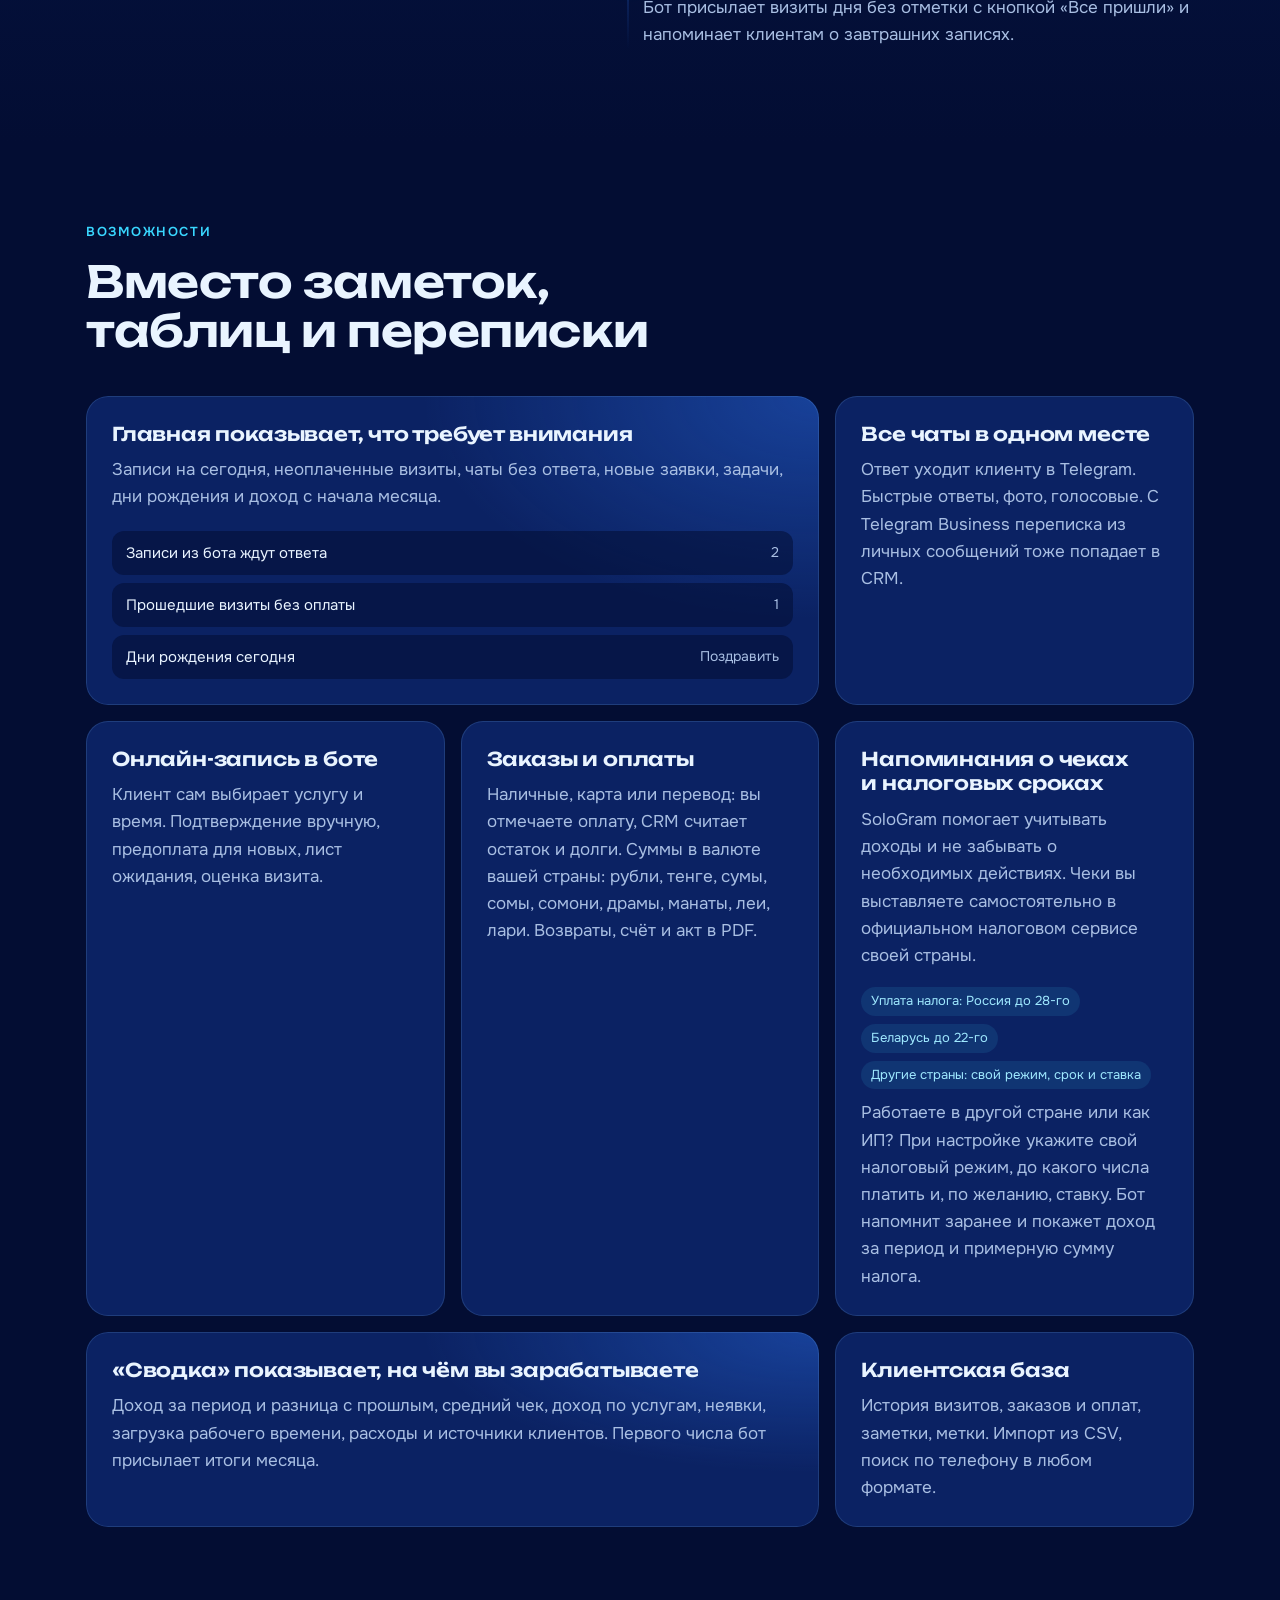
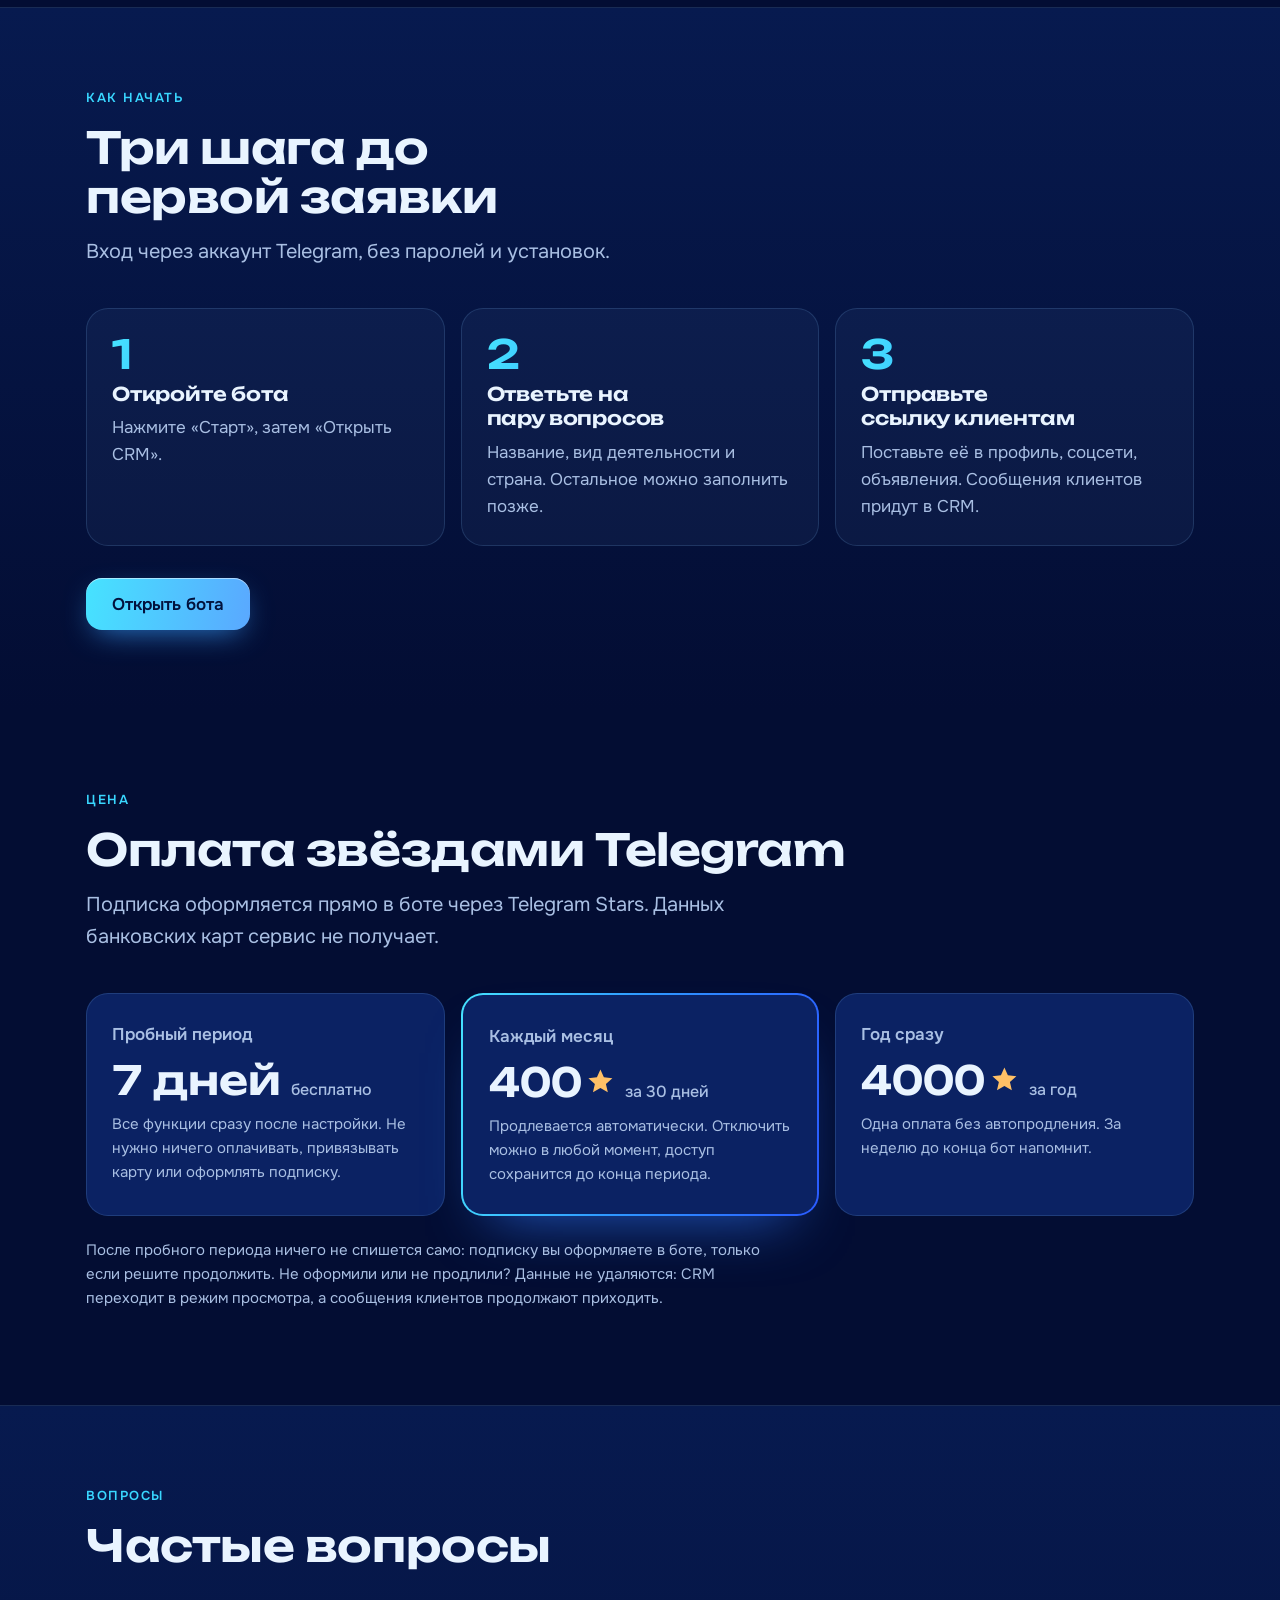
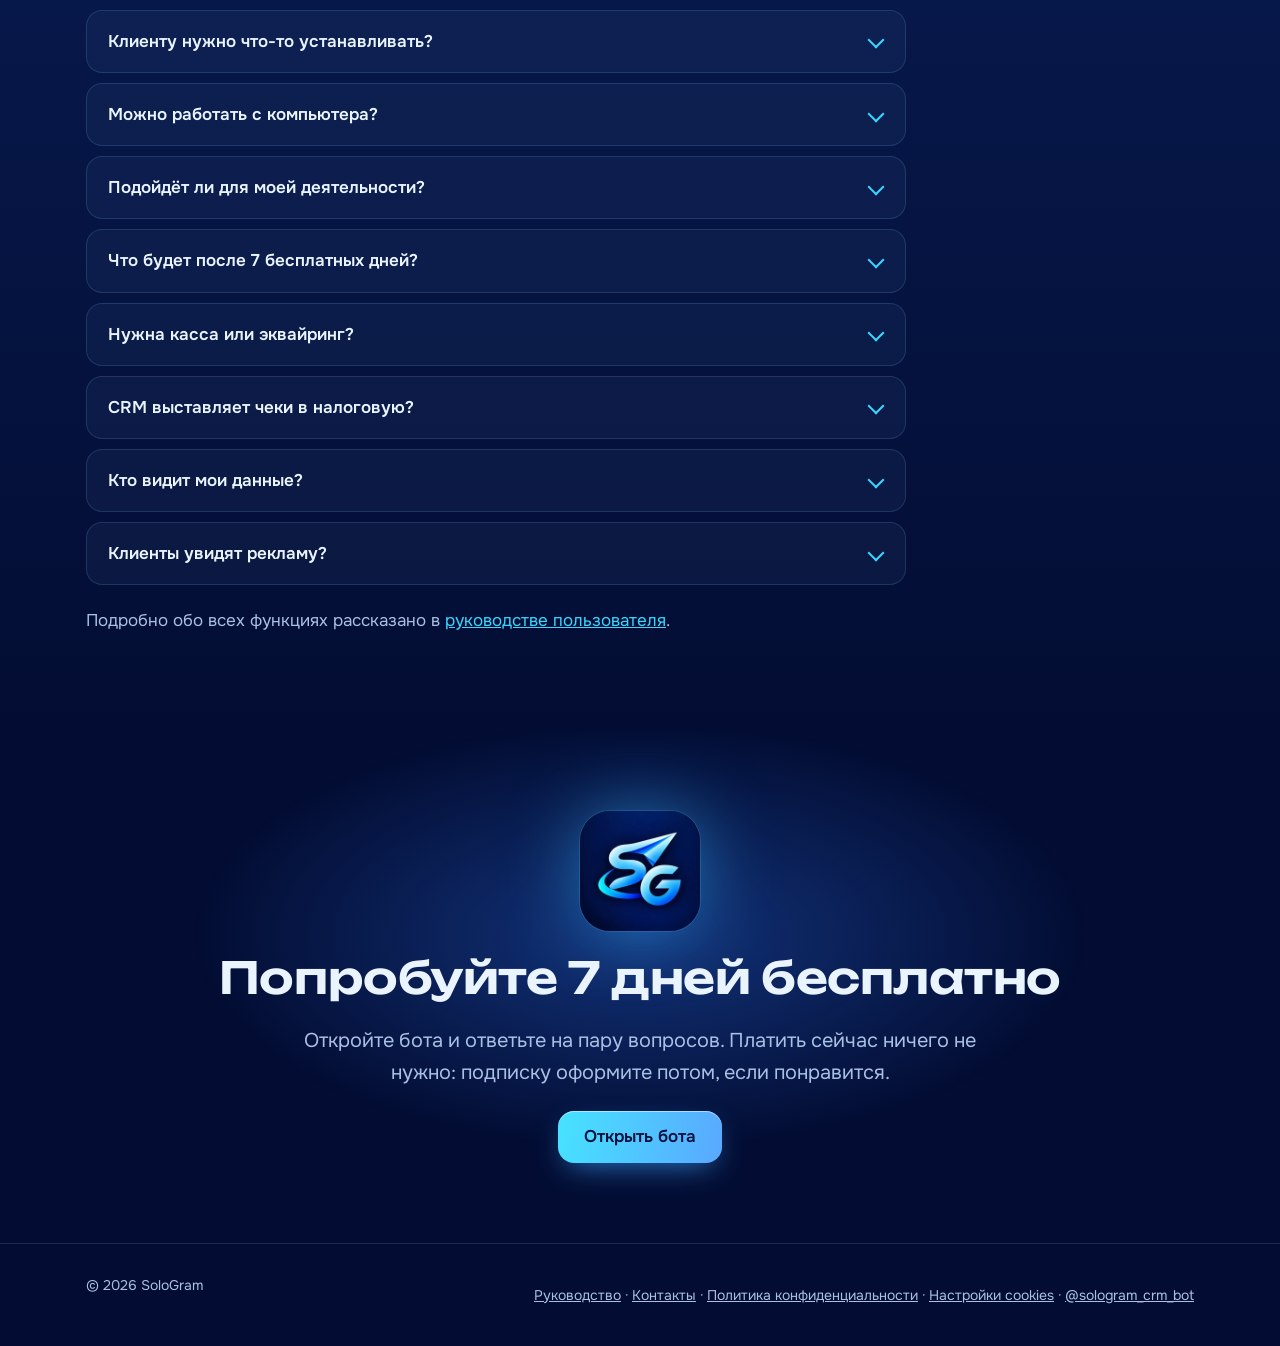
==== commit 856f62b0: "Restore website before landing page changes" ====
--- a/index.html
+++ b/index.html
@@ -4,7 +4,7 @@
 <meta charset="utf-8">
 <meta name="viewport" content="width=device-width, initial-scale=1, viewport-fit=cover">
 <title>SoloGram — CRM для самозанятых и малого бизнеса в Telegram</title>
-<meta name="description" content="CRM для самозанятых и малого бизнеса в Telegram: клиенты, переписка, записи, заказы, оплаты и напоминания о чеках и налогах в одном боте. Страны СНГ. 7 дней бесплатно.">
+<meta name="description" content="CRM для самозанятых и малого бизнеса в Telegram: клиенты, переписка, записи, заказы, оплаты и напоминания о чеках и налогах в одном боте. Беларусь, Россия, Казахстан и другие страны СНГ. 7 дней бесплатно.">
 <link rel="canonical" href="https://sologram.pro/">
 <link rel="alternate" hreflang="ru" href="https://sologram.pro/">
 <link rel="alternate" hreflang="x-default" href="https://sologram.pro/">
@@ -68,7 +68,7 @@
    "publisher": {
     "@id": "https://sologram.pro/#org"
    },
-   "description": "CRM для самозанятых и малого бизнеса в Telegram: клиенты, переписка, записи, заказы, оплаты и напоминания о чеках и налогах. Страны СНГ.",
+   "description": "CRM для самозанятых и малого бизнеса в Telegram: клиенты, переписка, записи, заказы, оплаты и напоминания о чеках и налогах. Беларусь, Россия и другие страны СНГ.",
    "offers": [
     {
      "@type": "Offer",
@@ -122,7 +122,7 @@
      "name": "Что будет после 7 бесплатных дней?",
      "acceptedAnswer": {
       "@type": "Answer",
-      "text": "Ничего не спишется: подписки нет, пока вы сами её не оформите. После пробного периода есть ещё 2 дня, когда всё работает как прежде. Если подписку не оформить, CRM переходит в режим просмотра. Сохраняется и работает: все данные (клиенты, история, записи, заказы, оплаты), чтение чатов, «Сводка», отметка чеков, счета и акты PDF, поддержка. Новые сообщения клиентов продолжают поступать в CRM. Становится недоступно: ответы клиентам, новые записи, заказы и заявки, отметка оплат, изменение данных и настроек. Онлайн-запись в боте закрывается, напоминания клиентам и автоответ не отправляются. Оформили подписку — всё снова работает сразу, с теми же данными."
+      "text": "Ничего не спишется: подписки нет, пока вы сами её не оформите. После пробного периода есть ещё 2 дня, когда всё работает как прежде. Если подписку не оформить, CRM переходит в режим просмотра. Сохраняется и работает: все данные (клиенты, история, записи, заказы, оплаты), чтение чатов, «Сводка», отметка чеков, счета и акты PDF, поддержка. Новые сообщения клиентов продолжают приходить в CRM, ни одно не потеряется. Становится недоступно: ответы клиентам, новые записи, заказы и заявки, отметка оплат, изменение данных и настроек. Онлайн-запись в боте закрывается, напоминания клиентам и автоответ не отправляются. Оформили подписку — всё снова работает сразу, с теми же данными."
      }
     },
     {
@@ -146,7 +146,7 @@
      "name": "Кто видит мои данные?",
      "acceptedAnswer": {
       "@type": "Answer",
-      "text": "Вход — через ваш аккаунт Telegram; сотрудников и общего доступа в CRM нет. Данные банковских карт и пароли от государственных сервисов не хранятся. Об обработке данных — в политике конфиденциальности."
+      "text": "Только вы. Вход через ваш аккаунт Telegram, общего доступа нет. Данные банковских карт и пароли от государственных сервисов не хранятся."
      }
     },
     {
@@ -209,7 +209,7 @@
   .btn svg { width: 22px; height: 22px; flex: none; }
   .btn.line { background: transparent; color: var(--sky); box-shadow: inset 0 0 0 1.5px var(--panel-line); }
   .btn.line:hover { box-shadow: inset 0 0 0 1.5px var(--cyan); }
-  .btn.sm { min-height: 44px; padding: 0 16px; font-size: 15px; border-radius: 12px; }
+  .btn.sm { min-height: 42px; padding: 0 16px; font-size: 15px; border-radius: 12px; }
 
   /* Header */
   header.top { position: sticky; top: env(safe-area-inset-top, 0px); z-index: 20; background: rgba(3, 13, 51, .78);
@@ -230,7 +230,7 @@
   .flight path { fill: none; stroke: url(#ribbon); stroke-width: 2.2; stroke-linecap: round; stroke-dasharray: 2600; stroke-dashoffset: 0; animation: fly 2.4s ease-out both; opacity: .55; }
   @keyframes fly { from { stroke-dashoffset: 2600; } to { stroke-dashoffset: 0; } }
   .hero .wrap { display: grid; gap: 48px; align-items: center; }
-  @media (min-width: 960px) { .hero { padding-block: 52px 64px; } .hero .wrap { grid-template-columns: minmax(0, 1.1fr) minmax(0, .9fr); } }
+  @media (min-width: 960px) { .hero { padding-block: 88px 104px; } .hero .wrap { grid-template-columns: minmax(0, 1.1fr) minmax(0, .9fr); } }
   .hero-copy { display: grid; gap: 22px; min-width: 0; }
   h1 .kicker { display: block; margin-bottom: 22px; font-family: var(--body); line-height: 1.4; }
   h1 { font-size: clamp(28px, 4vw, 46px); line-height: 1.06; letter-spacing: -.02em; }
@@ -239,20 +239,40 @@
   .facts li { font-size: 14px; color: var(--mist); padding: 7px 13px; border-radius: 999px; background: rgba(140, 200, 255, .07); box-shadow: inset 0 0 0 1px var(--panel-line); }
   .facts b { color: var(--sky); font-weight: 600; }
 
-  /* A real app screen makes the product visible before visitors scroll. */
-  .stage { justify-self: center; width: min(260px, 100%); margin: 0; }
-  .hero-screen { padding: 9px; border-radius: 32px; background: linear-gradient(160deg, #1c3a8a, #0a1847);
-    box-shadow: 0 36px 72px -28px rgba(0, 0, 0, .8), 0 0 0 1px rgba(140, 200, 255, .25), 0 0 90px -20px rgba(57, 160, 255, .4); }
-  .hero-screen img { width: 100%; height: auto; border-radius: 24px; }
-  .stage figcaption { margin-top: 14px; color: var(--mist); font-size: 14px; text-align: center; }
-  @media (max-width: 520px) { .flight { display: none; } .stage { width: min(260px, 100%); } }
-
-  section { padding-block: clamp(56px, 7vw, 80px); scroll-margin-top: 82px; }
+  /* Phone: a client writes, the CRM answers and plans the visit. */
+  .stage { position: relative; justify-self: center; width: min(340px, 100%); }
+  .phone { position: relative; border-radius: 42px; padding: 11px; background: linear-gradient(160deg, #1c3a8a, #0a1847);
+    box-shadow: 0 40px 80px -30px rgba(0, 0, 0, .8), 0 0 0 1px rgba(140, 200, 255, .25), 0 0 90px -20px rgba(57, 160, 255, .55); }
+  .screen { border-radius: 32px; overflow: hidden; background: #0e1c3d; color: #e9f4ff; font-size: 14px; line-height: 1.4; }
+  .chat-head { display: flex; align-items: center; gap: 10px; padding: 16px 16px 12px; background: #13254f; }
+  .chat-head img { width: 34px; height: 34px; border-radius: 50%; }
+  .chat-head b { display: block; font-size: 14px; }
+  .chat-head small { color: #8fa6cf; font-size: 12px; }
+  .msgs { display: grid; gap: 8px; padding: 14px 12px 16px; background: radial-gradient(120% 80% at 50% 0%, #142a5c, #0b1733); }
+  .msg { max-width: 84%; padding: 9px 12px; border-radius: 16px; font-size: 13.5px; }
+  .msg.in { justify-self: start; background: #1d3266; border-bottom-left-radius: 5px; }
+  .msg.out { justify-self: end; background: #2b6fe6; border-bottom-right-radius: 5px; }
+  .msg time { display: block; text-align: right; font-size: 11px; color: rgba(233, 244, 255, .55); margin-top: 2px; }
+  .card-msg { justify-self: start; width: 88%; background: #1d3266; border-radius: 16px; border-bottom-left-radius: 5px; overflow: hidden; font-size: 13px; }
+  .card-msg p { margin: 0; padding: 10px 12px 8px; }
+  .card-msg .kb { display: grid; grid-template-columns: 1fr 1fr; gap: 1px; background: rgba(140, 200, 255, .15); }
+  .card-msg .kb span { background: #213a74; text-align: center; padding: 8px; color: #7fd8ff; font-weight: 600; font-size: 12.5px; }
+  .compose { display: flex; align-items: center; gap: 8px; padding: 10px 12px 14px; background: #13254f; color: #6f86b3; font-size: 13px; }
+  .compose span { flex: 1; padding: 8px 12px; border-radius: 18px; background: #0b1733; }
+  .float { position: absolute; right: -18px; bottom: -22px; width: 210px; padding: 14px 15px; border-radius: 18px;
+    background: rgba(11, 34, 99, .92); backdrop-filter: blur(10px); -webkit-backdrop-filter: blur(10px);
+    box-shadow: 0 20px 40px -16px rgba(0, 0, 0, .7), inset 0 0 0 1px rgba(140, 200, 255, .25); font-size: 13px; animation: bob 6s ease-in-out infinite; }
+  .float .k { font-size: 11px; letter-spacing: .1em; text-transform: uppercase; color: var(--mist); }
+  .float .v { font: 600 22px/1.2 var(--display); margin: 4px 0 8px; font-variant-numeric: tabular-nums; color: var(--ok); transition: opacity .3s; }
+  .float .row { display: flex; justify-content: space-between; gap: 8px; color: var(--mist); padding-top: 6px; border-top: 1px solid var(--panel-line); }
+  .float .row + .row { margin-top: 6px; }
+  .dot { display: inline-block; width: 8px; height: 8px; border-radius: 50%; background: var(--ok); margin-right: 6px; vertical-align: 1px; }
+  .dot.w { background: var(--warn); }
+  @keyframes bob { 50% { transform: translateY(-8px); } }
+  @media (max-width: 520px) { .float { right: -4px; bottom: -40px; width: 190px; } .stage { margin-bottom: 36px; } .flight { display: none; } }
+
+  section { padding-block: 80px; }
   .band { background: linear-gradient(180deg, var(--ink-2), var(--ink)); border-top: 1px solid var(--panel-line); }
-
-  /* Keep the gallery and its following section visually connected. */
-  #screens { padding-bottom: clamp(40px, 5vw, 64px); }
-  #who { padding-top: clamp(40px, 5vw, 64px); }
 
   /* Who it is for */
   .who { display: grid; gap: 16px; }
@@ -281,7 +301,6 @@
   @media (min-width: 1040px) { .bento { grid-template-columns: repeat(3, minmax(0, 1fr)); } .bento .wide { grid-column: span 2; } }
   .bento article { display: grid; gap: 10px; align-content: start; padding: 26px; border-radius: var(--r); background: var(--panel); box-shadow: inset 0 0 0 1px var(--panel-line); min-width: 0; }
   .bento article p { margin: 0; color: var(--mist); }
-  .bento article:not(.wide) { background: rgba(11, 34, 99, .72); }
   .bento .wide { background: radial-gradient(90% 120% at 100% 0%, rgba(47, 123, 255, .35), transparent 60%), var(--panel); }
   .mini { display: grid; gap: 8px; margin-top: 10px; }
   .mini div { display: flex; justify-content: space-between; gap: 12px; padding: 10px 14px; border-radius: 12px; background: rgba(3, 13, 51, .55); font-size: 15px; }
@@ -322,32 +341,12 @@
 
   /* Final call */
   /* Real app screens: a row of phones, swiped on narrow screens. */
-  .shots { display: grid; grid-auto-flow: column; grid-auto-columns: minmax(260px, 1fr); gap: 20px; overflow-x: auto;
+  .shots { display: grid; grid-auto-flow: column; grid-auto-columns: minmax(220px, 1fr); gap: 20px; overflow-x: auto;
     scroll-snap-type: x mandatory; padding-bottom: 12px; margin: 0; }
-  .shots:focus-visible { outline-offset: 4px; }
   .shots figure { margin: 0; scroll-snap-align: start; display: grid; gap: 14px; align-content: start; }
   .shot { border-radius: 30px; padding: 8px; background: linear-gradient(160deg, #1c3a8a, #0a1847);
     box-shadow: 0 30px 60px -30px rgba(0, 0, 0, .8), 0 0 0 1px rgba(140, 200, 255, .25); }
   .shot img { width: 100%; height: auto; border-radius: 23px; }
-  .screen-viewer { width: min(640px, calc(100% - 24px)); max-width: none; max-height: calc(100% - 24px); padding: 16px; border: 1px solid var(--panel-line); border-radius: 20px; background: var(--ink-2); color: var(--sky); }
-  .screen-viewer::backdrop { background: rgba(0, 5, 25, .85); }
-  .screen-viewer header { position: sticky; top: -16px; z-index: 1; display: flex; justify-content: space-between; align-items: center; gap: 16px; padding: 12px 0; margin: -12px 0 12px; background: var(--ink-2); }
-  .screen-viewer h2 { font: 600 18px/1.3 var(--body); }
-  .screen-viewer button { min-height: 44px; padding: 0 16px; border: 1px solid var(--panel-line); border-radius: 12px; background: var(--panel); color: var(--sky); font: 600 16px/1 var(--body); cursor: pointer; }
-  .screen-viewer img { width: min(100%, 585px); height: auto; margin: auto; border-radius: 12px; }
-  .activity-demo { margin-top: clamp(42px, 6vw, 72px); display: grid; grid-template-columns: minmax(0, 1fr); gap: 28px; align-items: start; }
-  @media (min-width: 760px) { .activity-demo { grid-template-columns: minmax(0, 1fr) minmax(230px, 330px); gap: 56px; } }
-  .activity-demo h3 { margin-bottom: 12px; }
-  .activity-demo p { color: var(--mist); margin: 0 0 18px; max-width: 32em; }
-  .activity-picker { display: grid; gap: 8px; max-width: 380px; }
-  .activity-picker label { font-weight: 600; }
-  .activity-picker select { width: 100%; min-height: 48px; padding: 10px 14px; color: var(--sky); background: var(--panel); border: 1px solid var(--panel-line); border-radius: 12px; font: inherit; }
-  .activity-shots { display: grid; grid-template-columns: repeat(auto-fit, minmax(220px, 1fr)); gap: 16px; }
-  .activity-shots figure { margin: 0; display: grid; gap: 12px; align-content: start; }
-  .activity-shots figure[hidden] { display: none; }
-  .activity-shots .shot img { aspect-ratio: 390 / 510; object-fit: cover; object-position: top; }
-  .activity-shots figcaption { color: var(--mist); font-size: 15px; }
-  .activity-shots figcaption b { display: block; color: var(--sky); }
   .shots figcaption { color: var(--mist); font-size: 15px; }
   .shots figcaption b { display: block; color: var(--sky); font-weight: 600; }
   @media (max-width: 700px) { .shots { grid-auto-columns: 72%; } }
@@ -370,7 +369,7 @@
     padding: 12px max(12px, env(safe-area-inset-right, 0px)) calc(12px + env(safe-area-inset-bottom, 0px)) max(12px, env(safe-area-inset-left, 0px));
     background: linear-gradient(180deg, transparent, rgba(3, 13, 51, .95) 40%); }
   .sticky-cta .btn { width: 100%; }
-  @media (max-width: 899px) { html { scroll-padding-bottom: 100px; } .sticky-cta.show { display: block; } footer { padding-bottom: calc(96px + env(safe-area-inset-bottom, 0px)); } }
+  @media (max-width: 899px) { .sticky-cta.show { display: block; } footer { padding-bottom: calc(96px + env(safe-area-inset-bottom, 0px)); } }
 </style>
 </head>
 <body>
@@ -413,10 +412,26 @@
       </ul>
     </div>
 
-    <figure class="stage">
-      <div class="hero-screen"><img src="/img/demo/hero.jpg" width="390" height="844" fetchpriority="high" alt="Главная CRM: задачи на сегодня и чаты с клиентами"></div>
-      <figcaption>Экран приложения с тестовыми данными</figcaption>
-    </figure>
+    <div class="stage" aria-hidden="true">
+      <div class="phone">
+        <div class="screen">
+          <div class="chat-head"><img src="/img/logo-128.webp" width="34" height="34" alt=""><div><b>Студия «Лето»</b><small>ответы через бота SoloGram</small></div></div>
+          <div class="msgs">
+            <div class="msg in">Здравствуйте! Можно на пятницу после обеда?<time>13:02</time></div>
+            <div class="msg out">Да, есть 15:00 и 16:30. Записать?<time>13:05</time></div>
+            <div class="msg in">Давайте на 15:00<time>13:06</time></div>
+            <div class="card-msg"><p>Вы записаны: <b>пт, 30 октября, 15:00</b>. Накануне напомним.</p><div class="kb"><span>Перенести</span><span>Отменить</span></div></div>
+          </div>
+          <div class="compose"><span>Сообщение</span></div>
+        </div>
+      </div>
+      <div class="float">
+        <div class="k">Заработано сегодня</div>
+        <div class="v" id="earned" data-alt="+ 240 BYN|+ 45 000 ₸">+ 7 500 ₽</div>
+        <div class="row"><span><i class="dot"></i>Визиты оплачены</span><span>5/6</span></div>
+        <div class="row"><span><i class="dot w"></i>Чеки к выставлению</span><span>1</span></div>
+      </div>
+    </div>
   </div>
 </section>
 
@@ -425,28 +440,13 @@
     <div class="head">
       <span class="eyebrow">Приложение</span>
       <h2>Так выглядит CRM в Telegram</h2>
-      <p class="lead">Экраны с тестовыми данными. Нажмите на изображение, чтобы увеличить его.</p>
-    </div>
-    <div class="shots" tabindex="0" role="region" aria-label="Экраны приложения; прокрутите для просмотра">
-      <figure><a class="shot" href="/img/app/calendar.webp" aria-label="Открыть полный экран записей"><img src="/img/app/calendar.webp" width="585" height="1200" alt="Календарь записей на день со свободными окнами" loading="lazy"></a><figcaption><b>Записи</b>Календарь дня, свободные окна и загрузка</figcaption></figure>
-      <figure><a class="shot" href="/img/app/customer.webp" aria-label="Открыть полный экран карточки клиента"><img src="/img/app/customer.webp" width="585" height="1200" alt="Карточка клиента с визитами, заказами и оплатами" loading="lazy"></a><figcaption><b>Клиент</b>Контакты, визиты, заказы и оплаты в одной карточке</figcaption></figure>
-      <figure><a class="shot" href="/img/app/summary.webp" aria-label="Открыть полный экран сводки"><img src="/img/app/summary.webp" width="585" height="1200" alt="Сводка: оплаты, средний чек и доход по услугам" loading="lazy"></a><figcaption><b>Сводка</b>Оплаты, средний чек, доход по услугам и расходы</figcaption></figure>
-    </div>
-    <div class="activity-demo">
-      <div><h3>Примеры для вашего дела</h3><p>Выберите направление и посмотрите, как могут выглядеть услуги и товары в CRM. Все названия и цены вымышлены.</p><div class="activity-picker"><label for="activity-choice">Вид деятельности</label><select id="activity-choice"><option value="services">Услуги</option><option value="beauty">Красота и уход</option><option value="repair">Ремонт</option><option value="consulting">Консультации</option><option value="education">Обучение</option><option value="online_services">Онлайн-услуги</option><option value="sales">Продажа товаров</option><option value="photo_video">Фото и видео</option><option value="it_digital">IT и digital</option><option value="rental">Аренда</option><option value="handmade">Изделия ручной работы</option><option value="home_services">Бытовые услуги</option><option value="other">Другое</option></select></div></div>
-      <div class="activity-shots"><figure data-activity="services"><a class="shot" href="/img/demo/services.jpg" aria-label="Увеличить пример: Услуги"><img src="/img/demo/services.jpg" width="390" height="844" alt="Пример каталога CRM: Услуги" loading="lazy"></a><figcaption><b>Услуги</b>Вымышленные услуги и товары в CRM</figcaption></figure>
-      <figure data-activity="beauty"><a class="shot" href="/img/demo/beauty.jpg" aria-label="Увеличить пример: Красота и уход"><img src="/img/demo/beauty.jpg" width="390" height="844" alt="Пример каталога CRM: Красота и уход" loading="lazy"></a><figcaption><b>Красота и уход</b>Вымышленные услуги и товары в CRM</figcaption></figure>
-      <figure data-activity="repair"><a class="shot" href="/img/demo/repair.jpg" aria-label="Увеличить пример: Ремонт"><img src="/img/demo/repair.jpg" width="390" height="844" alt="Пример каталога CRM: Ремонт" loading="lazy"></a><figcaption><b>Ремонт</b>Вымышленные услуги и товары в CRM</figcaption></figure>
-      <figure data-activity="consulting"><a class="shot" href="/img/demo/consulting.jpg" aria-label="Увеличить пример: Консультации"><img src="/img/demo/consulting.jpg" width="390" height="844" alt="Пример каталога CRM: Консультации" loading="lazy"></a><figcaption><b>Консультации</b>Вымышленные услуги и товары в CRM</figcaption></figure>
-      <figure data-activity="education"><a class="shot" href="/img/demo/education.jpg" aria-label="Увеличить пример: Обучение"><img src="/img/demo/education.jpg" width="390" height="844" alt="Пример каталога CRM: Обучение" loading="lazy"></a><figcaption><b>Обучение</b>Вымышленные услуги и товары в CRM</figcaption></figure>
-      <figure data-activity="online_services"><a class="shot" href="/img/demo/online_services.jpg" aria-label="Увеличить пример: Онлайн-услуги"><img src="/img/demo/online_services.jpg" width="390" height="844" alt="Пример каталога CRM: Онлайн-услуги" loading="lazy"></a><figcaption><b>Онлайн-услуги</b>Вымышленные услуги и товары в CRM</figcaption></figure>
-      <figure data-activity="sales"><a class="shot" href="/img/demo/sales.jpg" aria-label="Увеличить пример: Продажа товаров"><img src="/img/demo/sales.jpg" width="390" height="844" alt="Пример каталога CRM: Продажа товаров" loading="lazy"></a><figcaption><b>Продажа товаров</b>Вымышленные услуги и товары в CRM</figcaption></figure>
-      <figure data-activity="photo_video"><a class="shot" href="/img/demo/photo_video.jpg" aria-label="Увеличить пример: Фото и видео"><img src="/img/demo/photo_video.jpg" width="390" height="844" alt="Пример каталога CRM: Фото и видео" loading="lazy"></a><figcaption><b>Фото и видео</b>Вымышленные услуги и товары в CRM</figcaption></figure>
-      <figure data-activity="it_digital"><a class="shot" href="/img/demo/it_digital.jpg" aria-label="Увеличить пример: IT и digital"><img src="/img/demo/it_digital.jpg" width="390" height="844" alt="Пример каталога CRM: IT и digital" loading="lazy"></a><figcaption><b>IT и digital</b>Вымышленные услуги и товары в CRM</figcaption></figure>
-      <figure data-activity="rental"><a class="shot" href="/img/demo/rental.jpg" aria-label="Увеличить пример: Аренда"><img src="/img/demo/rental.jpg" width="390" height="844" alt="Пример каталога CRM: Аренда" loading="lazy"></a><figcaption><b>Аренда</b>Вымышленные услуги и товары в CRM</figcaption></figure>
-      <figure data-activity="handmade"><a class="shot" href="/img/demo/handmade.jpg" aria-label="Увеличить пример: Изделия ручной работы"><img src="/img/demo/handmade.jpg" width="390" height="844" alt="Пример каталога CRM: Изделия ручной работы" loading="lazy"></a><figcaption><b>Изделия ручной работы</b>Вымышленные услуги и товары в CRM</figcaption></figure>
-      <figure data-activity="home_services"><a class="shot" href="/img/demo/home_services.jpg" aria-label="Увеличить пример: Бытовые услуги"><img src="/img/demo/home_services.jpg" width="390" height="844" alt="Пример каталога CRM: Бытовые услуги" loading="lazy"></a><figcaption><b>Бытовые услуги</b>Вымышленные услуги и товары в CRM</figcaption></figure>
-      <figure data-activity="other"><a class="shot" href="/img/demo/other.jpg" aria-label="Увеличить пример: Другое"><img src="/img/demo/other.jpg" width="390" height="844" alt="Пример каталога CRM: Другое" loading="lazy"></a><figcaption><b>Другое</b>Вымышленные услуги и товары в CRM</figcaption></figure></div>
+      <p class="lead">Настоящие экраны приложения, заполненные тестовыми данными. Открываются кнопкой «Открыть CRM» в боте на телефоне и компьютере.</p>
+    </div>
+    <div class="shots">
+      <figure><div class="shot"><img src="/img/app/home.webp" width="585" height="1200" alt="Главная: что требует внимания сегодня и список чатов" loading="lazy"></div><figcaption><b>Главная</b>Что требует внимания сегодня и все чаты с клиентами</figcaption></figure>
+      <figure><div class="shot"><img src="/img/app/calendar.webp" width="585" height="1200" alt="Календарь записей на день со свободными окнами" loading="lazy"></div><figcaption><b>Записи</b>Календарь дня, свободные окна и загрузка</figcaption></figure>
+      <figure><div class="shot"><img src="/img/app/customer.webp" width="585" height="1200" alt="Карточка клиента с визитами, заказами и оплатами" loading="lazy"></div><figcaption><b>Клиент</b>Контакты, визиты, заказы и оплаты в одной карточке</figcaption></figure>
+      <figure><div class="shot"><img src="/img/app/summary.webp" width="585" height="1200" alt="Сводка: оплаты, средний чек и доход по услугам" loading="lazy"></div><figcaption><b>Сводка</b>Оплаты, средний чек, доход по услугам и расходы</figcaption></figure>
     </div>
   </div>
 </section>
@@ -462,19 +462,19 @@
       <article>
         <div class="glyph"><svg viewBox="0 0 24 24" fill="none" stroke="currentColor" stroke-width="2.2" stroke-linecap="round" stroke-linejoin="round"><rect x="3" y="4" width="18" height="17" rx="3"/><path d="M3 9h18M8 2v4M16 2v4"/></svg></div>
         <h3>Услуги по записи</h3>
-        <p>Для мастеров, специалистов и преподавателей, которые работают по расписанию.</p>
+        <p>Календарь со свободными окнами, напоминания клиентам, онлайн-запись в боте, абонементы и групповые занятия.</p>
         <div class="tags"><span>красота</span><span>здоровье</span><span>обучение</span><span>консультации</span><span>фото</span></div>
       </article>
       <article>
         <div class="glyph"><svg viewBox="0 0 24 24" fill="none" stroke="currentColor" stroke-width="2.2" stroke-linecap="round" stroke-linejoin="round"><path d="M6 2l-2 4v14a2 2 0 002 2h12a2 2 0 002-2V6l-2-4z"/><path d="M4 6h16M16 10a4 4 0 01-8 0"/></svg></div>
         <h3>Товары и заказы</h3>
-        <p>Для тех, кто принимает заказы на товары или ведёт проекты для клиентов.</p>
+        <p>Заявки, сделки по этапам, заказы с позициями, предоплата и остаток, сроки и долги.</p>
         <div class="tags"><span>изделия</span><span>ремонт</span><span>IT</span><span>проекты</span></div>
       </article>
       <article>
         <div class="glyph"><svg viewBox="0 0 24 24" fill="none" stroke="currentColor" stroke-width="2.2" stroke-linecap="round" stroke-linejoin="round"><path d="M3 10l9-7 9 7v10a1 1 0 01-1 1H4a1 1 0 01-1-1z"/><path d="M9 21v-9h6v9"/></svg></div>
         <h3>Аренда</h3>
-        <p>Для посуточной и долгосрочной аренды квартир, техники и вещей.</p>
+        <p>Свой календарь у каждого объекта, брони на несколько дней с ценой за сутки, неделю или месяц, залог отдельно от оплаты.</p>
         <div class="tags"><span>квартиры</span><span>техника</span><span>вещи</span></div>
       </article>
     </div>
@@ -486,12 +486,14 @@
     <div class="head">
       <span class="eyebrow">Один день</span>
       <h2>Бот помнит за вас</h2>
-      <p class="lead">Вы работаете с клиентами, а SoloGram помогает следить за сообщениями, визитами и чеками.</p>
+      <p class="lead">Вы работаете с клиентами, а SoloGram следит, чтобы ничего не потерялось: ни сообщение, ни визит, ни чек.</p>
     </div>
     <ol class="day">
-      <li><time>09:00</time><i class="pin"></i><div><b>Клиент пишет боту по вашей ссылке</b><span>Сообщение приходит в CRM, вам — уведомление. Первое сообщение нового клиента создаёт заявку; для постоянного клиента открывается чат.</span></div></li>
-      <li><time>11:00</time><i class="pin"></i><div><b>Забыли ответить</b><span>Прочитали и не ответили — через 2 часа бот напомнит, с учётом ночного времени и тихих часов.</span></div></li>
-      <li><time>15:00</time><i class="pin"></i><div><b>Визит</b><span>После подтверждения клиент получает сообщение о записи; напоминание отправляется по вашим настройкам. После визита вы отмечаете «Пришли» и оплату.</span></div></li>
+      <li><time>09:00</time><i class="pin"></i><div><b>Клиент пишет боту по вашей ссылке</b><span>Сообщение приходит в CRM, вам — уведомление. Заявка создаётся сама.</span></div></li>
+      <li><time>11:00</time><i class="pin"></i><div><b>Забыли ответить</b><span>Прочитали и не ответили — через 2 часа бот напомнит. Ночью не беспокоит.</span></div></li>
+      <li><time>12:00</time><i class="pin"></i><div><b>Напоминание о чеках</b><span>После каждой оплаты CRM напоминает выставить чек и присылает список одним сообщением в 12:00, 16:00 и 20:00. Чек вы выставляете сами в налоговом сервисе, затем отмечаете его в CRM.</span></div></li>
+      <li><time>15:00</time><i class="pin"></i><div><b>Визит</b><span>Клиент получил «Вы записаны» и напоминание накануне. После визита вы отмечаете «Пришли» и оплату.</span></div></li>
+      <li><time>20:00</time><i class="pin"></i><div><b>Итоги дня</b><span>Бот присылает визиты дня без отметки с кнопкой «Все пришли» и напоминает клиентам о завтрашних записях.</span></div></li>
     </ol>
   </div>
 </section>
@@ -514,7 +516,7 @@
       </article>
       <article>
         <h3>Все чаты в одном месте</h3>
-        <p>Отвечайте текстом и фотографиями, используйте быстрые ответы. Голосовые, видео и документы клиентов открываются в CRM. С Telegram Business сюда попадает и переписка из личных сообщений.</p>
+        <p>Ответ уходит клиенту в Telegram. Быстрые ответы, фото, голосовые. С Telegram Business переписка из личных сообщений тоже попадает в CRM.</p>
       </article>
       <article>
         <h3>Онлайн-запись в боте</h3>
@@ -522,13 +524,13 @@
       </article>
       <article>
         <h3>Заказы и оплаты</h3>
-        <p>Наличные, карта или перевод: вы отмечаете оплату, CRM считает остаток и долги. Суммы — в валюте вашей страны. Возвраты, счёт и акт в PDF.</p>
+        <p>Наличные, карта или перевод: вы отмечаете оплату, CRM считает остаток и долги. Суммы в валюте вашей страны: рубли, тенге, сумы, сомы, сомони, драмы, манаты, леи, лари. Возвраты, счёт и акт в PDF.</p>
       </article>
       <article>
         <h3>Напоминания о чеках и налоговых сроках</h3>
         <p>SoloGram помогает учитывать доходы и не забывать о необходимых действиях. Чеки вы выставляете самостоятельно в официальном налоговом сервисе своей страны.</p>
-        <div class="chk"><span>НПД: Россия до 28-го</span><span>НПД: Беларусь до 22-го</span><span>Другой режим: свой срок и ставка</span></div>
-        <p>Для своего режима укажите срок уплаты и, по желанию, ставку. Бот напомнит об уплате и покажет доход; если указана ставка — примерную сумму налога.</p>
+        <div class="chk"><span>Уплата налога: Россия до 28-го</span><span>Беларусь до 22-го</span><span>Другие страны: свой режим, срок и ставка</span></div>
+        <p>Работаете в другой стране или как ИП? При настройке укажите свой налоговый режим, до какого числа платить и, по желанию, ставку. Бот напомнит заранее и покажет доход за период и примерную сумму налога.</p>
       </article>
       <article class="wide">
         <h3>«Сводка» показывает, на чём вы зарабатываете</h3>
@@ -547,7 +549,7 @@
     <div class="head">
       <span class="eyebrow">Как начать</span>
       <h2>Три шага до первой заявки</h2>
-      <p class="lead">Вход через аккаунт Telegram, без паролей и установок. После обязательной настройки начнутся 7 бесплатных дней; автоматически ничего не спишется.</p>
+      <p class="lead">Вход через аккаунт Telegram, без паролей и установок.</p>
     </div>
     <ol class="steps">
       <li><h3>Откройте бота</h3><span>Нажмите «Старт», затем «Открыть CRM».</span></li>
@@ -569,7 +571,7 @@
       <div class="price">
         <div class="t">Пробный период</div>
         <div class="v">7 дней <small>бесплатно</small></div>
-        <p>Начинается после обязательной настройки и предоставляется один раз на аккаунт Telegram. Оплачивать или оформлять подписку не нужно.</p>
+        <p>Все функции сразу после настройки. Не нужно ничего оплачивать, привязывать карту или оформлять подписку.</p>
       </div>
       <div class="price main">
         <div class="t">Каждый месяц</div>
@@ -608,13 +610,13 @@
       </div></details>
       <details><summary>Что будет после 7 бесплатных дней?</summary><div class="ans">
         <p>Ничего не спишется: подписки нет, пока вы сами её не оформите. После пробного периода есть ещё 2 дня, когда всё работает как прежде. Если подписку не оформить, CRM переходит в режим просмотра.</p>
-        <p><b>Сохраняется и работает:</b> все данные (клиенты, история, записи, заказы, оплаты), чтение чатов, «Сводка», отметка чеков, счета и акты PDF, поддержка. Новые сообщения клиентов продолжают поступать в CRM.</p>
+        <p><b>Сохраняется и работает:</b> все данные (клиенты, история, записи, заказы, оплаты), чтение чатов, «Сводка», отметка чеков, счета и акты PDF, поддержка. Новые сообщения клиентов продолжают приходить в CRM, ни одно не потеряется.</p>
         <p><b>Становится недоступно:</b> ответы клиентам, новые записи, заказы и заявки, отметка оплат, изменение данных и настроек. Онлайн-запись в боте закрывается, напоминания клиентам и автоответ не отправляются.</p>
         <p>Оформили подписку — всё снова работает сразу, с теми же данными.</p>
       </div></details>
       <details><summary>Нужна касса или эквайринг?</summary><p>Нет. Деньги вы принимаете как обычно и отмечаете оплату в CRM.</p></details>
       <details><summary>CRM выставляет чеки в налоговую?</summary><p>Нет. Она напоминает выставить чек и хранит отметки. Сам чек вы выставляете в «Мой налог» (Россия), в сервисе МНС (Беларусь) или в налоговом сервисе своей страны.</p></details>
-      <details><summary>Кто видит мои данные?</summary><p>Вход — через ваш аккаунт Telegram; сотрудников и общего доступа в CRM нет. Данные банковских карт и пароли от государственных сервисов не хранятся. Об обработке данных — в <a href="/privacy.html">политике конфиденциальности</a>.</p></details>
+      <details><summary>Кто видит мои данные?</summary><p>Только вы. Вход через ваш аккаунт Telegram, общего доступа нет. Данные банковских карт и пароли от государственных сервисов не хранятся.</p></details>
       <details><summary>Клиенты увидят рекламу?</summary><p>Нет. Бот не делает рассылок и не пишет клиентам от себя: только ваши ответы и сообщения, которые вы включили, например напоминания о записи. Клиент видит чат с вами, свои записи и заказы. О SoloGram ему говорит только описание бота и справка /help, которую он открывает сам: там одна строка для тех, кто захочет такую же CRM.</p></details>
     </div>
     <p class="faq-more">Подробно обо всех функциях рассказано в <a href="/guide.html">руководстве пользователя</a>.</p>
@@ -639,11 +641,6 @@
 </footer>
 
 <div class="sticky-cta" id="sticky-cta"><a class="btn" href="https://t.me/sologram_crm_bot?start=site" data-goal="open_bot" rel="noopener">Открыть бота · 7 дней бесплатно</a></div>
-
-<dialog class="screen-viewer" id="screen-viewer" aria-labelledby="screen-viewer-title">
-  <header><h2 id="screen-viewer-title">Экран приложения</h2><button type="button" id="screen-viewer-close">Закрыть</button></header>
-  <img id="screen-viewer-image" alt="" width="585" height="1200">
-</dialog>
 
 <script>
   (function () {
@@ -653,31 +650,20 @@
       var a = e.target.closest && e.target.closest("[data-goal]");
       if (a && YM_ID && typeof window.ym === "function") window.ym(YM_ID, "reachGoal", a.getAttribute("data-goal"));
     });
-    var viewer = document.getElementById("screen-viewer");
-    var viewerImage = document.getElementById("screen-viewer-image");
-    var viewerTitle = document.getElementById("screen-viewer-title");
-    var viewerClose = document.getElementById("screen-viewer-close");
-    if (viewer && typeof viewer.showModal === "function") {
-      document.querySelectorAll(".shots, .activity-shots").forEach(function (gallery) { gallery.addEventListener("click", function (event) {
-        var link = event.target.closest("a.shot");
-        if (!link || event.defaultPrevented || event.button !== 0 || event.ctrlKey || event.metaKey || event.shiftKey || event.altKey) return;
-        var image = link.querySelector("img");
-        if (!image) return;
-        event.preventDefault();
-        viewerImage.src = link.href;
-        viewerImage.alt = image.alt;
-        viewerTitle.textContent = link.closest("figure").querySelector("figcaption b").textContent;
-        viewer.showModal();
-        viewerClose.focus();
-      }); });
-      viewerClose.addEventListener("click", function () { viewer.close(); });
-    }
-    var activityChoice = document.getElementById("activity-choice");
-    if (activityChoice) {
-      var activityFigures = document.querySelectorAll(".activity-shots figure");
-      function showActivity() { activityFigures.forEach(function (figure) { figure.hidden = figure.dataset.activity !== activityChoice.value; }); }
-      activityChoice.addEventListener("change", showActivity);
-      showActivity();
+    // The phone's earnings card shows the currencies in turn: RUB at rest, then BYN and KZT.
+    var earned = document.getElementById("earned");
+    if (earned && !window.matchMedia("(prefers-reduced-motion: reduce)").matches) {
+      setInterval(function () {
+        earned.style.opacity = 0;
+        setTimeout(function () {
+          var rest = earned.getAttribute("data-alt").split("|");
+          var next = rest.shift();
+          rest.push(earned.textContent);
+          earned.setAttribute("data-alt", rest.join("|"));
+          earned.textContent = next;
+          earned.style.opacity = 1;
+        }, 300);
+      }, 3500);
     }
     var hero = document.getElementById("hero-cta"), bar = document.getElementById("sticky-cta");
     if (hero && bar && "IntersectionObserver" in window) {
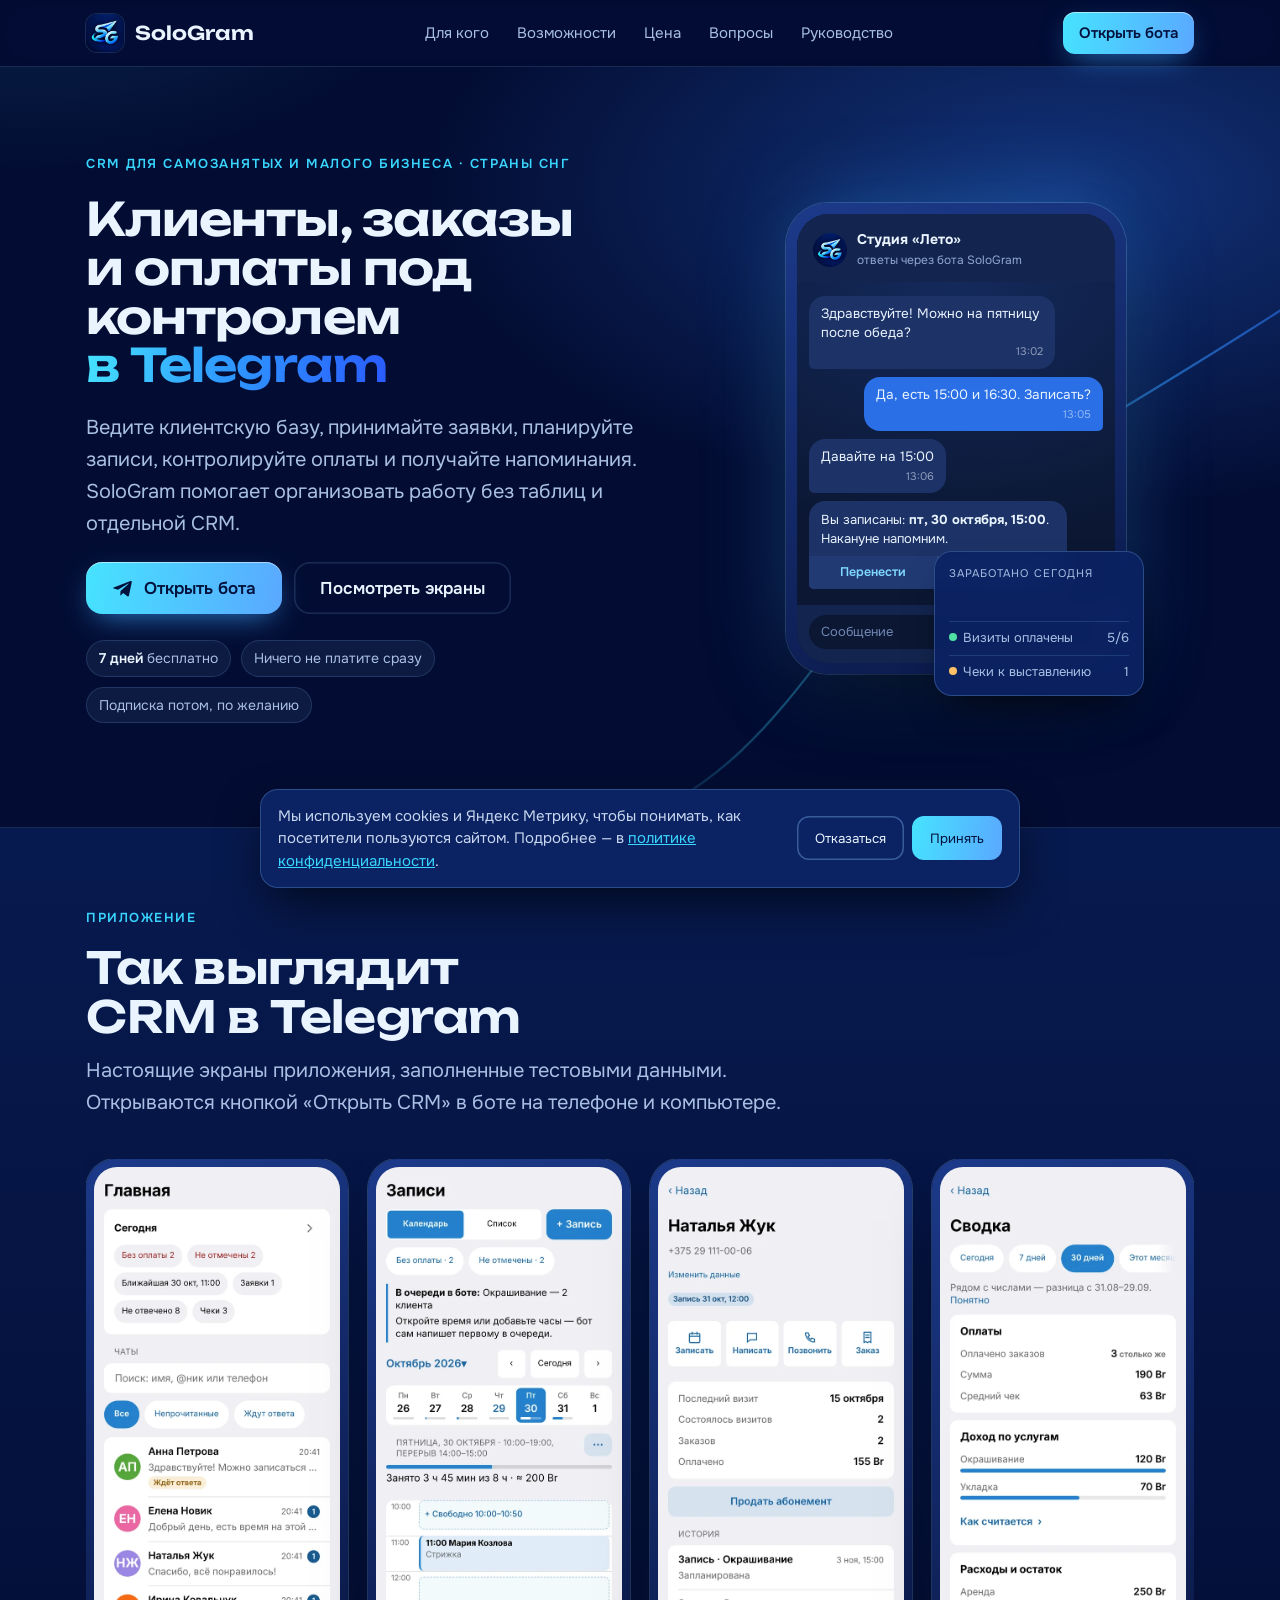
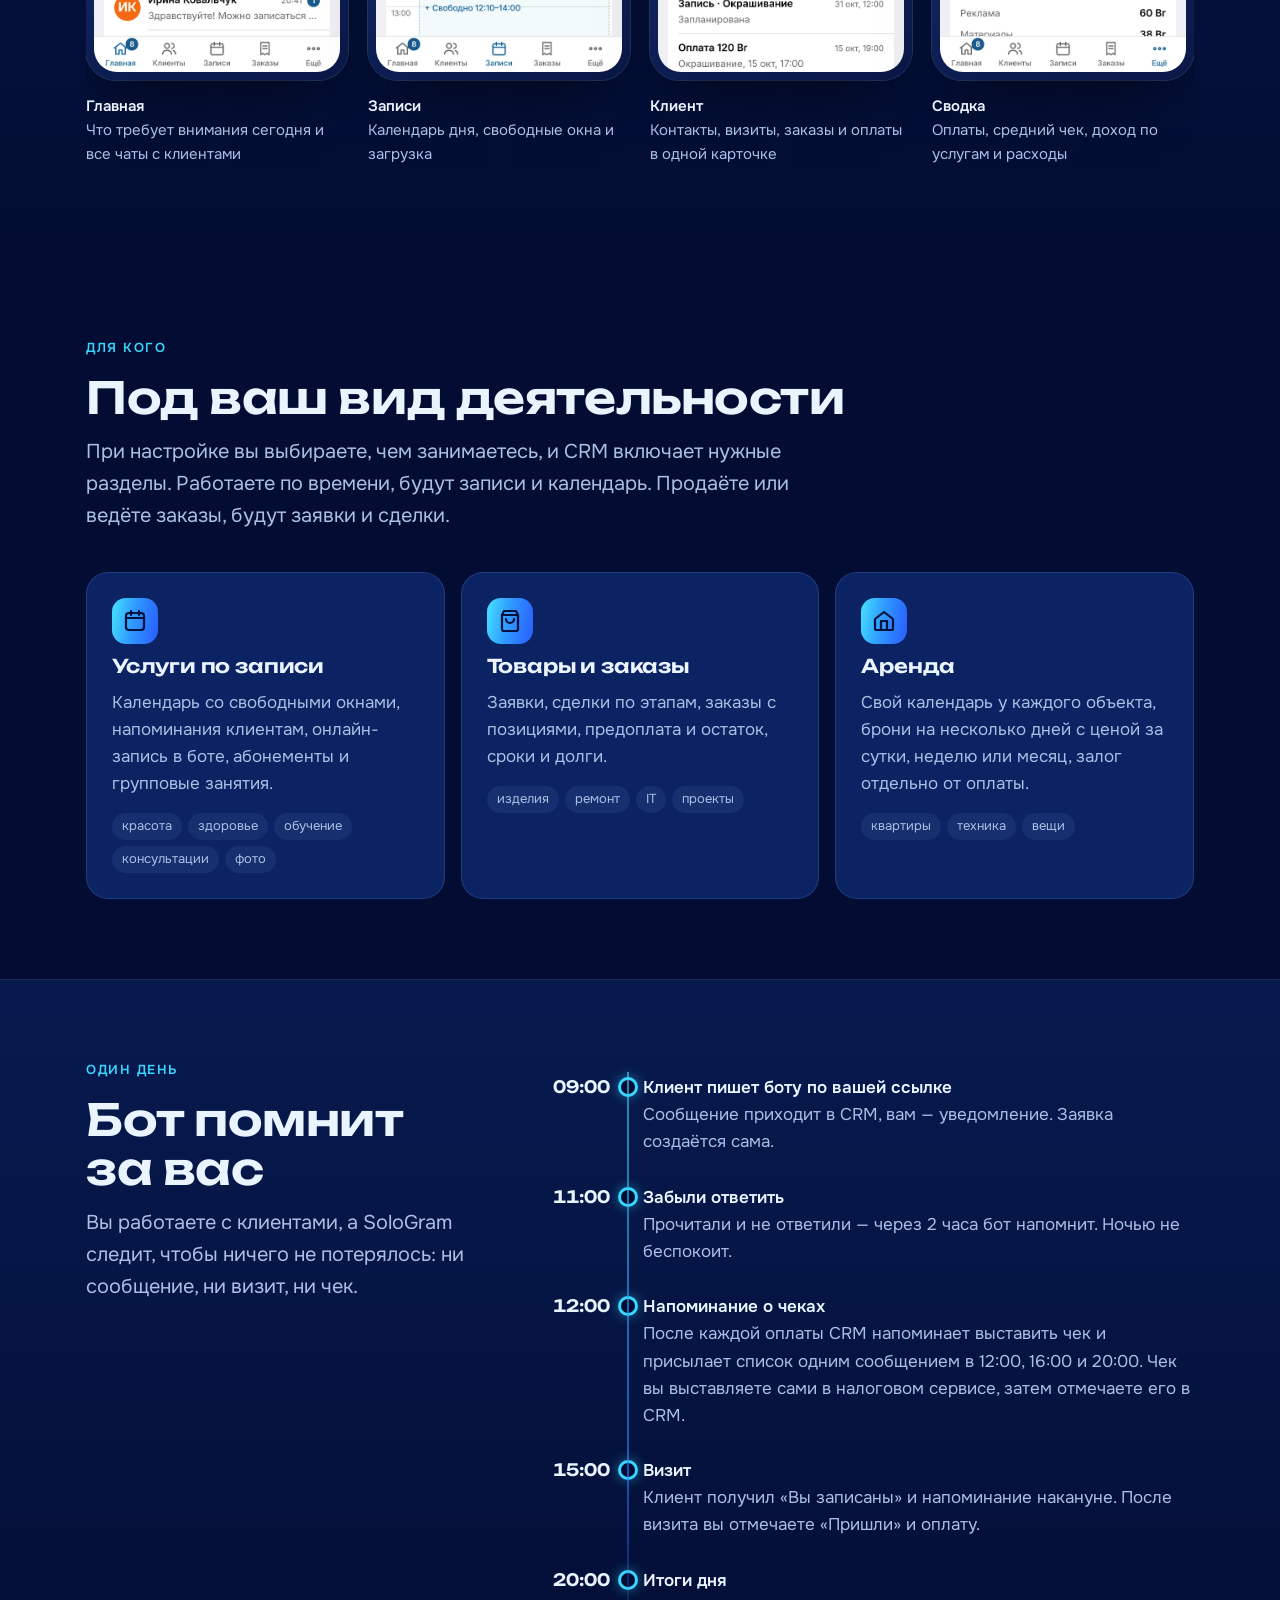
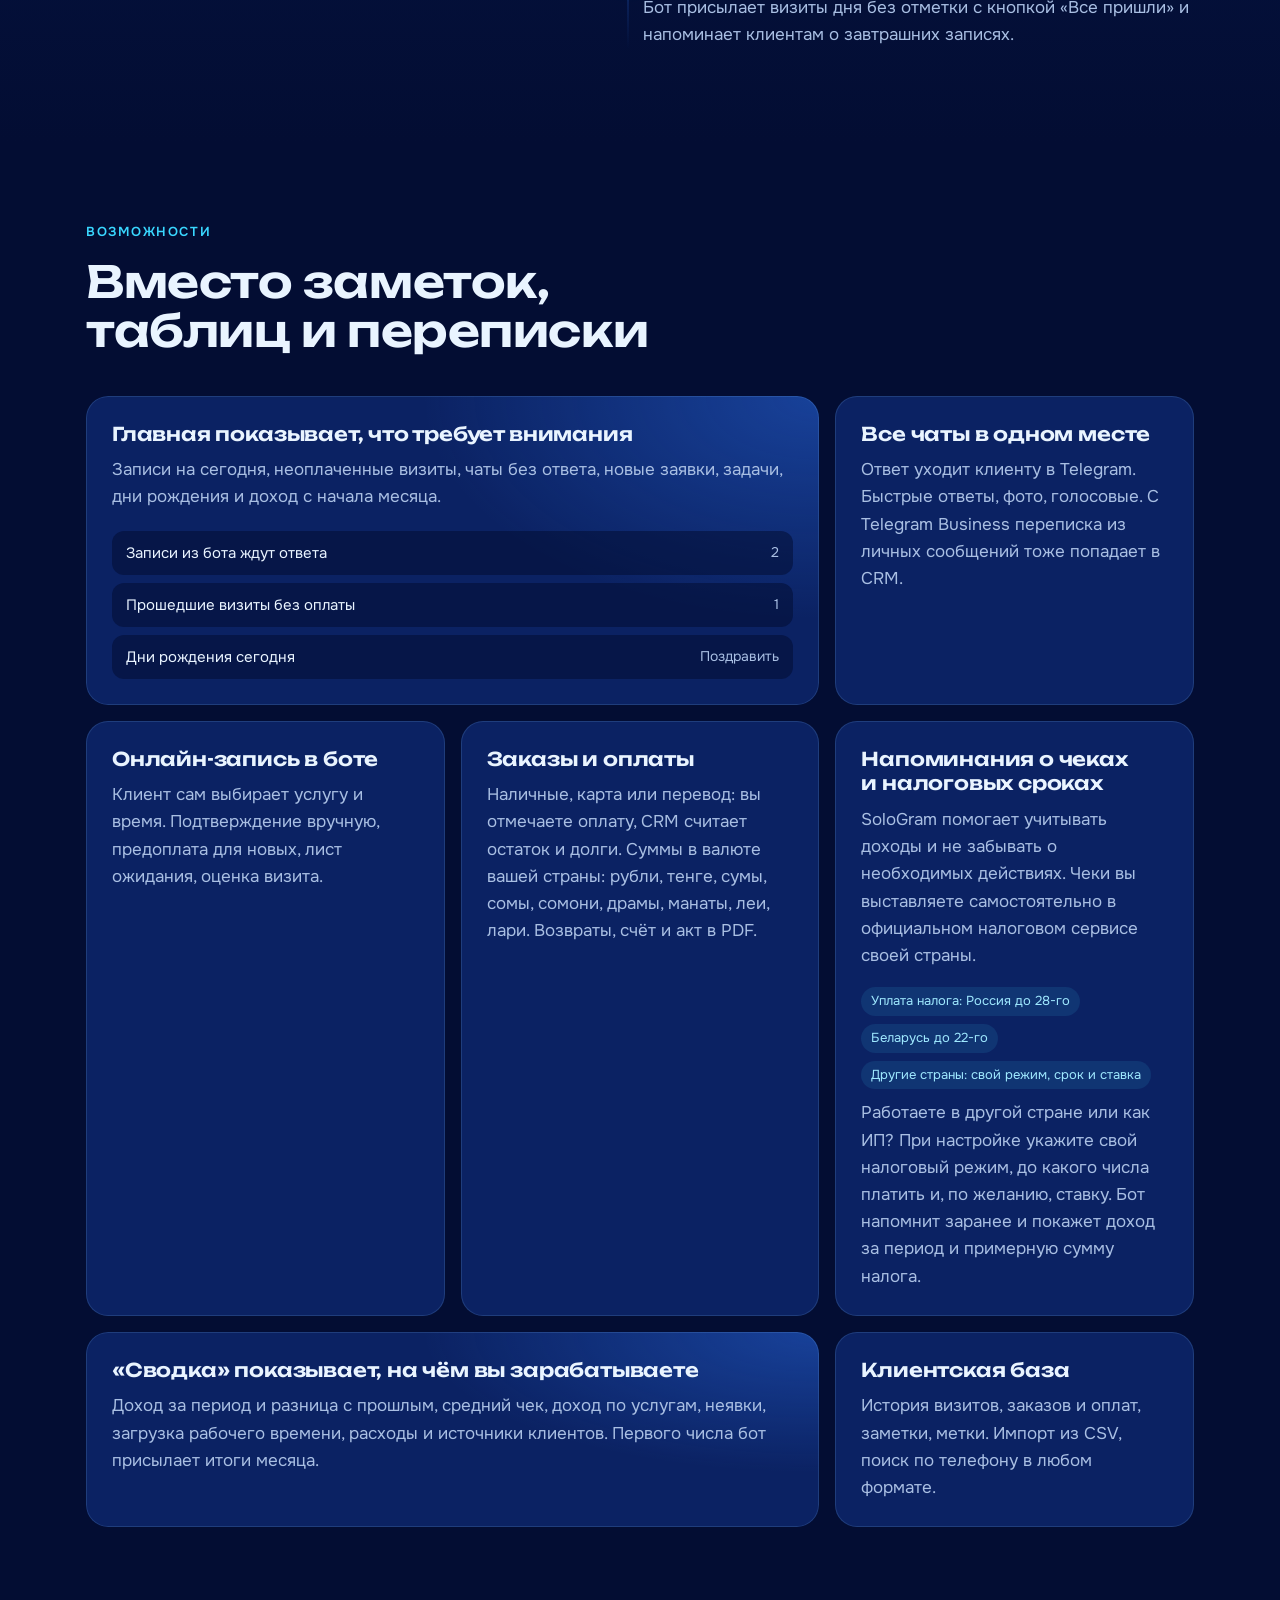
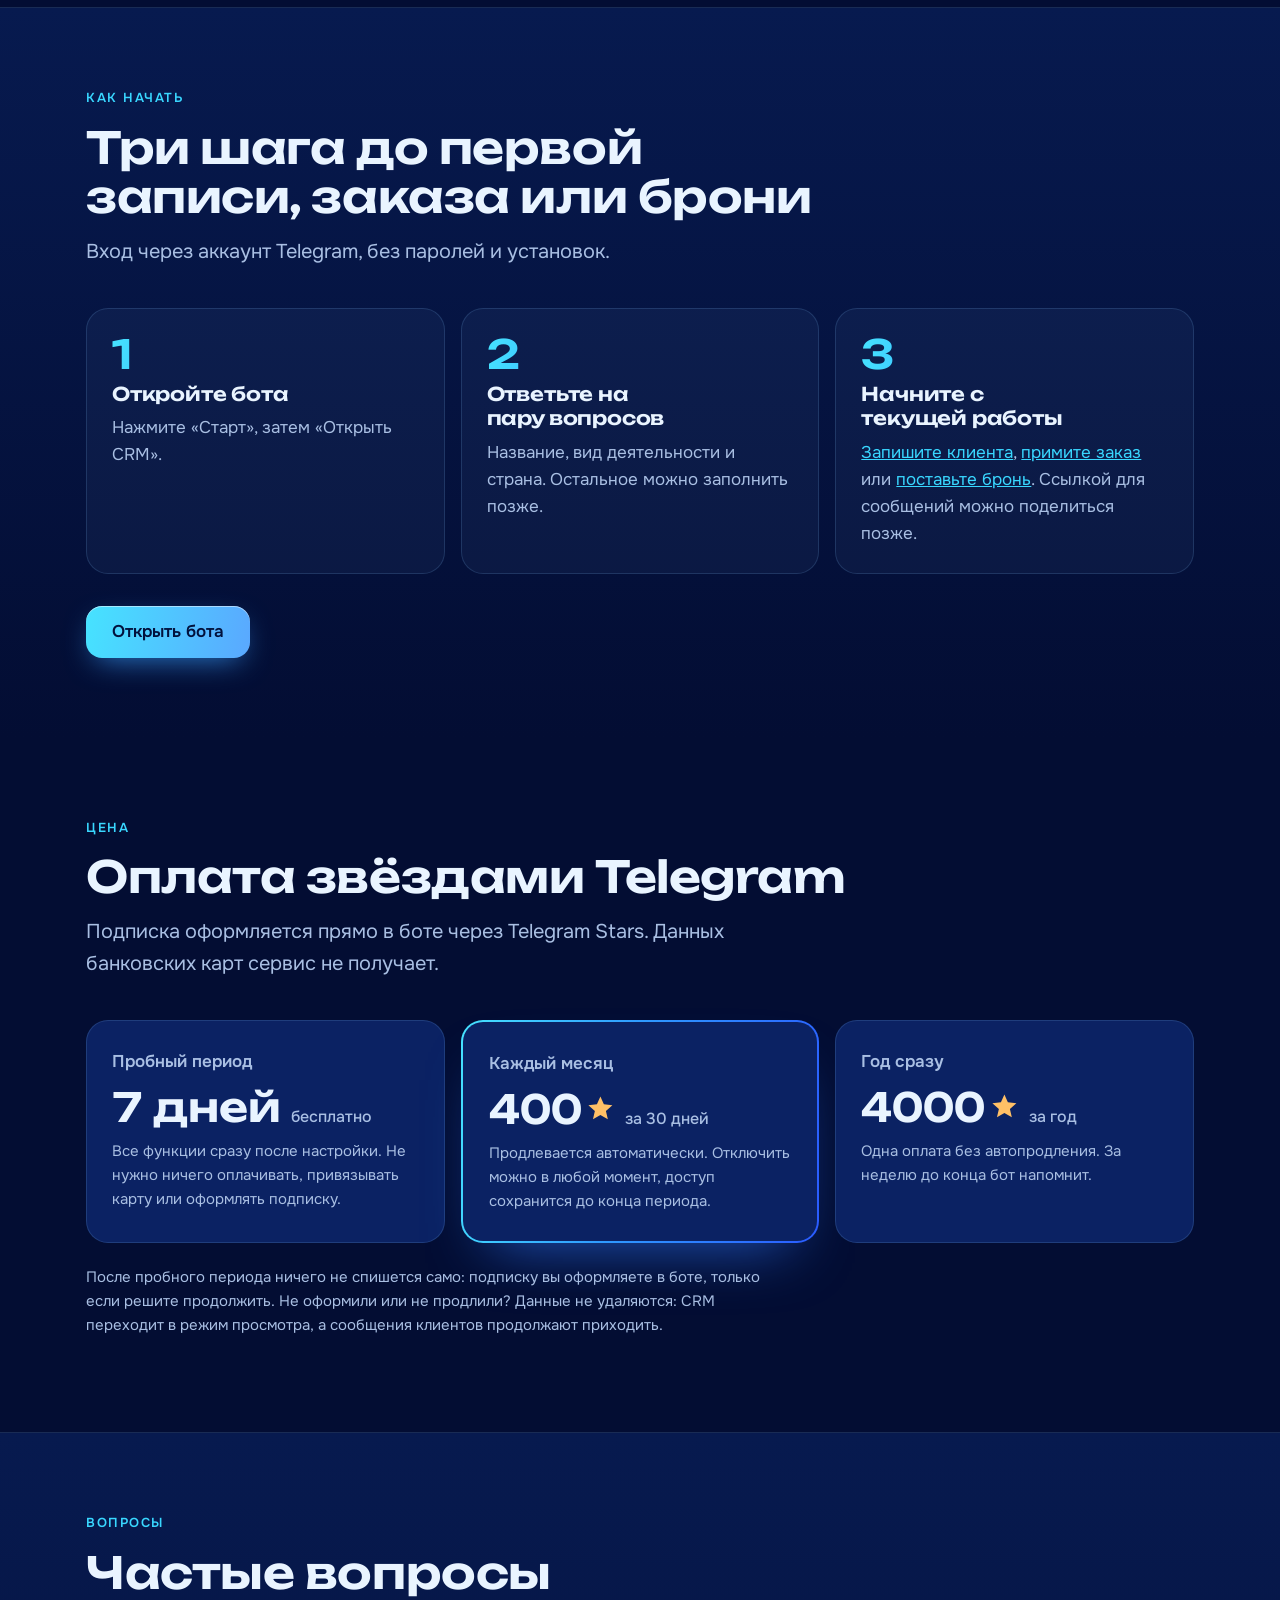
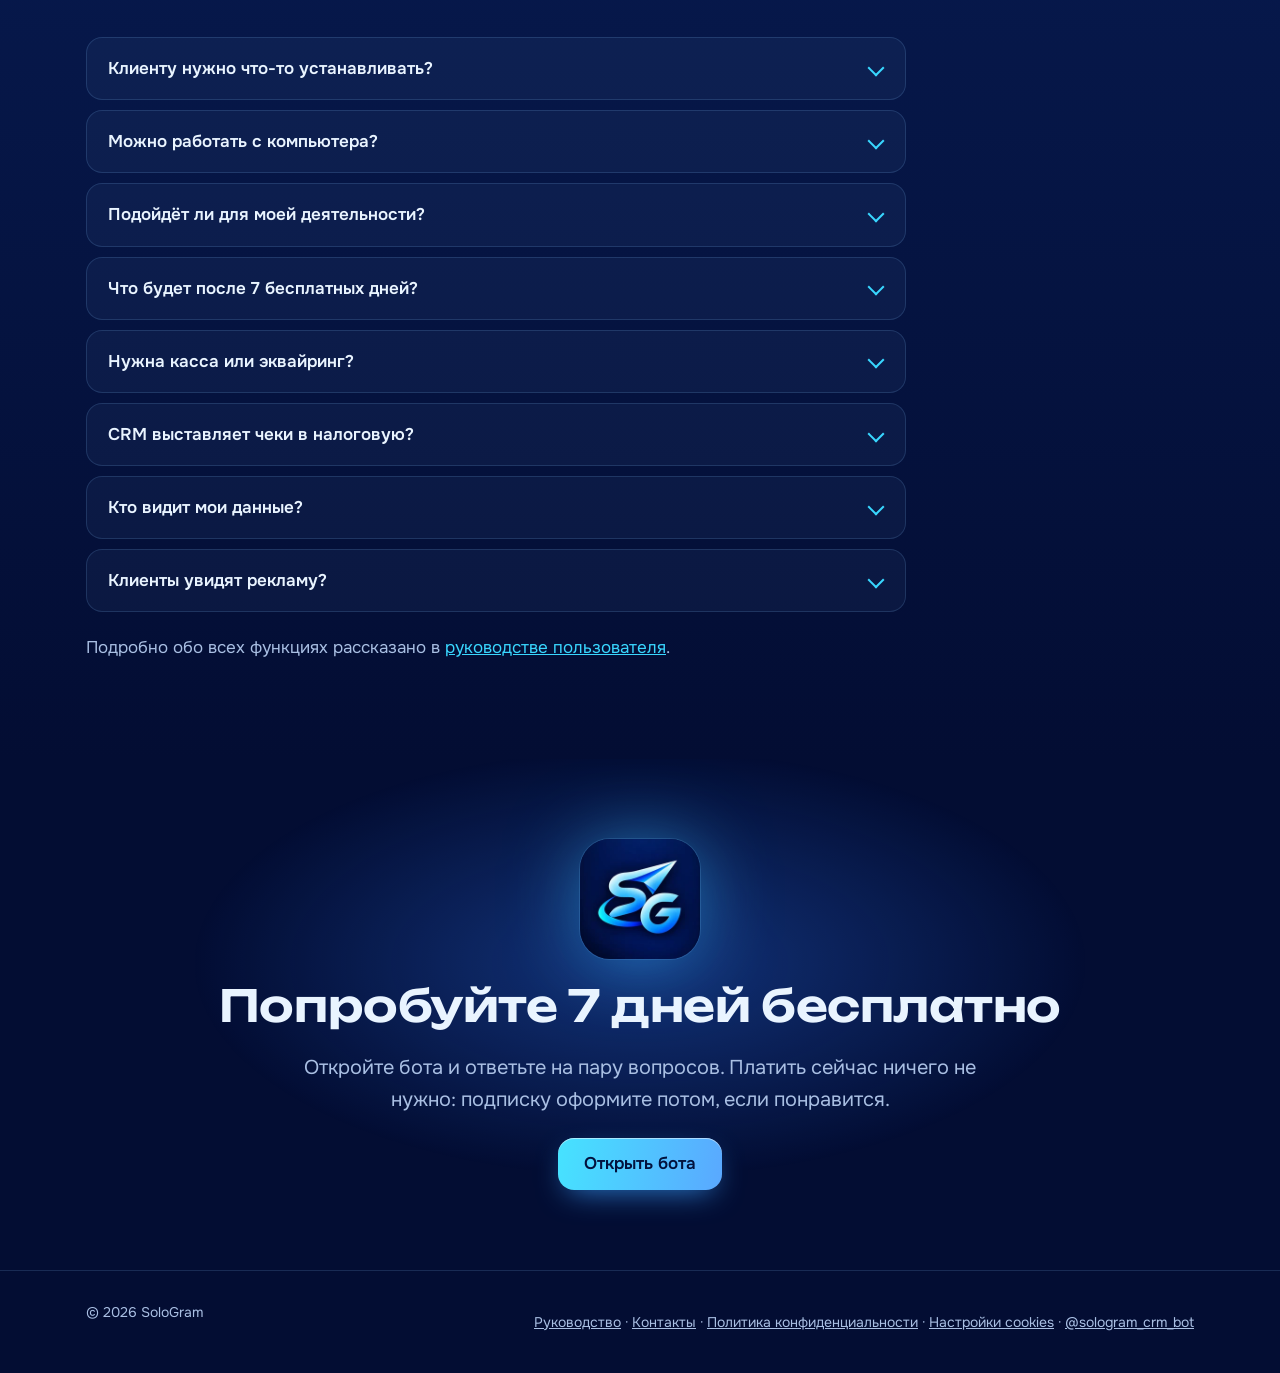
==== commit 901576af: "Link to workflow-specific quick start guides" ====
--- a/index.html
+++ b/index.html
@@ -548,13 +548,13 @@
   <div class="wrap">
     <div class="head">
       <span class="eyebrow">Как начать</span>
-      <h2>Три шага до первой заявки</h2>
+      <h2>Три шага до первой записи, заказа или брони</h2>
       <p class="lead">Вход через аккаунт Telegram, без паролей и установок.</p>
     </div>
     <ol class="steps">
       <li><h3>Откройте бота</h3><span>Нажмите «Старт», затем «Открыть CRM».</span></li>
       <li><h3>Ответьте на пару вопросов</h3><span>Название, вид деятельности и страна. Остальное можно заполнить позже.</span></li>
-      <li><h3>Отправьте ссылку клиентам</h3><span>Поставьте её в профиль, соцсети, объявления. Сообщения клиентов придут в CRM.</span></li>
+      <li><h3>Начните с текущей работы</h3><span><a href="/guide.html#start-appointment">Запишите клиента</a>, <a href="/guide.html#start-order">примите заказ</a> или <a href="/guide.html#start-rental">поставьте бронь</a>. Ссылкой для сообщений можно поделиться позже.</span></li>
     </ol>
     <div class="after-steps"><a class="btn" href="https://t.me/sologram_crm_bot?start=site" data-goal="open_bot" rel="noopener">Открыть бота</a></div>
   </div>
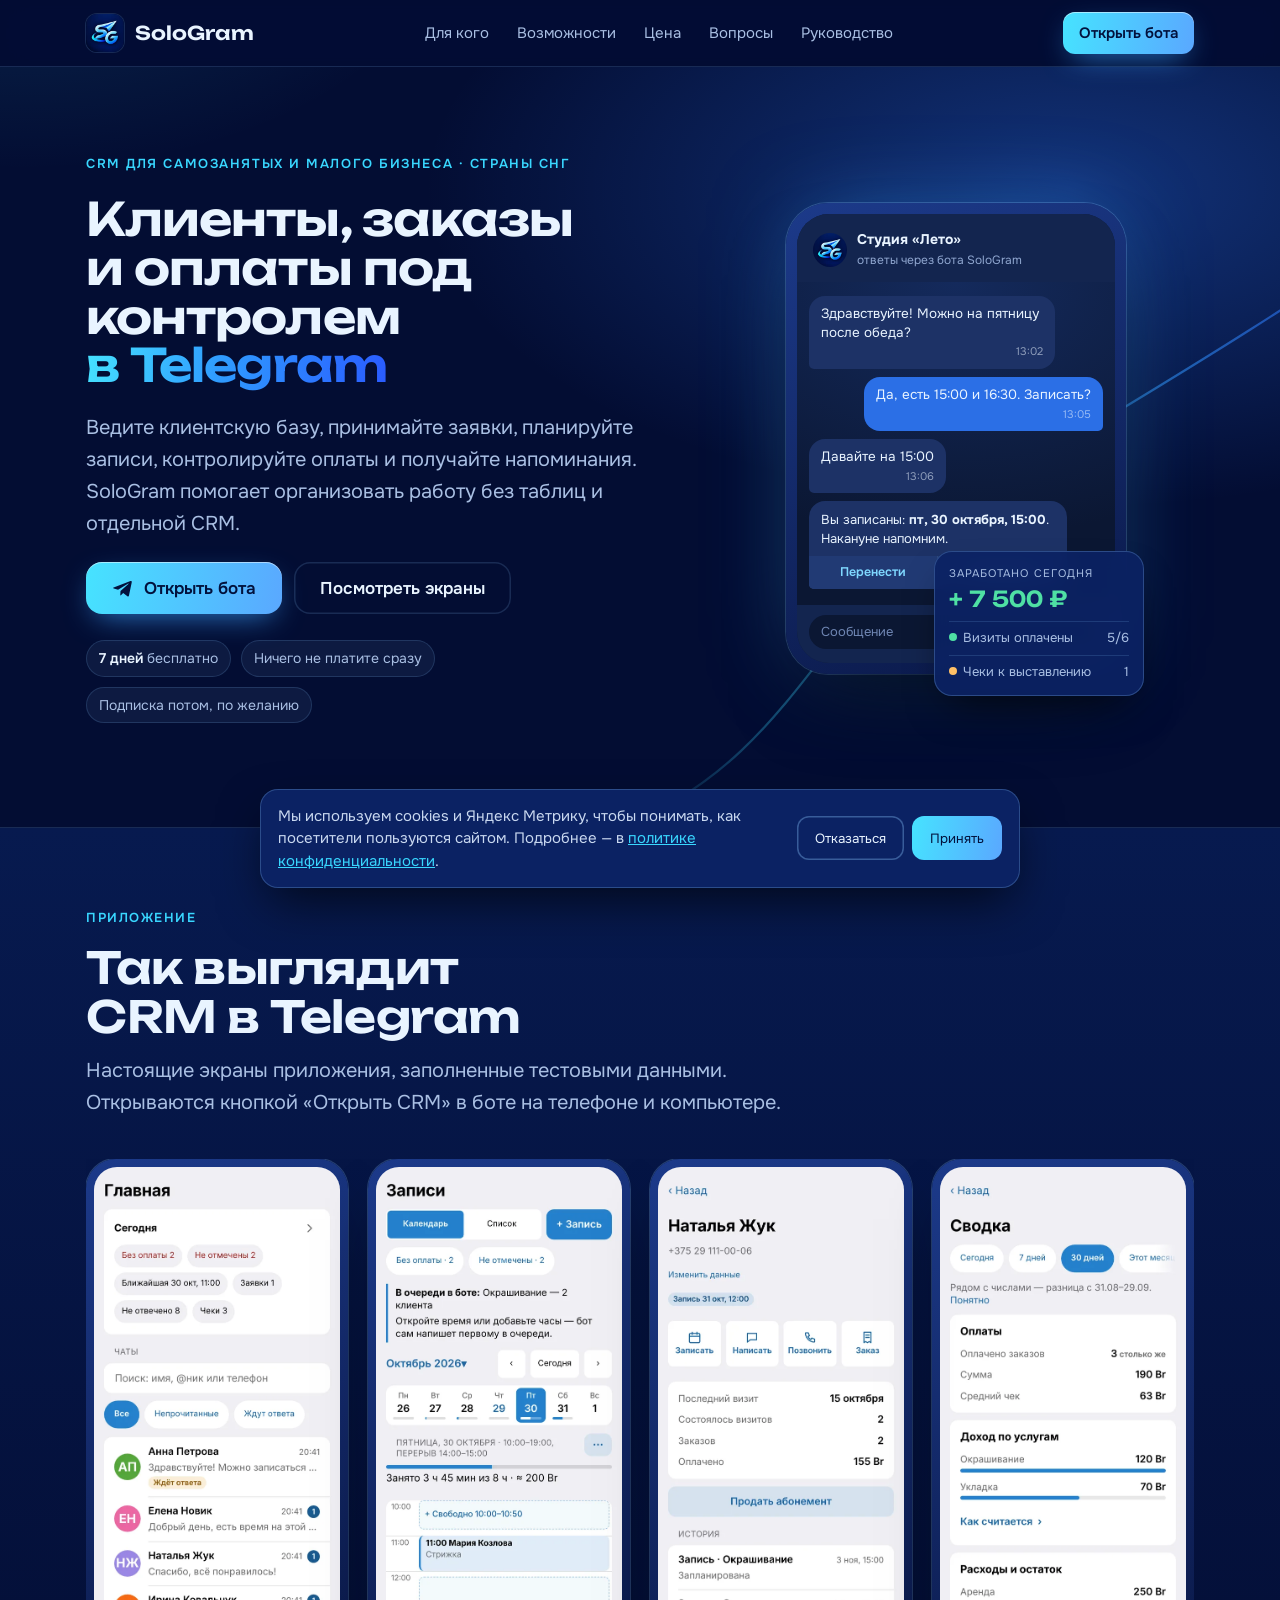
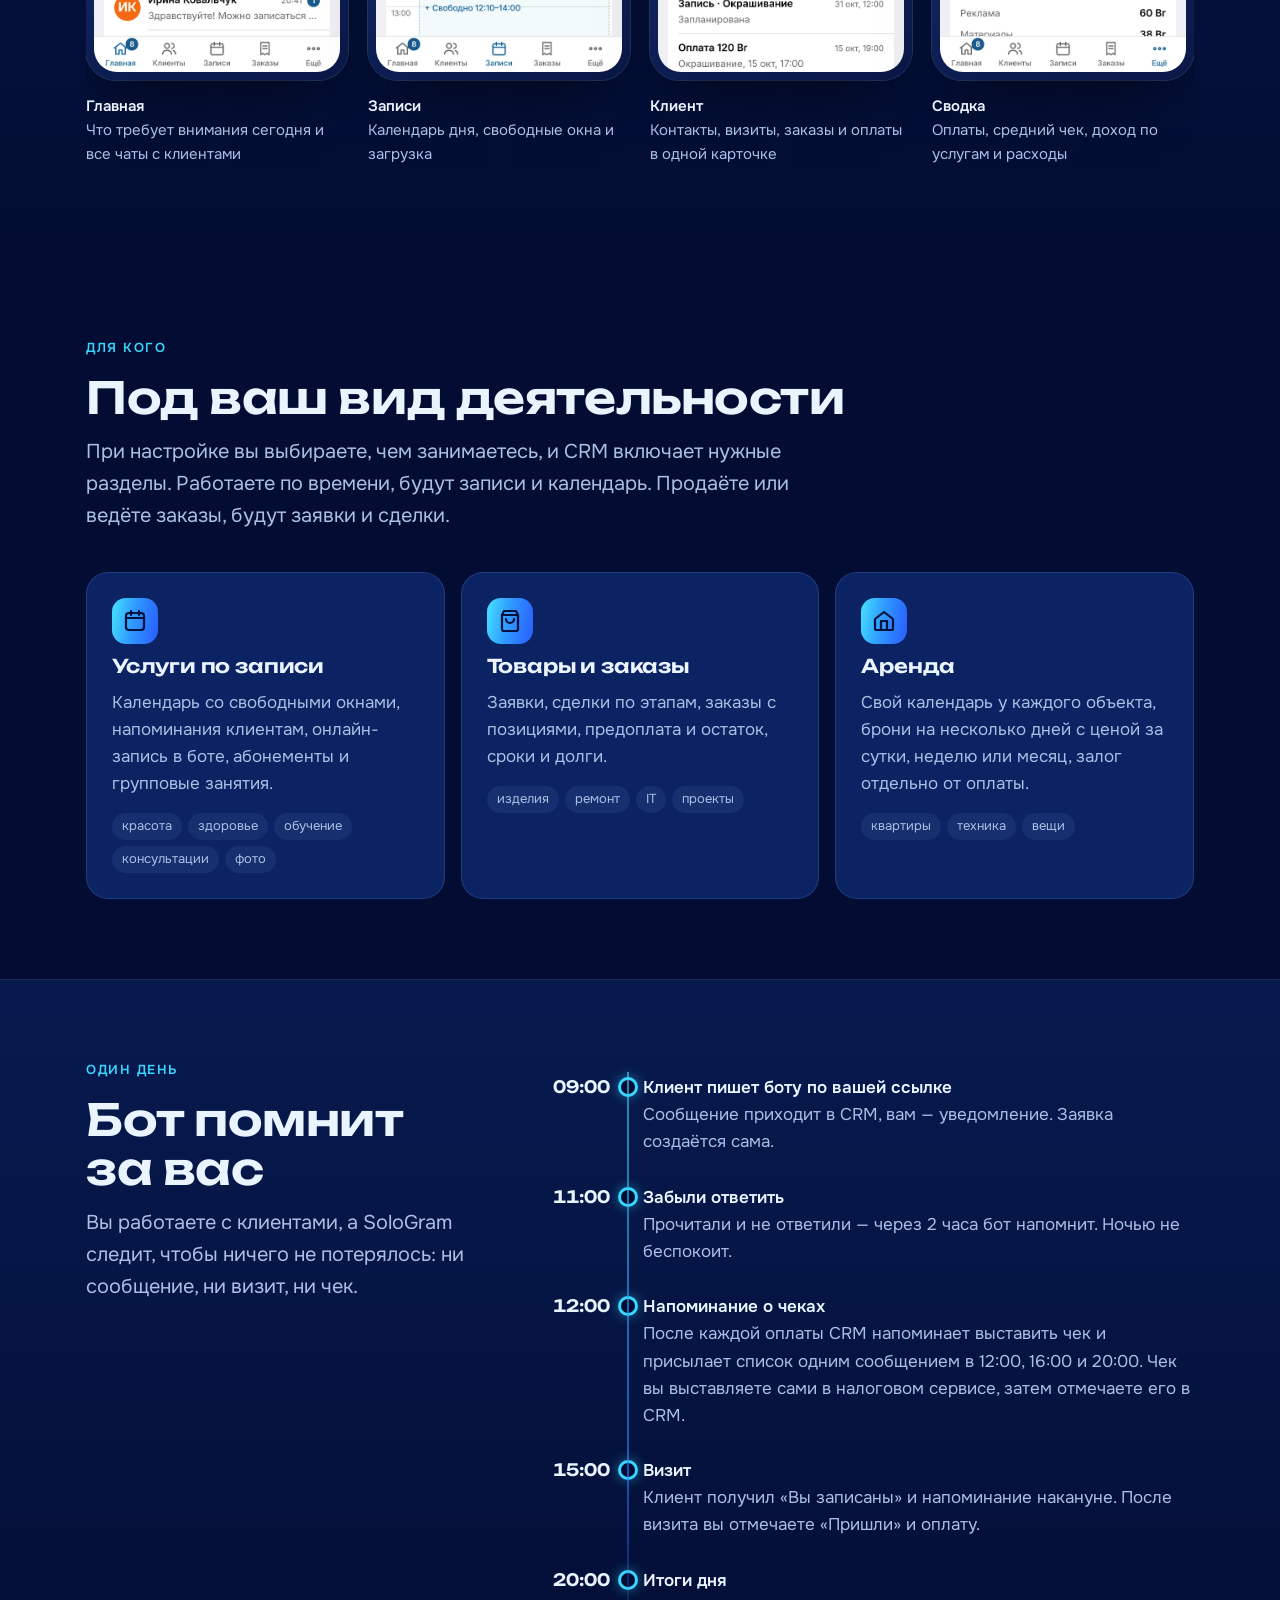
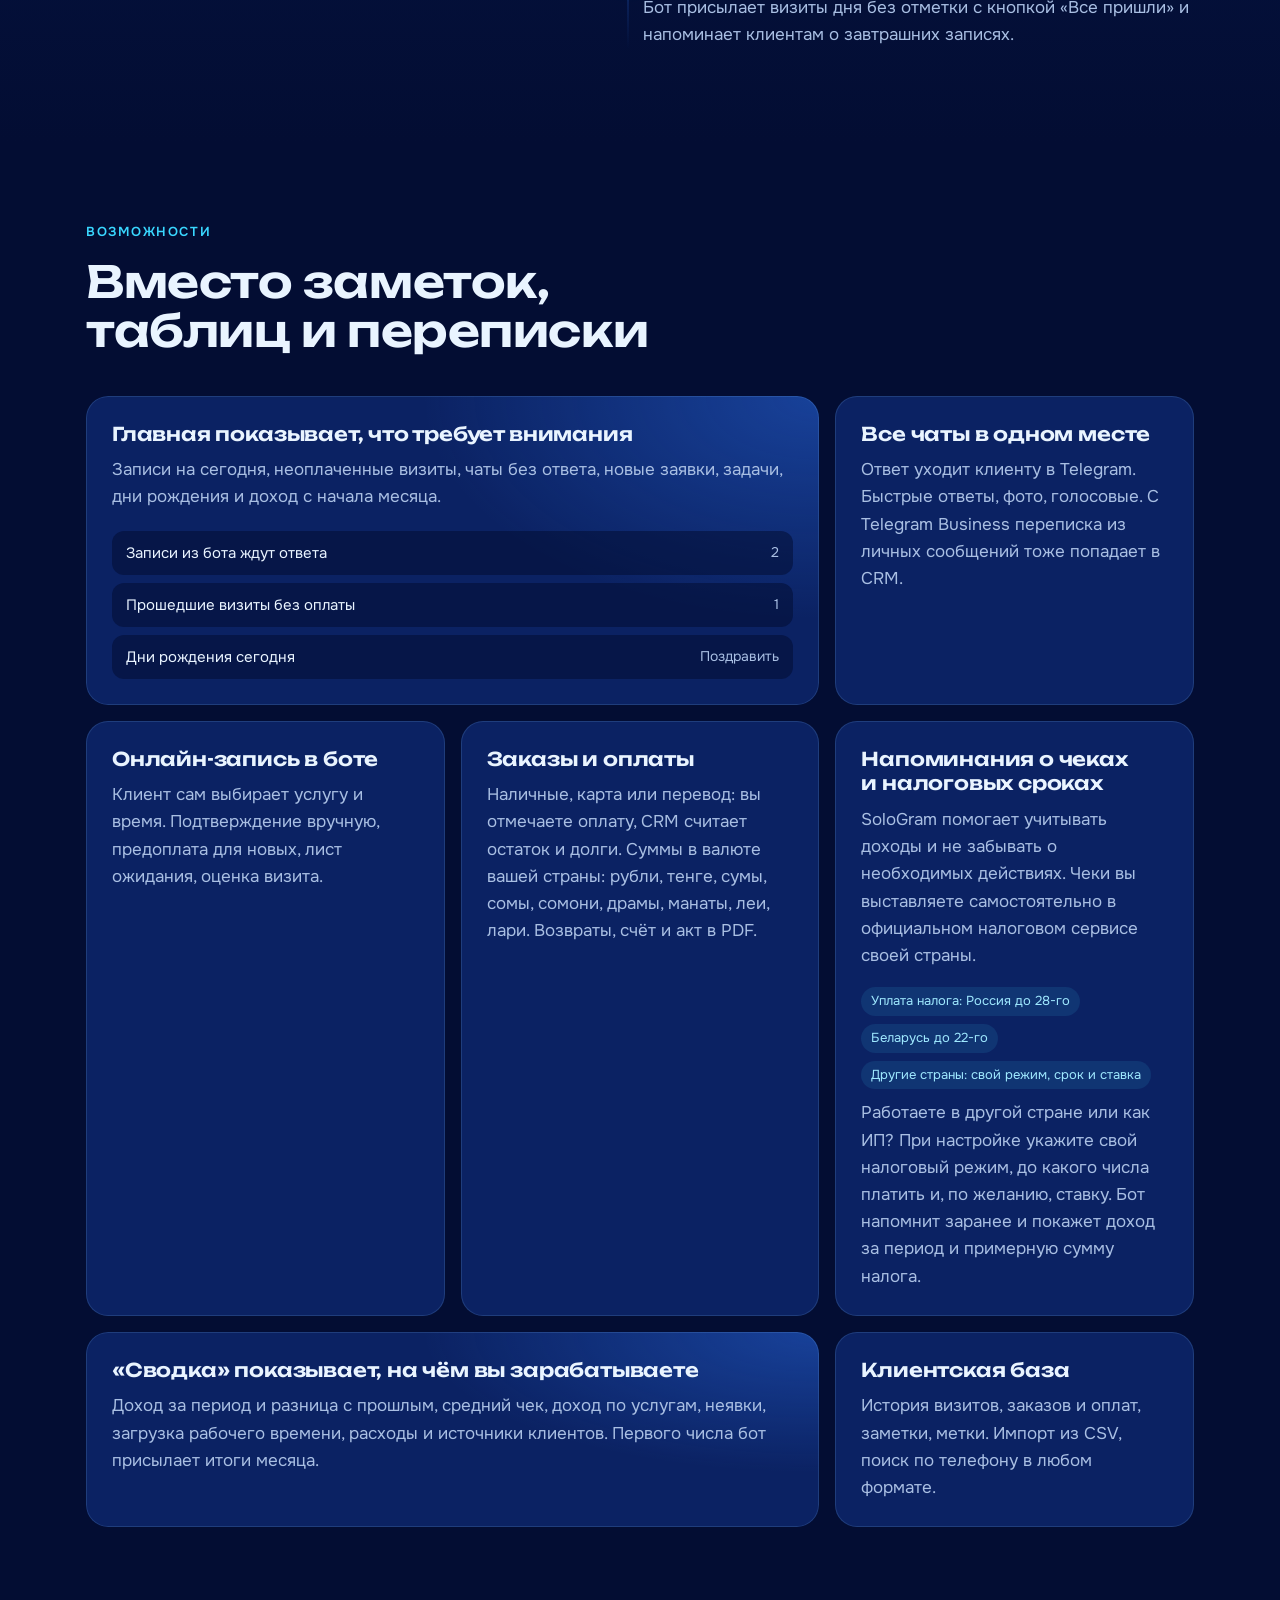
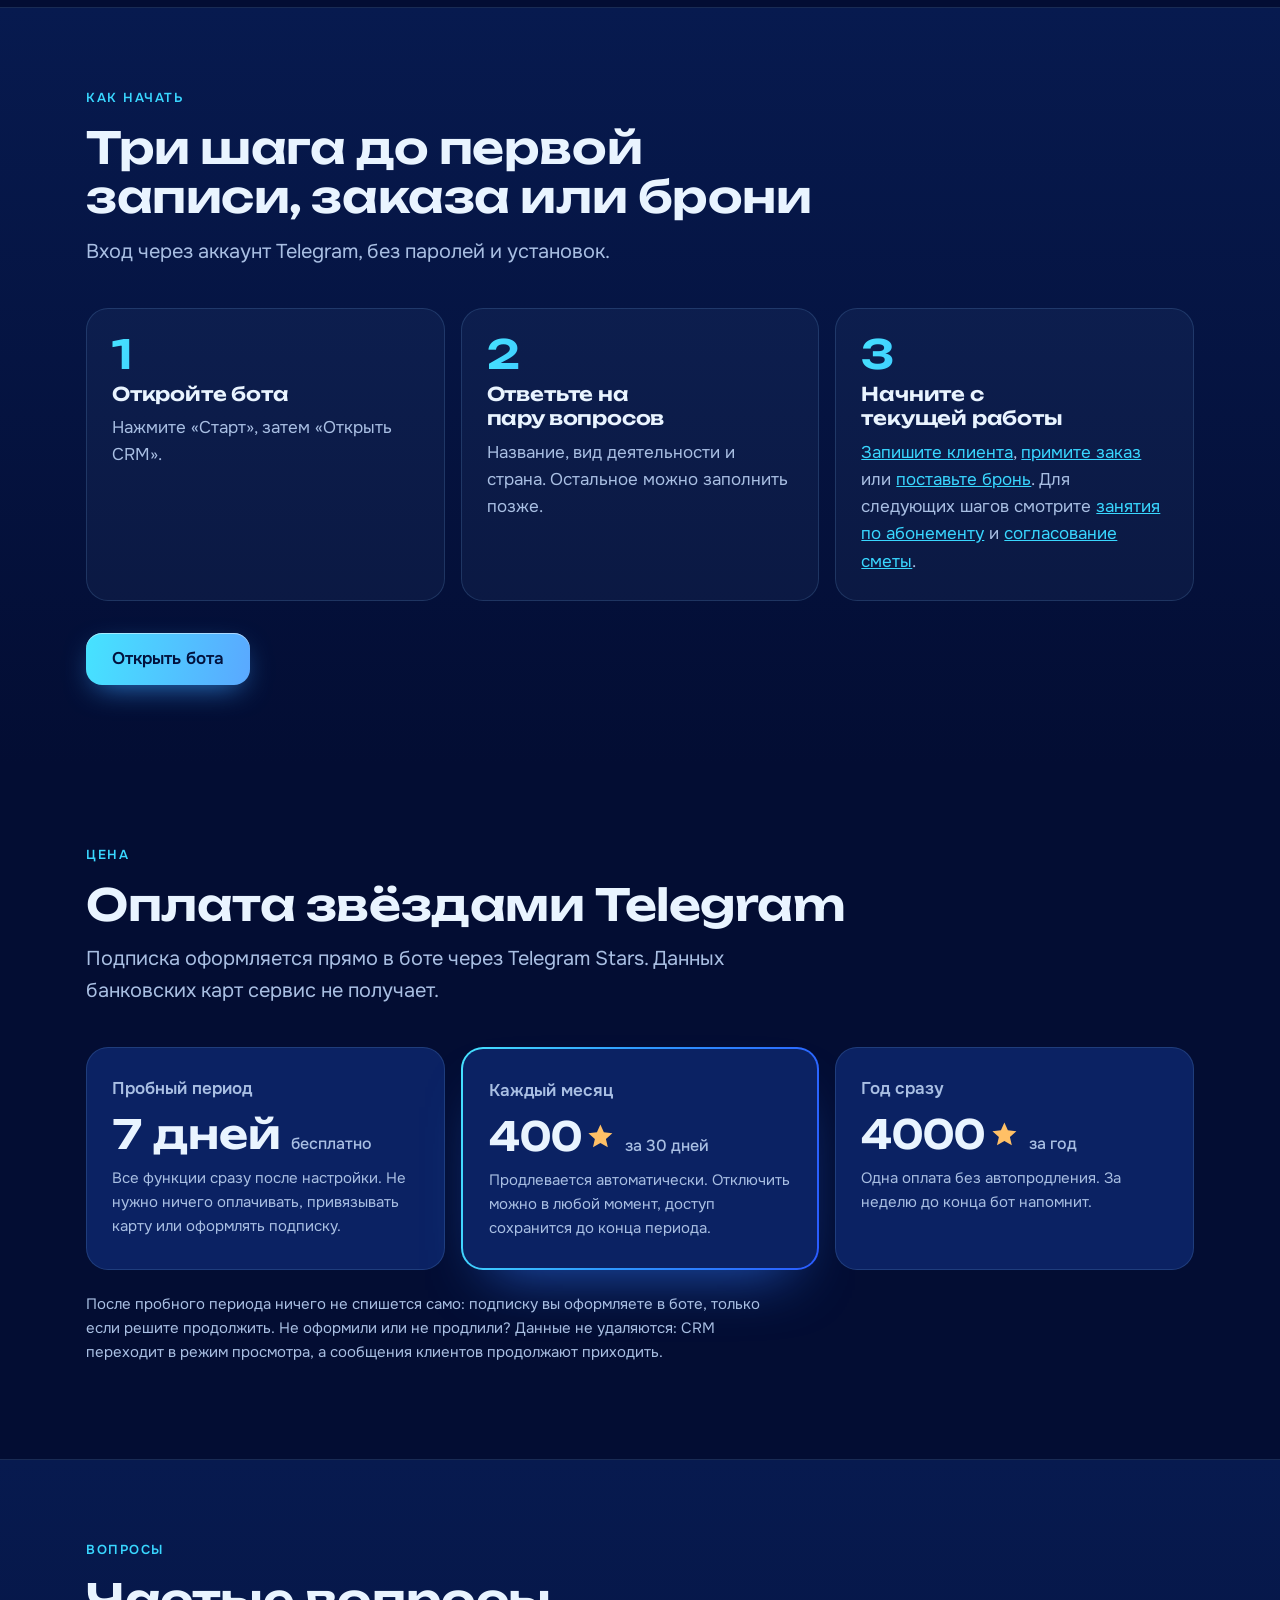
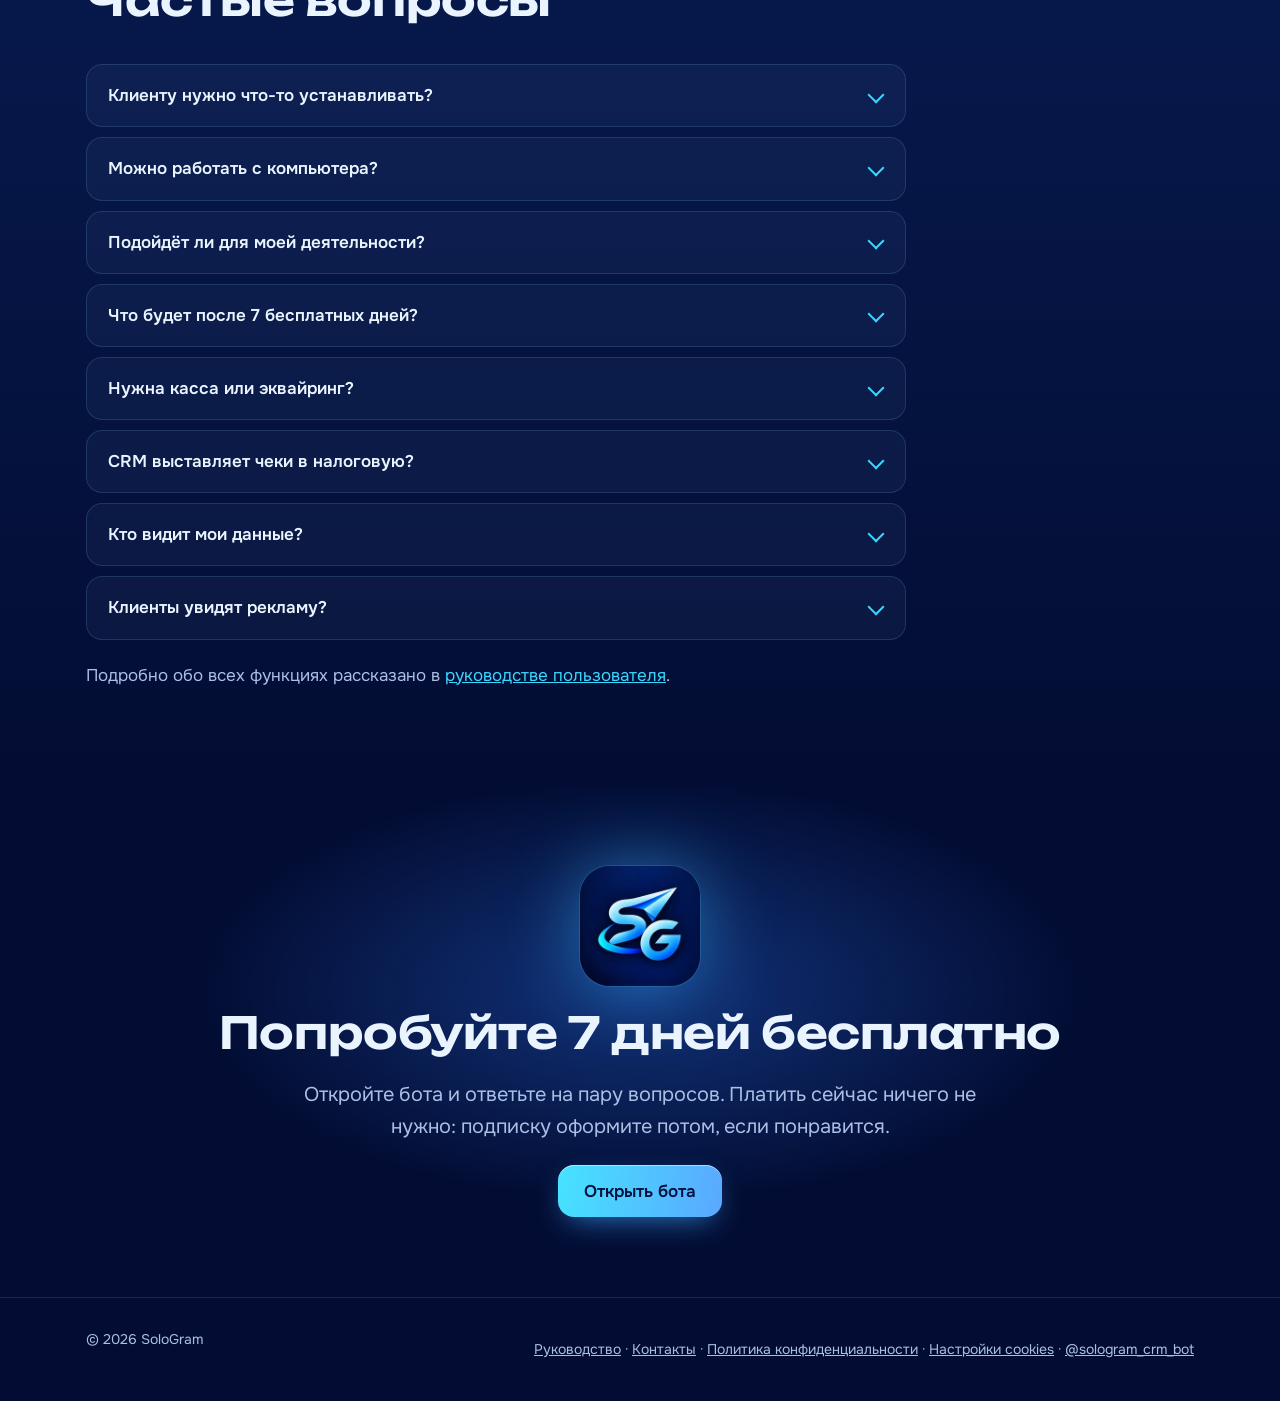
==== commit a7819e5f: "Document daily SoloGram workflows" ====
--- a/index.html
+++ b/index.html
@@ -554,7 +554,7 @@
     <ol class="steps">
       <li><h3>Откройте бота</h3><span>Нажмите «Старт», затем «Открыть CRM».</span></li>
       <li><h3>Ответьте на пару вопросов</h3><span>Название, вид деятельности и страна. Остальное можно заполнить позже.</span></li>
-      <li><h3>Начните с текущей работы</h3><span><a href="/guide.html#start-appointment">Запишите клиента</a>, <a href="/guide.html#start-order">примите заказ</a> или <a href="/guide.html#start-rental">поставьте бронь</a>. Ссылкой для сообщений можно поделиться позже.</span></li>
+      <li><h3>Начните с текущей работы</h3><span><a href="/guide.html#start-appointment">Запишите клиента</a>, <a href="/guide.html#start-order">примите заказ</a> или <a href="/guide.html#start-rental">поставьте бронь</a>. Для следующих шагов смотрите <a href="/guide.html#start-lessons">занятия по абонементу</a> и <a href="/guide.html#start-quote">согласование сметы</a>.</span></li>
     </ol>
     <div class="after-steps"><a class="btn" href="https://t.me/sologram_crm_bot?start=site" data-goal="open_bot" rel="noopener">Открыть бота</a></div>
   </div>
